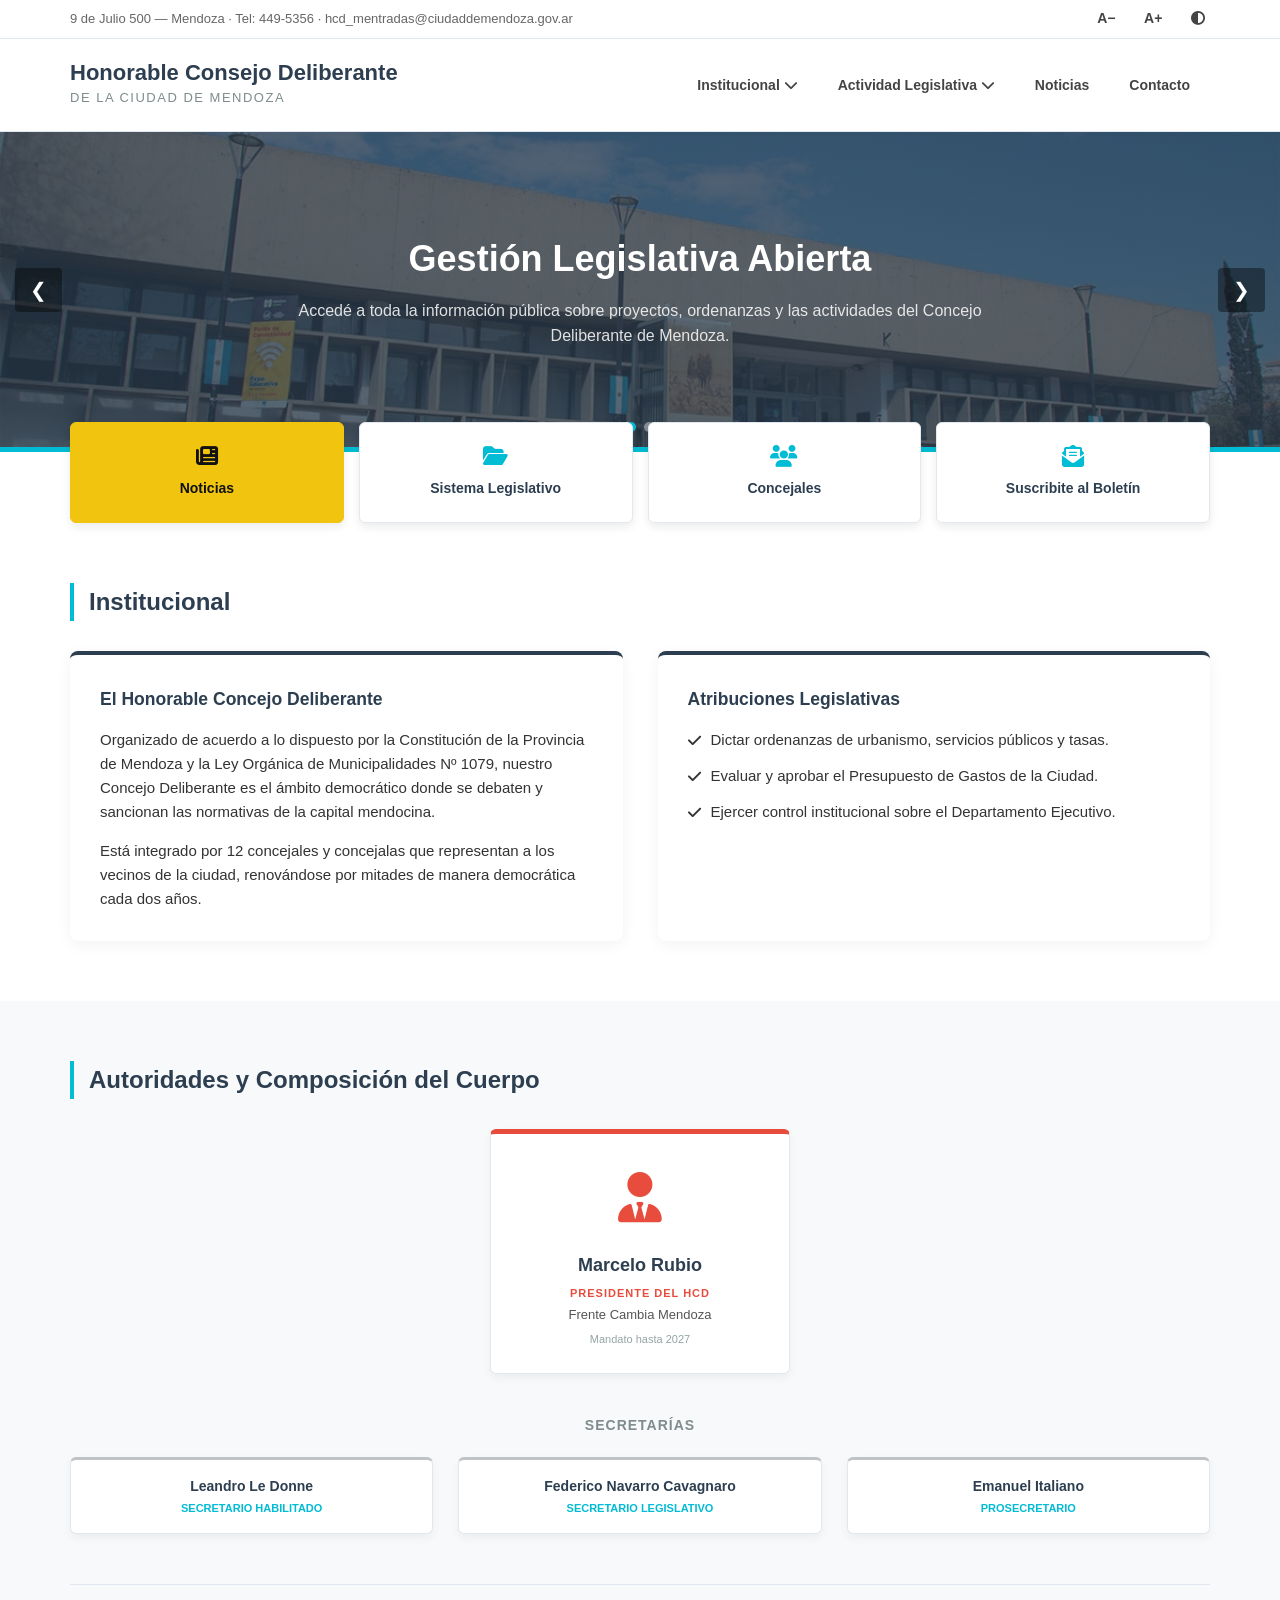
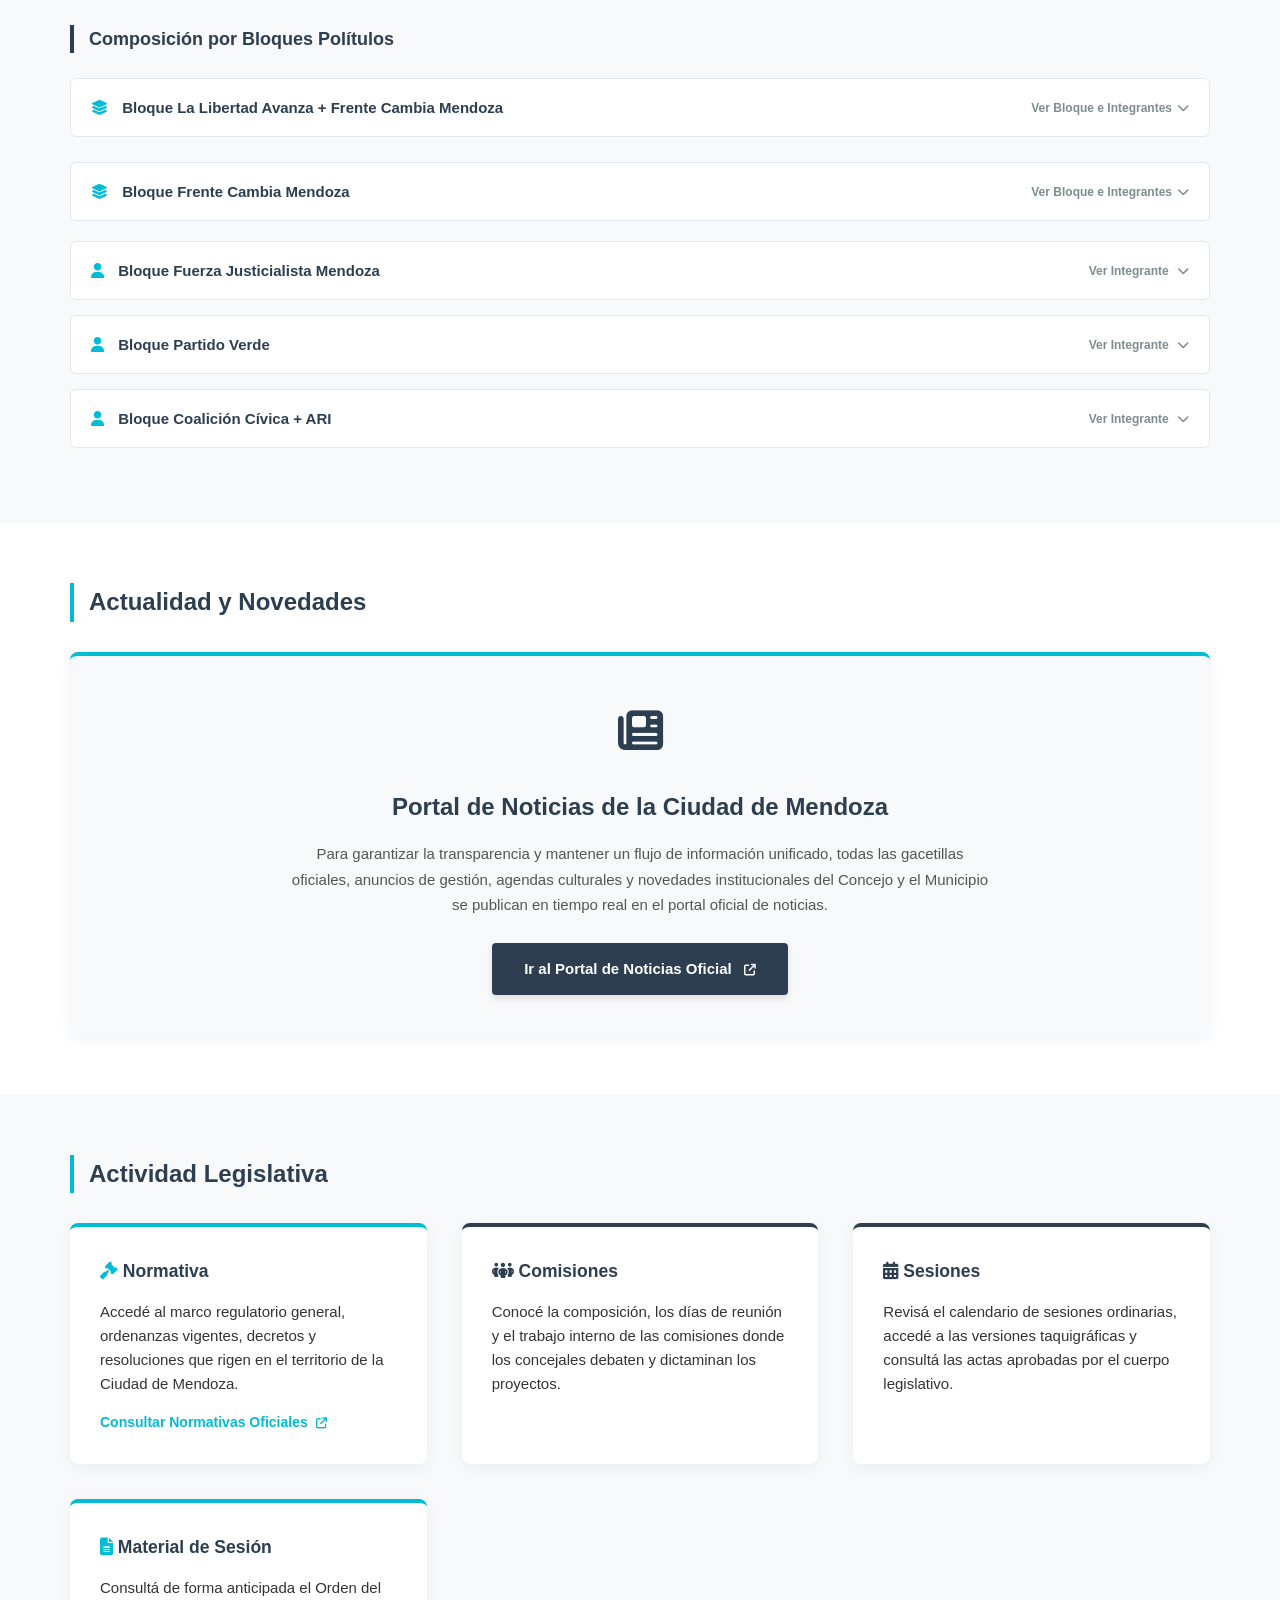
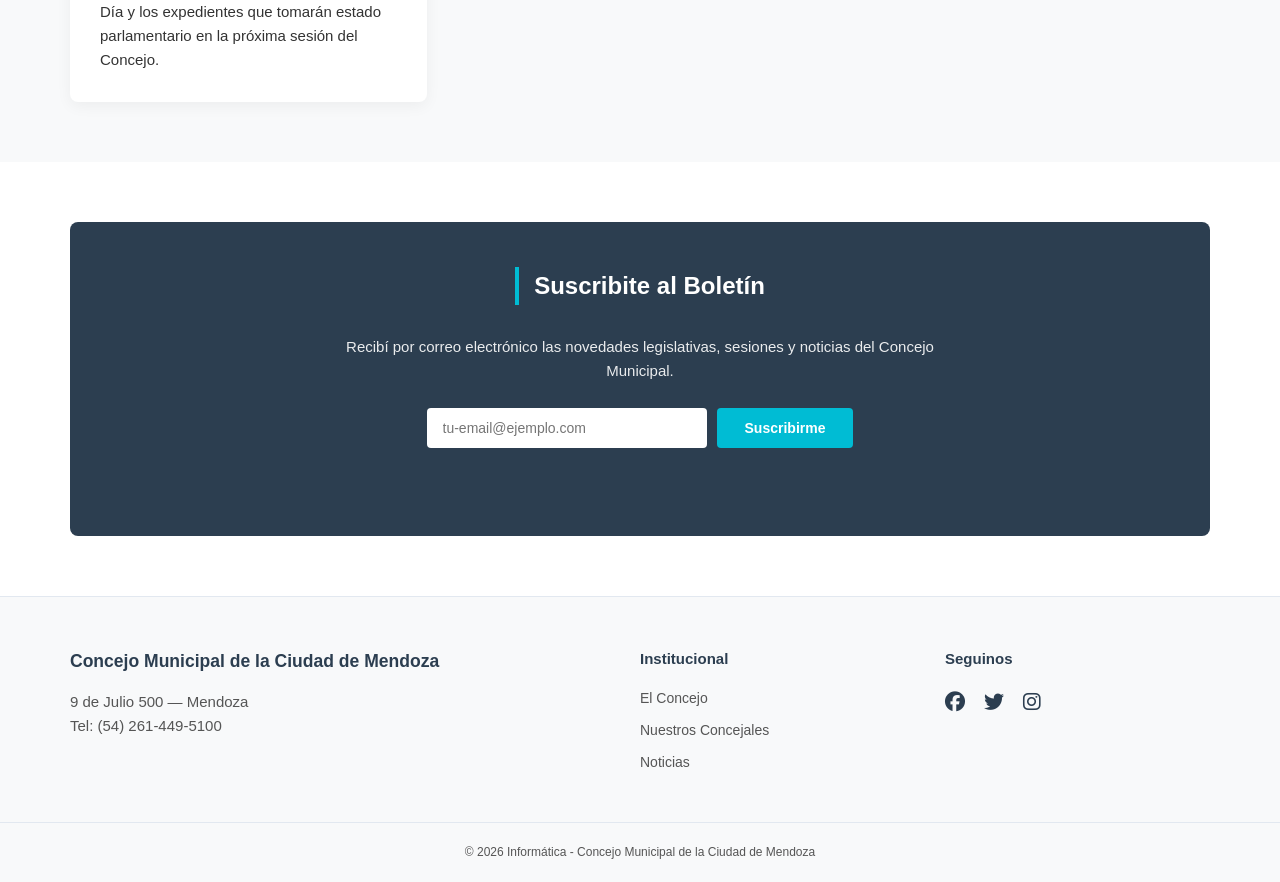
==== index.html @ b5a7957f "Mas ajustes a los concejales" ====
<!DOCTYPE html>
<html lang="es">
<head>
    <meta charset="UTF-8">
    <meta name="viewport" content="width=device-width, initial-scale=1.0">
    <title>Honorable Concejo Deliberante de la Ciudad de Mendoza</title>
    
    <!-- Iconos de FontAwesome -->
    <link rel="stylesheet" href="https://cdnjs.cloudflare.com/ajax/libs/font-awesome/6.5.1/css/all.min.css">
    
    <!-- 🔌 VINCULACIÓN CON TU ARCHIVO DE ESTILOS CSS -->
    <link rel="stylesheet" href="estilos.css">
</head>
<body>

    <!-- ==========================================================================
       🔴 SECCIÓN EDITABLE: ACCESIBILIDAD Y CONTACTO (BARRA SUPERIOR)
       ========================================================================== -->
    <div class="top-bar">
        <div class="container top-bar-content">
            <span class="top-contact-info">
                9 de Julio 500 — Mendoza · Tel: 449-5356 · 
                <a href="mailto:hcd_mentradas@ciudaddemendoza.gov.ar" class="top-contact-mail">hcd_mentradas@ciudaddemendoza.gov.ar</a>
            </span>
            <div class="accessibility">
                <button onclick="cambiarTexto(-1)" title="Disminuir letra">A−</button>
                <button onclick="cambiarTexto(1)" title="Aumentar letra">A+</button>
                <button onclick="cambiarContraste()" title="Cambiar contraste">
                    <i class="fa-solid fa-circle-half-stroke"></i>
                </button>
            </div>
        </div>
    </div>

    <!-- ==========================================================================
       🔴 SECCIÓN EDITABLE: ENCABEZADO Y MENÚ DE NAVEGACIÓN
       ========================================================================== -->
    <header class="main-header">
        <div class="container header-container">
            <div class="logo-area">
                <a href="#" class="logo-link">
                    <span class="logo-main-text">Honorable Consejo Deliberante</span>
                    <span class="logo-sub-text">de la Ciudad de Mendoza</span>
                </a>
            </div>
            
            <button class="menu-toggle" id="menu-btn" aria-label="Menú Móvil">
                <i class="fa-solid fa-bars"></i> Menú
            </button>

            <nav class="main-nav" id="main-menu">
                <ul>
                    <li class="dropdown">
                        <a href="#institucional" class="dropbtn">Institucional <i class="fa-solid fa-chevron-down"></i></a>
                        <div class="dropdown-content">
                            <a href="#institucional">El Concejo</a>
                            <a href="#concejales">Nuestros Concejales</a>
                            <a href="#institucional">Historia del Concejo</a>
                            <a href="#institucional">Reglamento Interno</a>
                        </div>
                    </li>
                    <li class="dropdown">
                        <a href="#actividad" class="dropbtn">Actividad Legislativa <i class="fa-solid fa-chevron-down"></i></a>
                        <div class="dropdown-content">
                            <a href="#actividad">Material de Sesión</a>
                            <a href="#actividad">Sistema de Expedientes</a>
                            <a href="#actividad">Comisiones</a>
                            <a href="#actividad">Sesiones</a>
                        </div>
                    </li>
                    <li><a href="#noticias">Noticias</a></li>
                    <li><a href="#contacto">Contacto</a></li>
                </ul>
            </nav>
        </div>
    </header>

    <!-- ==========================================================================
       🔴 SECCIÓN EDITABLE: DIAPOSITIVAS DEL SLIDER (BANNERS PRINCIPALES)
       (Para cambiar la foto, reemplaza 'imagenes/banner1.jpg' por la ruta de tu foto)
       ========================================================================== -->
    <section class="hero-slider-container" id="heroSlider">
        <div class="slides-wrapper">
            
            <!-- Diapositiva 1 -->
            <div class="slide is-active" style="background: linear-gradient(rgba(44, 62, 80, 0.75), rgba(44, 62, 80, 0.75)), url('imagenes/banner-1.jpg') no-repeat center center/cover;">
                <div class="hero-content">
                    <h2>Gestión Legislativa Abierta</h2>
                    <p>Accedé a toda la información pública sobre proyectos, ordenanzas y las actividades del Concejo Deliberante de Mendoza.</p>
                </div>
            </div>
            
            <!-- Diapositiva 2 -->
            <div class="slide" style="background: linear-gradient(rgba(44, 62, 80, 0.75), rgba(44, 62, 80, 0.75)), url('imagenes/banner-2.jpg') no-repeat center center/cover;">
                <div class="hero-content">
                    <h2>Sesiones Ordinarias en Vivo</h2>
                    <p>Seguí de cerca las transmisiones en vivo de los debates y las decisiones que impactan en la Ciudad de Mendoza.</p>
                </div>
            </div>

        </div>

        <!-- Flechas de navegación -->
        <button class="slider-arrow prev" onclick="concejoSlide(-1)" aria-label="Anterior">&#10094;</button>
        <button class="slider-arrow next" onclick="concejoSlide(1)" aria-label="Siguiente">&#10095;</button>

        <!-- Puntos del slider inferior -->
        <div class="slider-dots">
            <span class="dot is-active" onclick="concejoGo(0)"></span>
            <span class="dot" onclick="concejoGo(1)"></span>
        </div>
    </section>

    <!-- ==========================================================================
       🔴 SECCIÓN EDITABLE: ACCESOS DIRECTOS FLOTANTES (BOTONERA)
       ========================================================================== -->
    <section class="destacados-accesos container">
        <div class="destacados-grid">
            <a href="#noticias" class="destacado-item btn-amarillo">
                <i class="fa-solid fa-newspaper"></i> Noticias
            </a>
            <a href="#actividad" class="destacado-item">
                <i class="fa-solid fa-folder-open"></i> Sistema Legislativo
            </a>
            <a href="#concejales" class="destacado-item">
                <i class="fa-solid fa-users"></i> Concejales
            </a>
            <a href="#boletin" class="destacado-item">
                <i class="fa-solid fa-envelope-open-text"></i> Suscribite al Boletín
            </a>
        </div>
    </section>

    <!-- ==========================================================================
       🔴 SECCIÓN EDITABLE: INFORMACIÓN INSTITUCIONAL
       ========================================================================== -->
    <section id="institucional" class="section container">
        <h2 class="home-section-title">Institucional</h2>
        <div class="grid-2">
            <div class="card-info">
                <h3>El Honorable Concejo Deliberante</h3>
                <p>Organizado de acuerdo a lo dispuesto por la Constitución de la Provincia de Mendoza y la Ley Orgánica de Municipalidades Nº 1079, nuestro Concejo Deliberante es el ámbito democrático donde se debaten y sancionan las normativas de la capital mendocina.</p>
                <p style="margin-top: 15px;">Está integrado por 12 concejales y concejalas que representan a los vecinos de la ciudad, renovándose por mitades de manera democrática cada dos años.</p>
            </div>
            <div class="card-info">
                <h3>Atribuciones Legislativas</h3>
                <ul>
                    <li><i class="fa-solid fa-check" style="color: var(--color-acento);"></i> Dictar ordenanzas de urbanismo, servicios públicos y tasas.</li>
                    <li><i class="fa-solid fa-check" style="color: var(--color-acento);"></i> Evaluar y aprobar el Presupuesto de Gastos de la Ciudad.</li>
                    <li><i class="fa-solid fa-check" style="color: var(--color-acento);"></i> Ejercer control institucional sobre el Departamento Ejecutivo.</li>
                </ul>
            </div>
        </div>
    </section>

 <!-- ==========================================================================
       🏛️ SECCIÓN: ORGANIGRAMA CON CARRUSELES TRIDIMENSIONALES (3D) POR BLOQUES
       ========================================================================== -->
    <section id="concejales" class="section bg-light">
        <div class="container">
            <h2 class="home-section-title">Autoridades y Composición del Cuerpo</h2>
            
            <!-- NIVEL 1: CÚSPIDE DEL ORGANIGRAMA (PRESIDENTE FIJO) -->
            <div style="display: flex; justify-content: center; margin-bottom: 40px;">
                <div class="concejal-card" style="border-top: 5px solid #e74c3c; width: 300px; background-color: var(--white);">
                    <div style="color: #e74c3c; font-size: 50px; margin-bottom: 12px;">
                        <i class="fa-solid fa-user-tie"></i>
                    </div>
                    <h3 style="font-weight: 700; color: var(--primary-color); font-size: 18px;">Marcelo Rubio</h3>
                    <p style="font-weight: 600; color: #e74c3c; text-transform: uppercase; font-size: 11px; letter-spacing: 1px; margin-top: 5px;">Presidente del HCD</p>
                    <p style="font-size: 13px; color: #555; margin-top: 2px;">Frente Cambia Mendoza</p>
                    <span style="font-size: 11px; color: #95a5a6; display: block; margin-top: 5px;">Mandato hasta 2027</span>
                </div>
            </div>

            <!-- NIVEL 2: SECRETARÍAS ADMINISTRATIVAS FIJAS -->
            <div style="margin-bottom: 50px;">
                <h3 style="font-size: 14px; color: #7f8c8d; font-weight: 700; text-align: center; margin-bottom: 20px; text-transform: uppercase; letter-spacing: 1px;">Secretarías</h3>
                <div class="grid-3">
                    <div class="concejal-card" style="background-color: var(--white); padding: 15px; border-top: 3px solid #bdc3c7;">
                        <h4 style="font-size: 14px; font-weight: 700; color: var(--primary-color);">Leandro Le Donne</h4>
                        <p style="font-size: 11px; color: var(--accent-color); font-weight: 600; text-transform: uppercase; margin-top: 3px;">Secretario Habilitado</p>
                    </div>
                    <div class="concejal-card" style="background-color: var(--white); padding: 15px; border-top: 3px solid #bdc3c7;">
                        <h4 style="font-size: 14px; font-weight: 700; color: var(--primary-color);">Federico Navarro Cavagnaro</h4>
                        <p style="font-size: 11px; color: var(--accent-color); font-weight: 600; text-transform: uppercase; margin-top: 3px;">Secretario Legislativo</p>
                    </div>
                    <div class="concejal-card" style="background-color: var(--white); padding: 15px; border-top: 3px solid #bdc3c7;">
                        <h4 style="font-size: 14px; font-weight: 700; color: var(--primary-color);">Emanuel Italiano</h4>
                        <p style="font-size: 11px; color: var(--accent-color); font-weight: 600; text-transform: uppercase; margin-top: 3px;">Prosecretario</p>
                    </div>
                </div>
            </div>

            <!-- NIVEL 3: BLOQUES POLÍTICOS CON CARRUSELES 3D -->
            <div style="border-top: 1px solid var(--border-color); padding-top: 40px;">
                <h3 style="font-size: 18px; color: var(--primary-color); font-weight: 700; margin-bottom: 25px; border-left: 4px solid var(--primary-color); padding-left: 15px;">Composición por Bloques Polítulos</h3>
                
                <!-- BLOQUE 1: LLA + FCM -->
                <div style="margin-bottom: 25px; border: 1px solid var(--border-color); border-radius: 6px; background-color: var(--white); overflow: hidden;">
                    <button class="bloque-toggle-btn" onclick="toggleBloque('bloque1')" style="width: 100%; padding: 20px; background: none; border: none; display: flex; justify-content: space-between; align-items: center; cursor: pointer; text-align: left;">
                        <span style="font-size: 15px; font-weight: 700; color: var(--primary-color);"><i class="fa-solid fa-layer-group" style="margin-right: 10px; color: var(--accent-color);"></i> Bloque La Libertad Avanza + Frente Cambia Mendoza</span>
                        <span style="font-size: 12px; font-weight: bold; color: #7f8c8d;">Ver Bloque e Integrantes<i class="fa-solid fa-chevron-down" style="margin-left: 5px;"></i></span>
                    </button>
                    
                    <div id="bloque1" style="display: none; padding: 20px; border-top: 1px solid #f1f1f1; background-color: #fafafa;">
                        <div style="display: flex; gap: 20px; flex-wrap: wrap; align-items: center; width: 100%;">
                            
                            <!-- Referente Izquierda (Fijo) -->
                            <div class="concejal-card" style="flex: 0 0 240px; background: #fff; border-left: 4px solid var(--accent-color); text-align: center; padding: 15px; z-index: 10;">
                                <div style="font-size: 24px; color: var(--accent-color); margin-bottom: 5px;"><i class="fa-solid fa-star"></i></div>
                                <h4 style="font-size: 14px; font-weight: 700;">Cecilia Rodríguez</h4>
                                <p style="font-size: 11px; color: var(--accent-color); font-weight: bold; text-transform: uppercase; margin-top: 3px;">Presidente de Bloque</p>
                                <span style="font-size: 11px; color: #95a5a6; display: block; margin-top: 2px;">Mandato hasta 2030</span>
                            </div>

                            <!-- Escenario del Carrusel 3D -->
                            <div class="cc-wrapper" style="flex: 1; min-width: 300px; height: 200px; position: relative;">
                                
                                <button class="cc-arrow prev" onclick="mover3DBloque('bloque1Container', -1)" style="left: 5px; padding: 5px 10px; font-size: 16px;">&#10094;</button>
                                
                                <div id="bloque1Container" style="width:100%; height:100%; position:relative; display:flex; justify-content:center; align-items:center;">
                                    <div class="concejal-card cc-slide is-center" style="position:absolute; width:200px; background:#fff; padding:15px; text-align:center;">
                                        <h4 style="font-size: 14px; font-weight:700;">Maximiliano Garrido</h4>
                                        <span style="font-size: 11px; color: #95a5a6; display: block; margin-top: 5px;">Mandato hasta 2030</span>
                                    </div>
                                    <div class="concejal-card cc-slide is-next" style="position:absolute; width:200px; background:#fff; padding:15px; text-align:center;">
                                        <h4 style="font-size: 14px; font-weight:700;">L. Villarreal Occhionero</h4>
                                        <span style="font-size: 11px; color: #95a5a6; display: block; margin-top: 5px;">Mandato hasta 2030</span>
                                    </div>
                                    <div class="concejal-card cc-slide" style="position:absolute; width:200px; background:#fff; padding:15px; text-align:center;">
                                        <h4 style="font-size: 14px; font-weight:700;">Carla Ernani</h4>
                                        <span style="font-size: 11px; color: #95a5a6; display: block; margin-top: 5px;">Mandato hasta 2030</span>
                                    </div>
                                    <div class="concejal-card cc-slide is-prev" style="position:absolute; width:200px; background:#fff; padding:15px; text-align:center;">
                                        <h4 style="font-size: 14px; font-weight:700;">Tomás Dris</h4>
                                        <span style="font-size: 11px; color: #95a5a6; display: block; margin-top: 5px;">Mandato hasta 2030</span>
                                    </div>
                                </div>

                                <button class="cc-arrow next" onclick="mover3DBloque('bloque1Container', 1)" style="right: 5px; padding: 5px 10px; font-size: 16px;">&#10095;</button>
                            </div>

                        </div>
                    </div>
                </div>

                <!-- BLOQUE 2: FCM -->
                <div style="margin-bottom: 20px; border: 1px solid var(--border-color); border-radius: 6px; background-color: var(--white); overflow: hidden;">
                    <button class="bloque-toggle-btn" onclick="toggleBloque('bloque2')" style="width: 100%; padding: 20px; background: none; border: none; display: flex; justify-content: space-between; align-items: center; cursor: pointer; text-align: left;">
                        <span style="font-size: 15px; font-weight: 700; color: var(--primary-color);"><i class="fa-solid fa-layer-group" style="margin-right: 10px; color: var(--accent-color);"></i> Bloque Frente Cambia Mendoza</span>
                        <span style="font-size: 12px; font-weight: bold; color: #7f8c8d;">Ver Bloque e Integrantes<i class="fa-solid fa-chevron-down" style="margin-left: 5px;"></i></span>
                    </button>
                    
                    <div id="bloque2" style="display: none; padding: 20px; border-top: 1px solid #f1f1f1; background-color: #fafafa;">
                        <div style="display: flex; gap: 20px; flex-wrap: wrap; align-items: center; width: 100%;">
                            
                            <!-- Referente Izquierda (Fijo) -->
                            <div class="concejal-card" style="flex: 0 0 240px; background: #fff; border-left: 4px solid #e74c3c; text-align: center; padding: 15px; z-index: 10;">
                                <div style="font-size: 24px; color: #e74c3c; margin-bottom: 5px;"><i class="fa-solid fa-star"></i></div>
                                <h4 style="font-size: 14px; font-weight: 700;">Marcelo Rubio</h4>
                                <p style="font-size: 11px; color: #e74c3c; font-weight: bold; text-transform: uppercase; margin-top: 3px;">Presidente del Bloque</p>
                                <span style="font-size: 11px; color: #95a5a6; display: block; margin-top: 2px;">Mandato hasta 2027</span>
                            </div>

                            <!-- Escenario del Carrusel 3D -->
                            <div class="cc-wrapper" style="flex: 1; min-width: 300px; height: 200px; position: relative;">
                                
                                <button class="cc-arrow prev" onclick="mover3DBloque('bloque2Container', -1)" style="left: 5px; padding: 5px 10px; font-size: 16px;">&#10094;</button>
                                
                                <div id="bloque2Container" style="width:100%; height:100%; position:relative; display:flex; justify-content:center; align-items:center;">
                                    <div class="concejal-card cc-slide is-center" style="position:absolute; width:200px; background:#fff; padding:15px; text-align:center;">
                                        <h4 style="font-size: 14px; font-weight:700;">Cielo Daou</h4>
                                        <span style="font-size: 11px; color: #95a5a6; display: block; margin-top: 5px;">Mandato hasta 2027</span>
                                    </div>
                                    <div class="concejal-card cc-slide is-next" style="position:absolute; width:200px; background:#fff; padding:15px; text-align:center;">
                                        <h4 style="font-size: 14px; font-weight:700;">Rafael Bazán</h4>
                                        <span style="font-size: 11px; color: #95a5a6; display: block; margin-top: 5px;">Mandato hasta 2027</span>
                                    </div>
                                    <div class="concejal-card cc-slide is-prev" style="position:absolute; width:200px; background:#fff; padding:15px; text-align:center;">
                                        <h4 style="font-size: 14px; font-weight:700;">Ernesto Giménez</h4>
                                        <span style="font-size: 11px; color: #95a5a6; display: block; margin-top: 5px;">Mandato hasta 2027</span>
                                    </div>
                                </div>

                                <button class="cc-arrow next" onclick="mover3DBloque('bloque2Container', 1)" style="right: 5px; padding: 5px 10px; font-size: 16px;">&#10095;</button>
                            </div>

                        </div>
                    </div>
                </div>

                <!-- BLOQUES MONO-CONCEJALES FIJOS -->
                <!-- BLOQUE 3 -->
                <div style="margin-bottom: 15px; border: 1px solid var(--border-color); border-radius: 6px; background-color: var(--white); overflow: hidden;">
                    <button class="bloque-toggle-btn" onclick="toggleBloque('bloque3')" style="width: 100%; padding: 20px; background: none; border: none; display: flex; justify-content: space-between; align-items: center; cursor: pointer; text-align: left;">
                        <span style="font-size: 15px; font-weight: 700; color: var(--primary-color);"><i class="fa-solid fa-user" style="margin-right: 10px; color: var(--accent-color);"></i> Bloque Fuerza Justicialista Mendoza</span>
                        <span style="font-size: 12px; font-weight: bold; color: #7f8c8d;">Ver Integrante <i class="fa-solid fa-chevron-down" style="margin-left: 5px;"></i></span>
                    </button>
                    <div id="bloque3" style="display: none; padding: 20px; border-top: 1px solid #f1f1f1; background-color: #fafafa;">
                        <div class="concejal-card" style="width: 240px; background: #fff; padding: 15px; text-align: center;">
                            <h4 style="font-size: 14px; font-weight: 700;">Gustavo Caleau</h4>
                            <span style="font-size: 11px; color: #95a5a6; display: block; margin-top: 4px;">Mandato hasta 2030</span>
                        </div>
                    </div>
                </div>

                <!-- BLOQUE 4 -->
                <div style="margin-bottom: 15px; border: 1px solid var(--border-color); border-radius: 6px; background-color: var(--white); overflow: hidden;">
                    <button class="bloque-toggle-btn" onclick="toggleBloque('bloque4')" style="width: 100%; padding: 20px; background: none; border: none; display: flex; justify-content: space-between; align-items: center; cursor: pointer; text-align: left;">
                        <span style="font-size: 15px; font-weight: 700; color: var(--primary-color);"><i class="fa-solid fa-user" style="margin-right: 10px; color: var(--accent-color);"></i> Bloque Partido Verde</span>
                        <span style="font-size: 12px; font-weight: bold; color: #7f8c8d;">Ver Integrante <i class="fa-solid fa-chevron-down" style="margin-left: 5px;"></i></span>
                    </button>
                    <div id="bloque4" style="display: none; padding: 20px; border-top: 1px solid #f1f1f1; background-color: #fafafa;">
                        <div class="concejal-card" style="width: 240px; background: #fff; padding: 15px; text-align: center; border-left: 3px solid var(--accent-color);">
                            <h4 style="font-size: 14px; font-weight: 700;">Ricardo García</h4>
                            <span style="font-size: 11px; color: #95a5a6; display: block; margin-top: 4px;">Mandato hasta 2027</span>
                        </div>
                    </div>
                </div>

                <!-- BLOQUE 5 -->
                <div style="margin-bottom: 15px; border: 1px solid var(--border-color); border-radius: 6px; background-color: var(--white); overflow: hidden;">
                    <button class="bloque-toggle-btn" onclick="toggleBloque('bloque5')" style="width: 100%; padding: 20px; background: none; border: none; display: flex; justify-content: space-between; align-items: center; cursor: pointer; text-align: left;">
                        <span style="font-size: 15px; font-weight: 700; color: var(--primary-color);"><i class="fa-solid fa-user" style="margin-right: 10px; color: var(--accent-color);"></i> Bloque Coalición Cívica + ARI</span>
                        <span style="font-size: 12px; font-weight: bold; color: #7f8c8d;">Ver Integrante <i class="fa-solid fa-chevron-down" style="margin-left: 5px;"></i></span>
                    </button>
                    <div id="bloque5" style="display: none; padding: 20px; border-top: 1px solid #f1f1f1; background-color: #fafafa;">
                        <div class="concejal-card" style="width: 240px; background: #fff; padding: 15px; text-align: center;">
                            <h4 style="font-size: 14px; font-weight: 700;">Gustavo Gutiérrez</h4>
                            <span style="font-size: 11px; color: #95a5a6; display: block; margin-top: 4px;">Mandato hasta 2027</span>
                        </div>
                    </div>
                </div>

            </div>
        </div>
    </section>

   <!-- ==========================================================================
       🔴 SECCIÓN: PUENTE AL PORTAL DE NOTICIAS MUNICIPALES
       ========================================================================== -->
    <section id="noticias" class="section container">
        <h2 class="home-section-title">Actualidad y Novedades</h2>
        
        <div class="card-info" style="border-top: 4px solid var(--accent-color); padding: 40px; text-align: center; background-color: var(--light-bg);">
            <div style="font-size: 45px; color: var(--primary-color); margin-bottom: 20px;">
                <i class="fa-solid fa-newspaper"></i>
            </div>
            
            <h3 style="font-size: 24px; margin-bottom: 15px; color: var(--primary-color);">Portal de Noticias de la Ciudad de Mendoza</h3>
            
            <p style="max-width: 700px; margin: 0 auto 25px; color: #555; font-size: 15px; line-height: 1.7;">
                Para garantizar la transparencia y mantener un flujo de información unificado, todas las gacetillas oficiales, anuncios de gestión, agendas culturales y novedades institucionales del Concejo y el Municipio se publican en tiempo real en el portal oficial de noticias.
            </p>
            
            <a href="https://prensa.ciudaddemendoza.gob.ar/?_gl=1%2A1rsl6z%2A_ga%2AMTA2NjM2NjkxNC4xNzg0MjAzMzQy%2A_ga_RZ464H4Y4F%2AczE3ODQyOTUwODAkbzQkZzAkdDE3ODQyOTUwODAkajYwJGwwJGgw" target="_blank" style="display: inline-block; background-color: var(--primary-color); color: var(--white); text-decoration: none; padding: 14px 32px; border-radius: 4px; font-weight: bold; font-size: 15px; box-shadow: 0 4px 6px rgba(0,0,0,0.1); transition: background-color 0.3s, transform 0.2s;">
                Ir al Portal de Noticias Oficial <i class="fa-solid fa-arrow-up-right-from-square" style="font-size: 12px; margin-left: 8px;"></i>
            </a>
        </div>
    </section>

  <!-- ==========================================================================
       🔴 GRILLA: ACTIVIDAD LEGISLATIVA 
       ========================================================================== -->
    <section id="actividad" class="section bg-light">
        <div class="container">
            <h2 class="home-section-title">Actividad Legislativa</h2>
            <div class="grid-2"> <!-- Mantiene las 4 tarjetas ordenadas en bloques de dos en dos -->
                
<!-- Tarjeta 1: Normativa -->
                <div class="card-info" style="border-top: 4px solid var(--accent-color); display: flex; flex-direction: column; justify-content: space-between;">
                    <div>
                        <h3><i class="fa-solid fa-gavel" style="color: var(--accent-color);"></i> Normativa</h3>
                        <p>Accedé al marco regulatorio general, ordenanzas vigentes, decretos y resoluciones que rigen en el territorio de la Ciudad de Mendoza.</p>
                    </div>
                    <a href="https://apex.ciudaddemendoza.gov.ar/apex/produccion/f?p=204:3005" target="_blank" style="display: inline-block; margin-top: 15px; color: var(--accent-color); text-decoration: none; font-weight: bold; font-size: 14px; transition: color 0.3s;">
                        Consultar Normativas Oficiales <i class="fa-solid fa-arrow-up-right-from-square" style="font-size: 11px; margin-left: 4px;"></i>
                    </a>
                </div>
                <!-- Tarjeta 2: Comisiones -->
                <div class="card-info" style="border-top: 4px solid var(--primary-color);">
                    <h3><i class="fa-solid fa-people-group" style="color: var(--primary-color);"></i> Comisiones</h3>
                    <p>Conocé la composición, los días de reunión y el trabajo interno de las comisiones donde los concejales debaten y dictaminan los proyectos.</p>
                </div>

                <!-- Tarjeta 3: Sesiones -->
                <div class="card-info" style="border-top: 4px solid var(--primary-color);">
                    <h3><i class="fa-solid fa-calendar-days" style="color: var(--primary-color);"></i> Sesiones</h3>
                    <p>Revisá el calendario de sesiones ordinarias, accedé a las versiones taquigráficas y consultá las actas aprobadas por el cuerpo legislativo.</p>
                </div>

                <!-- Tarjeta 4: La propuesta (Material de Sesión) -->
                <div class="card-info" style="border-top: 4px solid var(--accent-color);">
                    <h3><i class="fa-solid fa-file-lines" style="color: var(--accent-color);"></i> Material de Sesión</h3>
                    <p>Consultá de forma anticipada el Orden del Día y los expedientes que tomarán estado parlamentario en la próxima sesión del Concejo.</p>
                </div>

            </div>
        </div>
    </section>
    <!-- ==========================================================================
       🔴 SECCIÓN EDITABLE: CAJA DE SUSCRIPCIÓN AL BOLETÍN
       ========================================================================== -->
    <section id="boletin" class="section container">
        <div class="boletin-box">
            <h2 class="home-section-title">Suscribite al Boletín</h2>
            <p>Recibí por correo electrónico las novedades legislativas, sesiones y noticias del Concejo Municipal.</p>
            <form class="boletin-form" id="boletinForm" novalidate>
                <label for="boletinEmail" class="sr-only">Correo electrónico</label>
                <input type="email" id="boletinEmail" name="email" placeholder="tu-email@ejemplo.com" required>
                <button type="submit">Suscribirme</button>
            </form>
            <p class="boletin-msg" id="boletinMsg" role="status" aria-live="polite"></p>
        </div>
    </section>

    <!-- ==========================================================================
       🔴 SECCIÓN EDITABLE: PIE DE PÁGINA (DATOS DE CONTACTO Y REDES)
       ========================================================================== -->
    <footer id="contacto" class="main-footer">
        <div class="container footer-grid">
            <div class="footer-col-main">
                <h3>Concejo Municipal de la Ciudad de Mendoza</h3>
                <p class="footer-address">9 de Julio 500 — Mendoza</p>
                <p class="footer-phone">Tel: (54) 261-449-5100</p>
            </div>
            <div class="footer-col-nav">
                <h4>Institucional</h4>
                <ul class="footer-links">
                    <li><a href="#institucional">El Concejo</a></li>
                    <li><a href="#concejales">Nuestros Concejales</a></li>
                    <li><a href="#noticias">Noticias</a></li>
                </ul>
            </div>
            <div class="footer-col-social">
                <h4>Seguinos</h4>
                <div class="social-icons">
                    <a href="#" aria-label="Facebook"><i class="fa-brands fa-facebook"></i></a>
                    <a href="#" aria-label="Twitter"><i class="fa-brands fa-twitter"></i></a>
                    <a href="#" aria-label="Instagram"><i class="fa-brands fa-instagram"></i></a>
                </div>
            </div>
        </div>
        <div class="footer-bottom">
            <p>&copy; 2026 Informática - Concejo Municipal de la Ciudad de Mendoza</p>
        </div>
    </footer>

    <!-- 🔌 VINCULACIÓN CON TU ARCHIVO DE JAVASCRIPT -->
    <script src="script.js"></script>
</body>
</html>
---- estilos.css ----
/* PALETA DE COLORES E IDENTIDAD - ESTILO SANTA FE */
:root {
    --primary-color: #2c3e50;
    --accent-color: #00bcd4;
    --yellow-color: #f1c40f;
    --light-bg: #f8f9fa;
    --dark-text: #333333;
    --border-color: #e2e8f0;
    --white: #ffffff;
    --font-family: -apple-system, BlinkMacSystemFont, "Segoe UI", Roboto, Helvetica, Arial, sans-serif;
    --font-size-base: 15px;
}

* {
    margin: 0;
    padding: 0;
    box-sizing: border-box;
}

body {
    font-family: var(--font-family);
    font-size: var(--font-size-base);
    color: var(--dark-text);
    line-height: 1.6;
    background-color: var(--white);
    transition: background-color 0.3s, color 0.3s;
}

.container {
    width: 90%;
    max-width: 1140px;
    margin: 0 auto;
}

/* BARRA SUPERIOR */
.top-bar {
    background-color: #ffffff;
    border-bottom: 1px solid var(--border-color);
    padding: 8px 0;
    font-size: 13px;
    color: #666;
}

.top-bar-content {
    display: flex;
    justify-content: space-between;
    align-items: center;
}

.top-contact-mail {
    color: inherit;
    text-decoration: none;
}

.top-contact-mail:hover {
    color: var(--accent-color);
    text-decoration: underline;
}

.accessibility button {
    background: none;
    border: none;
    color: #444;
    font-size: 14px;
    font-weight: bold;
    cursor: pointer;
    margin-left: 15px;
    padding: 2px 5px;
}

.accessibility button:hover {
    color: var(--accent-color);
}

/* ENCABEZADO Y LOGO */
.main-header {
    background-color: #ffffff;
    border-bottom: 1px solid var(--border-color);
    box-shadow: 0 2px 4px rgba(0,0,0,0.02);
    position: sticky;
    top: 0;
    z-index: 1000;
}

.header-container {
    display: flex;
    justify-content: space-between;
    align-items: center;
    padding: 20px 0;
}

.logo-link {
    text-decoration: none;
    display: flex;
    flex-direction: column;
}

.logo-main-text {
    font-size: 22px;
    font-weight: 700;
    color: var(--primary-color);
    line-height: 1.1;
}

.logo-sub-text {
    font-size: 13px;
    color: #7f8c8d;
    text-transform: uppercase;
    letter-spacing: 1.5px;
    margin-top: 3px;
}

/* NAVEGACIÓN Y DROPDOWNS */
.main-nav ul {
    display: flex;
    list-style: none;
    align-items: center;
}

.main-nav ul li {
    position: relative;
}

.main-nav ul li a {
    text-decoration: none;
    color: #444;
    padding: 15px 20px;
    font-weight: 600;
    font-size: 14px;
    display: block;
}

.main-nav ul li a:hover {
    color: var(--accent-color);
}

/* DROPDOWN */
.dropdown-content {
    display: none;
    position: absolute;
    background-color: #ffffff;
    min-width: 200px;
    box-shadow: 0px 8px 16px rgba(0,0,0,0.1);
    border-top: 3px solid var(--accent-color);
    z-index: 99;
}

.dropdown-content a {
    color: #333 !important;
    padding: 10px 15px !important;
    font-size: 13px !important;
    border-bottom: 1px solid #f1f1f1;
}

.dropdown-content a:hover {
    background-color: #f8f9fa;
    color: var(--accent-color) !important;
}

.dropdown:hover .dropdown-content {
    display: block;
}

.menu-toggle {
    display: none;
    background-color: var(--primary-color);
    color: var(--white);
    padding: 8px 12px;
    border: none;
    border-radius: 4px;
    cursor: pointer;
}

/* SLIDER PRINCIPAL (HERO) */
.hero-slider-container {
    position: relative;
    width: 100%;
    height: 320px;
    overflow: hidden;
    background-color: #2c3e50;
    border-bottom: 5px solid var(--accent-color);
}

.slides-wrapper {
    position: relative;
    width: 100%;
    height: 100%;
}

.slide {
    position: absolute;
    top: 0;
    left: 0;
    width: 100%;
    height: 100%;
    opacity: 0;
    visibility: hidden;
    transition: opacity 0.6s ease-in-out, visibility 0.6s;
    display: flex;
    justify-content: center;
    align-items: center;
    text-align: center;
    color: #fff;
}

.slide.is-active {
    opacity: 1;
    visibility: visible;
}

.hero-content h2 {
    font-size: 36px;
    margin-bottom: 10px;
    font-weight: 700;
}

.hero-content p {
    font-size: 16px;
    max-width: 700px;
    opacity: 0.85;
    margin: 0 auto;
}

/* ACCESOS DIRECTOS */
.destacados-accesos {
    margin-top: -30px;
    position: relative;
    z-index: 10;
}

.destacados-grid {
    display: grid;
    grid-template-columns: repeat(auto-fit, minmax(200px, 1fr));
    gap: 15px;
}

.destacado-item {
    background-color: #ffffff;
    border-radius: 6px;
    box-shadow: 0 4px 10px rgba(0,0,0,0.08);
    color: var(--primary-color);
    text-align: center;
    padding: 22px;
    font-weight: bold;
    text-decoration: none;
    display: flex;
    flex-direction: column;
    align-items: center;
    justify-content: center;
    gap: 10px;
    font-size: 14px;
    transition: transform 0.2s, box-shadow 0.2s;
    border: 1px solid var(--border-color);
}

.destacado-item:hover {
    transform: translateY(-3px);
    box-shadow: 0 6px 15px rgba(0,0,0,0.12);
}

.destacado-item i {
    font-size: 22px;
    color: var(--accent-color);
}

.btn-amarillo {
    background-color: var(--yellow-color) !important;
    border-color: var(--yellow-color) !important;
    color: #111 !important;
}

.btn-amarillo i {
    color: #111 !important;
}

/* SECCIONES Y NOTICIAS */
.section {
    padding: 60px 0;
}

.home-section-title {
    font-size: 24px;
    font-weight: 700;
    color: var(--primary-color);
    margin-bottom: 30px;
    border-left: 4px solid var(--accent-color);
    padding-left: 15px;
}

.bg-light {
    background-color: var(--light-bg);
}

.grid-2 {
    display: grid;
    grid-template-columns: repeat(auto-fit, minmax(320px, 1fr));
    gap: 35px;
}

.grid-3 {
    display: grid;
    grid-template-columns: repeat(auto-fit, minmax(300px, 1fr));
    gap: 25px;
}

.card-info {
    background: var(--white);
    padding: 30px;
    border-radius: 8px;
    box-shadow: 0 4px 15px rgba(0,0,0,0.05);
    border-top: 4px solid var(--primary-color);
}

.card-info h3 {
    color: var(--primary-color);
    margin-bottom: 15px;
}

.card-info ul {
    list-style: none;
}

.card-info ul li {
    margin-bottom: 12px;
    display: flex;
    align-items: center;
    gap: 10px;
}

.noticia-card {
    background: #fff;
    border-radius: 6px;
    box-shadow: 0 2px 6px rgba(0,0,0,0.03);
    border: 1px solid var(--border-color);
    padding: 25px;
}

.noticia-card .fecha {
    font-size: 12px;
    color: #7f8c8d;
    display: block;
    margin-bottom: 12px;
}

.noticia-card h3 {
    font-size: 17px;
    color: var(--primary-color);
    margin-bottom: 12px;
    font-weight: 700;
}

.noticia-card p {
    font-size: 13.5px;
    color: #666;
    margin-bottom: 15px;
}

.leer-mas {
    color: var(--accent-color);
    text-decoration: none;
    font-weight: bold;
    font-size: 13px;
}

/* CARRUSEL COVERFLOW DE CONCEJALES */
.cc-slider-container {
    position: relative;
    max-width: 800px;
    margin: 0 auto;
    overflow: hidden;
    padding: 20px 0;
}

.cc-wrapper {
    display: flex;
    justify-content: center;
    align-items: center;
    height: 250px;
    position: relative;
}

.cc-slide {
    position: absolute;
    width: 250px;
    transition: all 0.4s ease-in-out;
    opacity: 0;
    visibility: hidden;
    transform: scale(0.6);
    z-index: 1;
}

.cc-slide.is-center {
    opacity: 1;
    visibility: visible;
    transform: scale(1);
    z-index: 3;
    position: relative;
}

.cc-slide.is-prev {
    opacity: 0.65;
    visibility: visible;
    transform: scale(0.8) translateX(-180px);
    z-index: 2;
}

.cc-slide.is-next {
    opacity: 0.65;
    visibility: visible;
    transform: scale(0.8) translateX(180px);
    z-index: 2;
}

.concejal-card {
    background-color: #ffffff;
    border: 1px solid var(--border-color);
    padding: 25px;
    text-align: center;
    border-radius: 6px;
    box-shadow: 0 4px 10px rgba(0,0,0,0.05);
}

.concejal-card .avatar {
    font-size: 40px;
    color: #bdc3c7;
    margin-bottom: 10px;
}

.concejal-card h3 {
    font-size: 15px;
    color: var(--primary-color);
}

.concejal-card .bloque {
    font-size: 12px;
    color: #7f8c8d;
    margin-top: 4px;
}

/* CONTROLES DE FLECHAS Y BOTONES */
.slider-arrow, .cc-arrow {
    position: absolute;
    top: 50%;
    transform: translateY(-50%);
    background: rgba(0, 0, 0, 0.4);
    color: #fff;
    border: none;
    font-size: 20px;
    padding: 10px 15px;
    cursor: pointer;
    border-radius: 4px;
    z-index: 10;
    transition: background 0.3s;
}

.slider-arrow:hover, .cc-arrow:hover {
    background: var(--accent-color);
}

.slider-arrow.prev, .cc-arrow.prev { left: 15px; }
.slider-arrow.next, .cc-arrow.next { right: 15px; }

/* PUNTOS INDICADORES */
.slider-dots {
    position: absolute;
    bottom: 15px;
    left: 50%;
    transform: translateX(-50%);
    display: flex;
    gap: 8px;
    z-index: 10;
}

#ccDots {
    position: relative;
    bottom: 0;
    margin-top: 25px;
    justify-content: center;
}

.slider-dots .dot {
    width: 10px;
    height: 10px;
    background-color: rgba(255, 255, 255, 0.4);
    border-radius: 50%;
    cursor: pointer;
    transition: background 0.3s;
}

#ccDots .dot {
    background-color: rgba(0, 0, 0, 0.2);
}

.slider-dots .dot.is-active {
    background-color: var(--accent-color);
}

/* SECCIÓN BOLETÍN */
.boletin-box {
    background-color: var(--primary-color);
    color: #fff;
    border-radius: 8px;
    padding: 45px 30px;
    text-align: center;
}

.boletin-box .home-section-title {
    color: #fff;
    border-left-color: var(--accent-color);
    display: inline-block;
}

.boletin-box p {
    max-width: 600px;
    margin: 0 auto 25px;
    opacity: 0.9;
}

.boletin-form {
    display: flex;
    justify-content: center;
    gap: 10px;
    flex-wrap: wrap;
}

.boletin-form input[type="email"] {
    padding: 12px 16px;
    border-radius: 4px;
    border: none;
    min-width: 280px;
    font-size: 14px;
    font-family: var(--font-family);
}

.boletin-form button {
    background-color: var(--accent-color);
    color: #fff;
    border: none;
    padding: 12px 28px;
    border-radius: 4px;
    font-weight: bold;
    font-size: 14px;
    cursor: pointer;
    transition: background 0.3s;
}

.boletin-form button:hover {
    background-color: #0097a7;
}

.boletin-msg {
    margin-top: 15px;
    font-size: 14px;
    min-height: 18px;
    font-weight: 600;
}

.boletin-msg.success {
    color: #2ecc71;
}

.boletin-msg.error {
    color: #ff8a80;
}

.sr-only {
    position: absolute;
    width: 1px;
    height: 1px;
    padding: 0;
    margin: -1px;
    overflow: hidden;
    clip: rect(0, 0, 0, 0);
    white-space: nowrap;
    border: 0;
}

/* PIE DE PÁGINA (FOOTER) */
.main-footer {
    background-color: var(--light-bg);
    color: #555;
    border-top: 1px solid var(--border-color);
    padding: 50px 0 20px;
}

.footer-grid {
    display: grid;
    grid-template-columns: 2fr 1fr 1fr;
    gap: 40px;
}

.main-footer h3, .main-footer h4 {
    color: var(--primary-color);
    margin-bottom: 15px;
}

.footer-links {
    list-style: none;
}

.footer-links li {
    margin-bottom: 8px;
}

.footer-links li a {
    color: #555;
    text-decoration: none;
    font-size: 14px;
}

.social-icons a {
    font-size: 20px;
    color: var(--primary-color);
    margin-right: 15px;
}

.footer-bottom {
    text-align: center;
    margin-top: 40px;
    padding-top: 20px;
    border-top: 1px solid var(--border-color);
    font-size: 12px;
}

/* ACCESIBILIDAD ALTO CONTRASTE */
body.high-contrast {
    background-color: #000000 !important;
    color: #ffffff !important;
}

body.high-contrast .main-header,
body.high-contrast .top-bar,
body.high-contrast .concejal-card,
body.high-contrast .noticia-card,
body.high-contrast .card-info,
body.high-contrast .dropdown-content,
body.high-contrast .destacado-item {
    background-color: #000000 !important;
    color: #ffffff !important;
    border-color: #ffffff !important;
}

body.high-contrast a,
body.high-contrast h1,
body.high-contrast h2,
body.high-contrast h3,
body.high-contrast h4,
body.high-contrast i {
    color: #ffff00 !important;
}

body.high-contrast .dropdown-content a:hover {
    background-color: #333333 !important;
}

/* RESPONSIVO */
@media (max-width: 768px) {
    .main-nav {
        display: none;
        width: 100%;
    }
    .main-nav.active {
        display: block;
    }
    .header-container {
        flex-direction: column;
        align-items: flex-start;
    }
    .main-nav ul {
        flex-direction: column;
        width: 100%;
        margin-top: 20px;
    }
    .main-nav ul li {
        width: 100%;
    }
    .dropdown-content {
        position: relative;
        box-shadow: none;
        display: block;
        padding-left: 20px;
    }
    .menu-toggle {
        display: block;
        align-self: flex-end;
        margin-top: -35px;
    }
    .footer-grid {
        grid-template-columns: 1fr;
    }
}
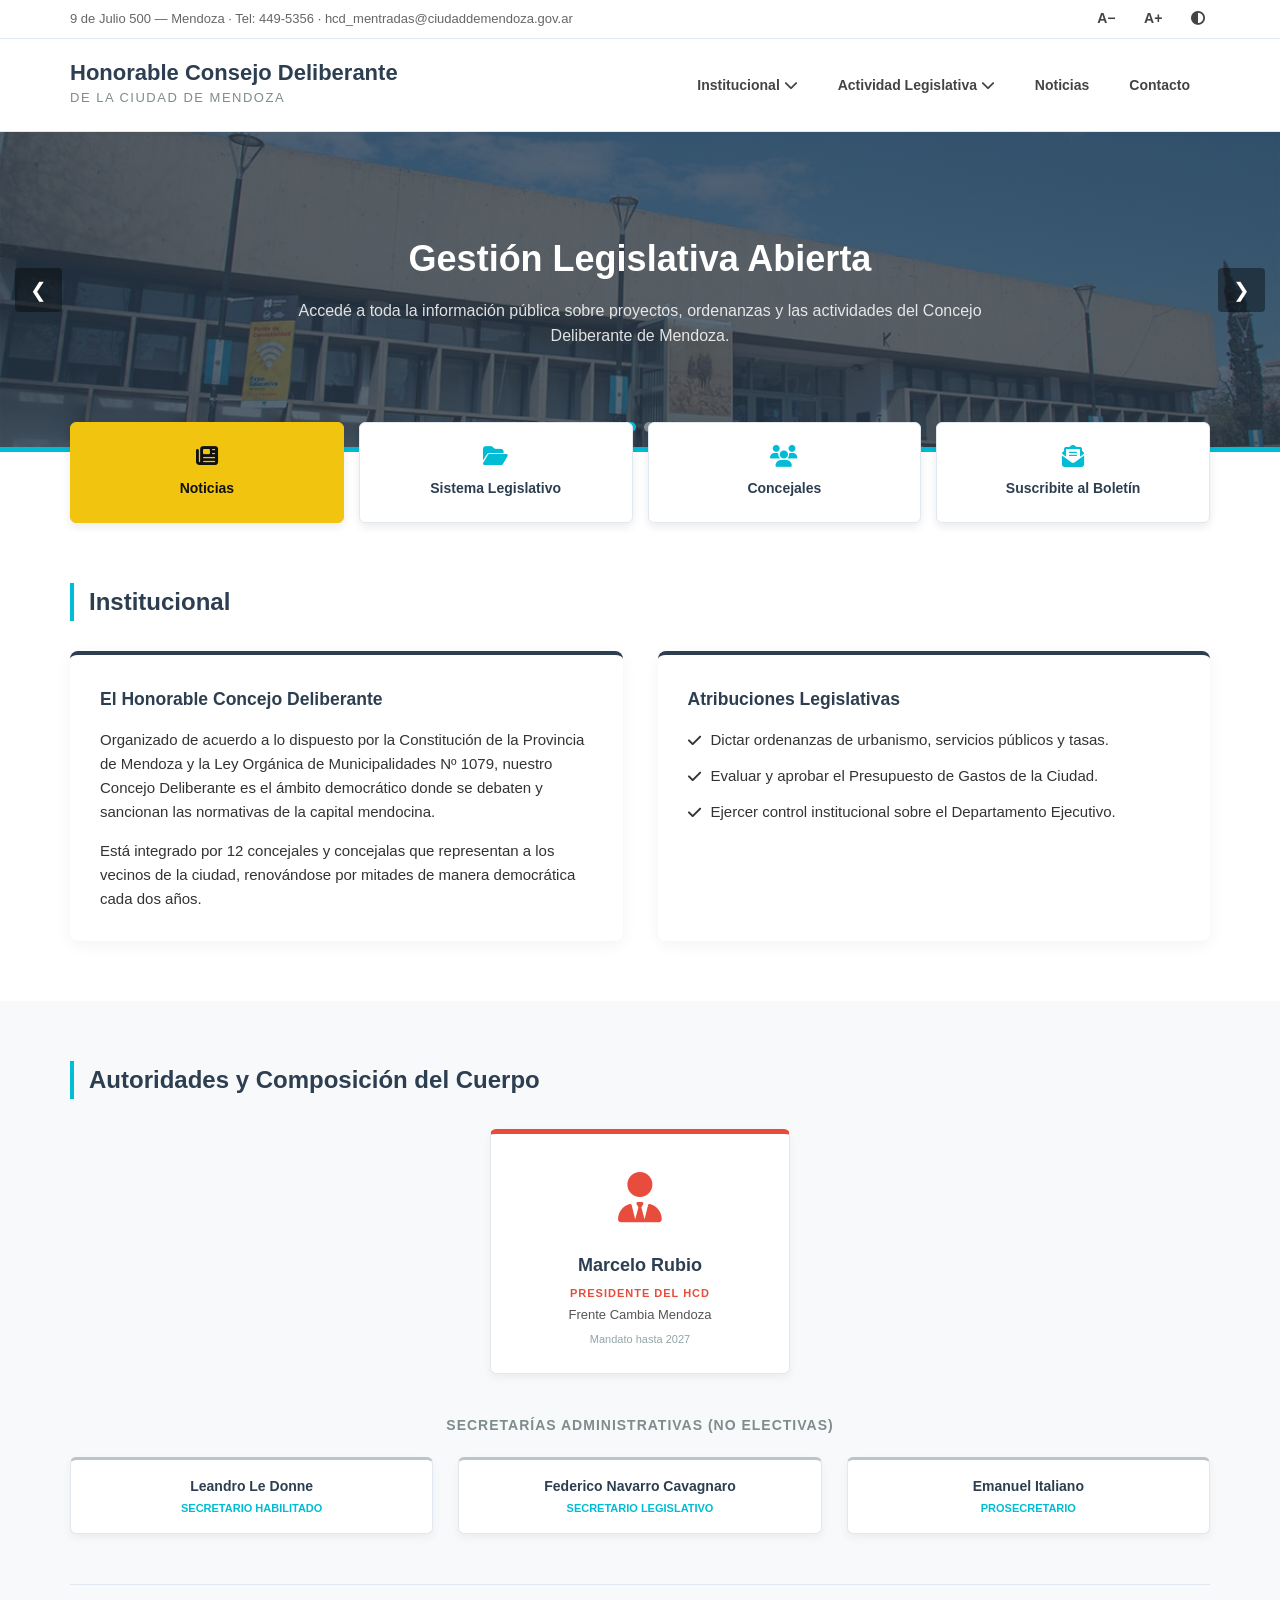
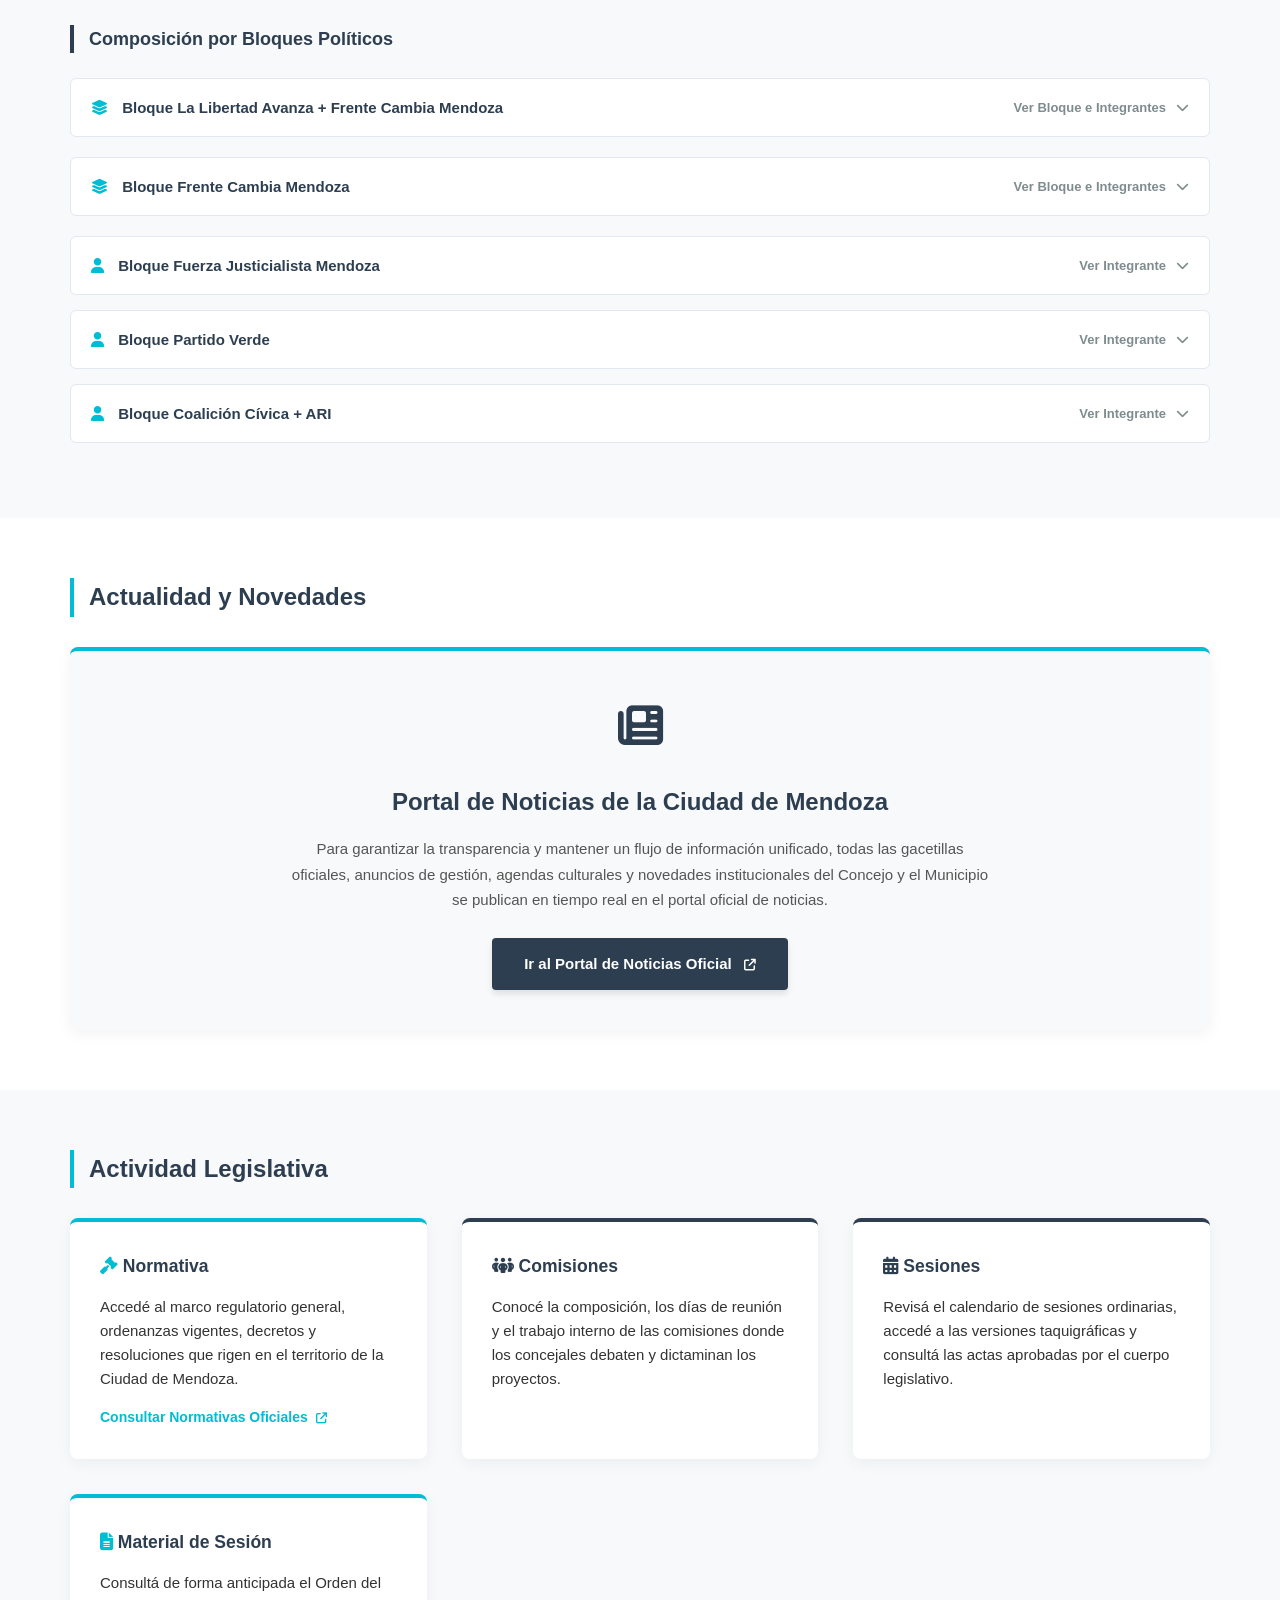
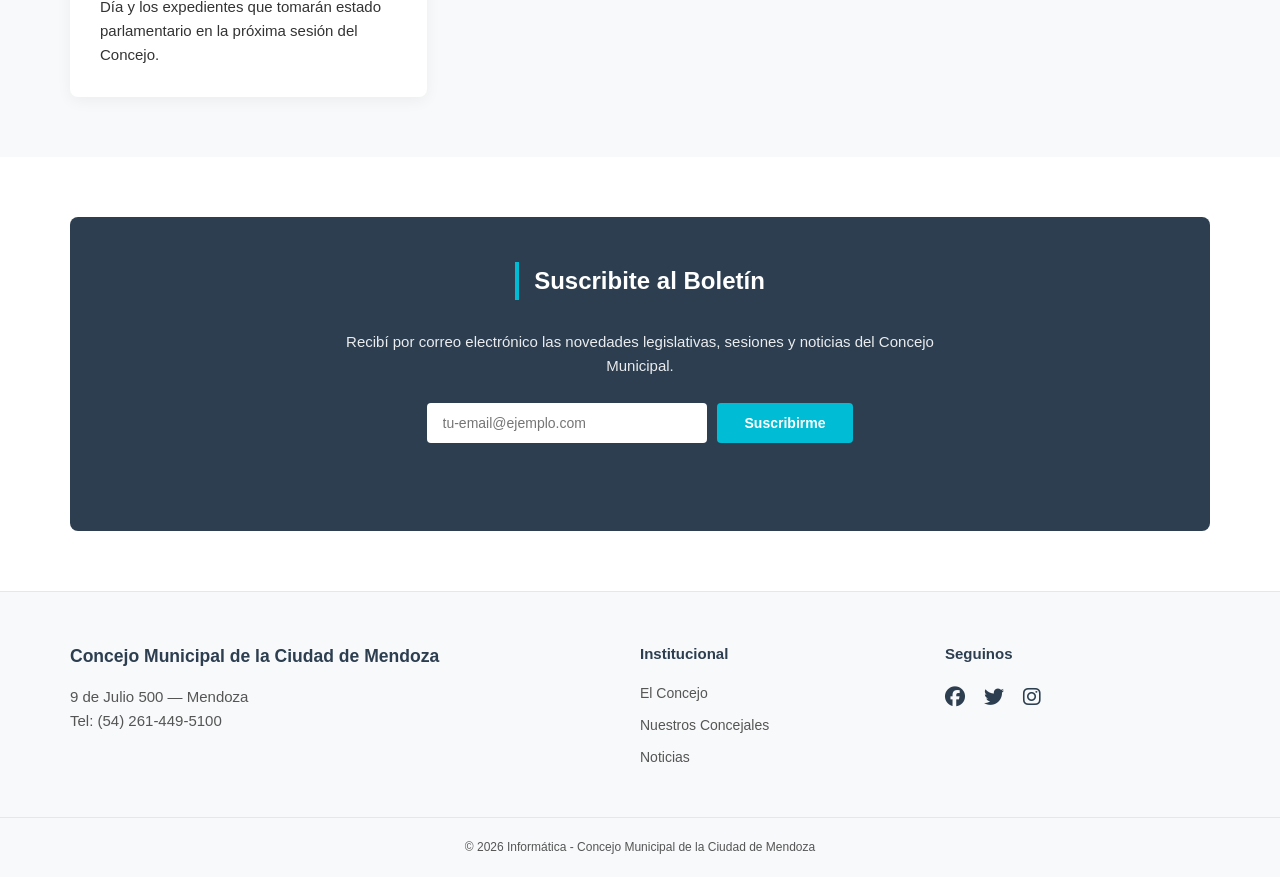
==== commit e381bfca: "Carrusel de concejales corregido para celulares" ====
--- a/index.html
+++ b/index.html
@@ -154,7 +154,7 @@
     </section>
 
  <!-- ==========================================================================
-       🏛️ SECCIÓN: ORGANIGRAMA CON CARRUSELES TRIDIMENSIONALES (3D) POR BLOQUES
+       🏛️ SECCIÓN COMPLETA: ORGANIGRAMA INSTITUCIONAL Y BLOQUES (2026)
        ========================================================================== -->
     <section id="concejales" class="section bg-light">
         <div class="container">
@@ -175,7 +175,7 @@
 
             <!-- NIVEL 2: SECRETARÍAS ADMINISTRATIVAS FIJAS -->
             <div style="margin-bottom: 50px;">
-                <h3 style="font-size: 14px; color: #7f8c8d; font-weight: 700; text-align: center; margin-bottom: 20px; text-transform: uppercase; letter-spacing: 1px;">Secretarías</h3>
+                <h3 style="font-size: 14px; color: #7f8c8d; font-weight: 700; text-align: center; margin-bottom: 20px; text-transform: uppercase; letter-spacing: 1px;">Secretarías Administrativas (No Electivas)</h3>
                 <div class="grid-3">
                     <div class="concejal-card" style="background-color: var(--white); padding: 15px; border-top: 3px solid #bdc3c7;">
                         <h4 style="font-size: 14px; font-weight: 700; color: var(--primary-color);">Leandro Le Donne</h4>
@@ -192,21 +192,21 @@
                 </div>
             </div>
 
-            <!-- NIVEL 3: BLOQUES POLÍTICOS CON CARRUSELES 3D -->
+            <!-- NIVEL 3: ACORDEONES POR BLOQUES POLÍTICOS -->
             <div style="border-top: 1px solid var(--border-color); padding-top: 40px;">
-                <h3 style="font-size: 18px; color: var(--primary-color); font-weight: 700; margin-bottom: 25px; border-left: 4px solid var(--primary-color); padding-left: 15px;">Composición por Bloques Polítulos</h3>
+                <h3 style="font-size: 18px; color: var(--primary-color); font-weight: 700; margin-bottom: 25px; border-left: 4px solid var(--primary-color); padding-left: 15px;">Composición por Bloques Políticos</h3>
                 
-                <!-- BLOQUE 1: LLA + FCM -->
-                <div style="margin-bottom: 25px; border: 1px solid var(--border-color); border-radius: 6px; background-color: var(--white); overflow: hidden;">
+                <!-- BLOQUE 1: LLA + FCM (CARRUSEL 3D) -->
+                <div style="margin-bottom: 20px; border: 1px solid var(--border-color); border-radius: 6px; background-color: var(--white); overflow: hidden;">
                     <button class="bloque-toggle-btn" onclick="toggleBloque('bloque1')" style="width: 100%; padding: 20px; background: none; border: none; display: flex; justify-content: space-between; align-items: center; cursor: pointer; text-align: left;">
-                        <span style="font-size: 15px; font-weight: 700; color: var(--primary-color);"><i class="fa-solid fa-layer-group" style="margin-right: 10px; color: var(--accent-color);"></i> Bloque La Libertad Avanza + Frente Cambia Mendoza</span>
-                        <span style="font-size: 12px; font-weight: bold; color: #7f8c8d;">Ver Bloque e Integrantes<i class="fa-solid fa-chevron-down" style="margin-left: 5px;"></i></span>
+                        <span><i class="fa-solid fa-layer-group" style="margin-right: 10px; color: var(--accent-color);"></i> Bloque La Libertad Avanza + Frente Cambia Mendoza</span>
+                        <span>Ver Bloque e Integrantes <i class="fa-solid fa-chevron-down" style="margin-left: 5px;"></i></span>
                     </button>
                     
                     <div id="bloque1" style="display: none; padding: 20px; border-top: 1px solid #f1f1f1; background-color: #fafafa;">
                         <div style="display: flex; gap: 20px; flex-wrap: wrap; align-items: center; width: 100%;">
                             
-                            <!-- Referente Izquierda (Fijo) -->
+                            <!-- Presidente de Bloque Fijo -->
                             <div class="concejal-card" style="flex: 0 0 240px; background: #fff; border-left: 4px solid var(--accent-color); text-align: center; padding: 15px; z-index: 10;">
                                 <div style="font-size: 24px; color: var(--accent-color); margin-bottom: 5px;"><i class="fa-solid fa-star"></i></div>
                                 <h4 style="font-size: 14px; font-weight: 700;">Cecilia Rodríguez</h4>
@@ -214,9 +214,8 @@
                                 <span style="font-size: 11px; color: #95a5a6; display: block; margin-top: 2px;">Mandato hasta 2030</span>
                             </div>
 
-                            <!-- Escenario del Carrusel 3D -->
+                            <!-- Escenario 3D Oculto Derecho -->
                             <div class="cc-wrapper" style="flex: 1; min-width: 300px; height: 200px; position: relative;">
-                                
                                 <button class="cc-arrow prev" onclick="mover3DBloque('bloque1Container', -1)" style="left: 5px; padding: 5px 10px; font-size: 16px;">&#10094;</button>
                                 
                                 <div id="bloque1Container" style="width:100%; height:100%; position:relative; display:flex; justify-content:center; align-items:center;">
@@ -245,17 +244,17 @@
                     </div>
                 </div>
 
-                <!-- BLOQUE 2: FCM -->
+                <!-- BLOQUE 2: FRENTE CAMBIA MENDOZA (CARRUSEL 3D) -->
                 <div style="margin-bottom: 20px; border: 1px solid var(--border-color); border-radius: 6px; background-color: var(--white); overflow: hidden;">
                     <button class="bloque-toggle-btn" onclick="toggleBloque('bloque2')" style="width: 100%; padding: 20px; background: none; border: none; display: flex; justify-content: space-between; align-items: center; cursor: pointer; text-align: left;">
-                        <span style="font-size: 15px; font-weight: 700; color: var(--primary-color);"><i class="fa-solid fa-layer-group" style="margin-right: 10px; color: var(--accent-color);"></i> Bloque Frente Cambia Mendoza</span>
-                        <span style="font-size: 12px; font-weight: bold; color: #7f8c8d;">Ver Bloque e Integrantes<i class="fa-solid fa-chevron-down" style="margin-left: 5px;"></i></span>
+                        <span><i class="fa-solid fa-layer-group" style="margin-right: 10px; color: var(--accent-color);"></i> Bloque Frente Cambia Mendoza</span>
+                        <span>Ver Bloque e Integrantes <i class="fa-solid fa-chevron-down" style="margin-left: 5px;"></i></span>
                     </button>
                     
                     <div id="bloque2" style="display: none; padding: 20px; border-top: 1px solid #f1f1f1; background-color: #fafafa;">
                         <div style="display: flex; gap: 20px; flex-wrap: wrap; align-items: center; width: 100%;">
                             
-                            <!-- Referente Izquierda (Fijo) -->
+                            <!-- Presidente de Bloque Fijo -->
                             <div class="concejal-card" style="flex: 0 0 240px; background: #fff; border-left: 4px solid #e74c3c; text-align: center; padding: 15px; z-index: 10;">
                                 <div style="font-size: 24px; color: #e74c3c; margin-bottom: 5px;"><i class="fa-solid fa-star"></i></div>
                                 <h4 style="font-size: 14px; font-weight: 700;">Marcelo Rubio</h4>
@@ -263,9 +262,8 @@
                                 <span style="font-size: 11px; color: #95a5a6; display: block; margin-top: 2px;">Mandato hasta 2027</span>
                             </div>
 
-                            <!-- Escenario del Carrusel 3D -->
+                            <!-- Escenario 3D Oculto Derecho -->
                             <div class="cc-wrapper" style="flex: 1; min-width: 300px; height: 200px; position: relative;">
-                                
                                 <button class="cc-arrow prev" onclick="mover3DBloque('bloque2Container', -1)" style="left: 5px; padding: 5px 10px; font-size: 16px;">&#10094;</button>
                                 
                                 <div id="bloque2Container" style="width:100%; height:100%; position:relative; display:flex; justify-content:center; align-items:center;">
@@ -290,44 +288,47 @@
                     </div>
                 </div>
 
-                <!-- BLOQUES MONO-CONCEJALES FIJOS -->
-                <!-- BLOQUE 3 -->
+                <!-- MONOBLOQUES FIJOS ESTÉTICOS -->
+                <!-- BLOQUE 3: FUERZA JUSTICIALISTA -->
                 <div style="margin-bottom: 15px; border: 1px solid var(--border-color); border-radius: 6px; background-color: var(--white); overflow: hidden;">
                     <button class="bloque-toggle-btn" onclick="toggleBloque('bloque3')" style="width: 100%; padding: 20px; background: none; border: none; display: flex; justify-content: space-between; align-items: center; cursor: pointer; text-align: left;">
-                        <span style="font-size: 15px; font-weight: 700; color: var(--primary-color);"><i class="fa-solid fa-user" style="margin-right: 10px; color: var(--accent-color);"></i> Bloque Fuerza Justicialista Mendoza</span>
-                        <span style="font-size: 12px; font-weight: bold; color: #7f8c8d;">Ver Integrante <i class="fa-solid fa-chevron-down" style="margin-left: 5px;"></i></span>
+                        <span><i class="fa-solid fa-user" style="margin-right: 10px; color: var(--accent-color);"></i> Bloque Fuerza Justicialista Mendoza</span>
+                        <span>Ver Integrante <i class="fa-solid fa-chevron-down" style="margin-left: 5px;"></i></span>
                     </button>
-                    <div id="bloque3" style="display: none; padding: 20px; border-top: 1px solid #f1f1f1; background-color: #fafafa;">
+                    <div id="bloque3" style="display: none; padding: 20px; border-top: 1px solid #f1f1f1; background-color: #fafafa; justify-content: center;">
                         <div class="concejal-card" style="width: 240px; background: #fff; padding: 15px; text-align: center;">
                             <h4 style="font-size: 14px; font-weight: 700;">Gustavo Caleau</h4>
+                            <p style="font-size: 11px; color: #7f8c8d; margin-top: 3px;">Monobloque</p>
                             <span style="font-size: 11px; color: #95a5a6; display: block; margin-top: 4px;">Mandato hasta 2030</span>
                         </div>
                     </div>
                 </div>
 
-                <!-- BLOQUE 4 -->
+                <!-- BLOQUE 4: PARTIDO VERDE -->
                 <div style="margin-bottom: 15px; border: 1px solid var(--border-color); border-radius: 6px; background-color: var(--white); overflow: hidden;">
                     <button class="bloque-toggle-btn" onclick="toggleBloque('bloque4')" style="width: 100%; padding: 20px; background: none; border: none; display: flex; justify-content: space-between; align-items: center; cursor: pointer; text-align: left;">
-                        <span style="font-size: 15px; font-weight: 700; color: var(--primary-color);"><i class="fa-solid fa-user" style="margin-right: 10px; color: var(--accent-color);"></i> Bloque Partido Verde</span>
-                        <span style="font-size: 12px; font-weight: bold; color: #7f8c8d;">Ver Integrante <i class="fa-solid fa-chevron-down" style="margin-left: 5px;"></i></span>
+                        <span><i class="fa-solid fa-user" style="margin-right: 10px; color: var(--accent-color);"></i> Bloque Partido Verde</span>
+                        <span>Ver Integrante <i class="fa-solid fa-chevron-down" style="margin-left: 5px;"></i></span>
                     </button>
-                    <div id="bloque4" style="display: none; padding: 20px; border-top: 1px solid #f1f1f1; background-color: #fafafa;">
+                    <div id="bloque4" style="display: none; padding: 20px; border-top: 1px solid #f1f1f1; background-color: #fafafa; justify-content: center;">
                         <div class="concejal-card" style="width: 240px; background: #fff; padding: 15px; text-align: center; border-left: 3px solid var(--accent-color);">
                             <h4 style="font-size: 14px; font-weight: 700;">Ricardo García</h4>
+                            <p style="font-size: 11px; color: var(--accent-color); font-weight: bold; margin-top: 3px;">Historial de Vicepresidencia</p>
                             <span style="font-size: 11px; color: #95a5a6; display: block; margin-top: 4px;">Mandato hasta 2027</span>
                         </div>
                     </div>
                 </div>
 
-                <!-- BLOQUE 5 -->
+                <!-- BLOQUE 5: COALICIÓN CÍVICA + ARI -->
                 <div style="margin-bottom: 15px; border: 1px solid var(--border-color); border-radius: 6px; background-color: var(--white); overflow: hidden;">
                     <button class="bloque-toggle-btn" onclick="toggleBloque('bloque5')" style="width: 100%; padding: 20px; background: none; border: none; display: flex; justify-content: space-between; align-items: center; cursor: pointer; text-align: left;">
-                        <span style="font-size: 15px; font-weight: 700; color: var(--primary-color);"><i class="fa-solid fa-user" style="margin-right: 10px; color: var(--accent-color);"></i> Bloque Coalición Cívica + ARI</span>
-                        <span style="font-size: 12px; font-weight: bold; color: #7f8c8d;">Ver Integrante <i class="fa-solid fa-chevron-down" style="margin-left: 5px;"></i></span>
+                        <span><i class="fa-solid fa-user" style="margin-right: 10px; color: var(--accent-color);"></i> Bloque Coalición Cívica + ARI</span>
+                        <span>Ver Integrante <i class="fa-solid fa-chevron-down" style="margin-left: 5px;"></i></span>
                     </button>
-                    <div id="bloque5" style="display: none; padding: 20px; border-top: 1px solid #f1f1f1; background-color: #fafafa;">
+                    <div id="bloque5" style="display: none; padding: 20px; border-top: 1px solid #f1f1f1; background-color: #fafafa; justify-content: center;">
                         <div class="concejal-card" style="width: 240px; background: #fff; padding: 15px; text-align: center;">
                             <h4 style="font-size: 14px; font-weight: 700;">Gustavo Gutiérrez</h4>
+                            <p style="font-size: 11px; color: #7f8c8d; margin-top: 3px;">Monobloque</p>
                             <span style="font-size: 11px; color: #95a5a6; display: block; margin-top: 4px;">Mandato hasta 2027</span>
                         </div>
                     </div>
--- a/estilos.css
+++ b/estilos.css
@@ -689,3 +689,132 @@
         grid-template-columns: 1fr;
     }
 }
+/* ==========================================================================
+   🏛️ COMPONENTE: ORGANIGRAMA INSTITUCIONAL Y ACORDEÓN DE BLOQUES
+   ========================================================================== */
+
+/* Estilos de los botones principales del acordeón */
+.bloque-toggle-btn {
+    width: 100%;
+    padding: 20px;
+    background: none;
+    border: none;
+    display: flex;
+    justify-content: space-between;
+    align-items: center;
+    cursor: pointer;
+    text-align: left;
+    transition: background-color 0.2s ease, color 0.2s ease;
+}
+
+.bloque-toggle-btn:hover {
+    background-color: rgba(0, 0, 0, 0.02);
+}
+
+/* Título del Bloque Político (Primer texto interno) */
+.bloque-toggle-btn span:first-child {
+    font-size: 15px;
+    font-weight: 700;
+    color: var(--primary-color);
+}
+
+/* Indicador de Acción / Flecha (Segundo texto interno) */
+.bloque-toggle-btn span:last-child {
+    font-size: 13px;
+    font-weight: 600;
+    color: #7f8c8d;
+    display: flex;
+    align-items: center;
+    gap: 5px;
+}
+
+/* Escenario general del Carrusel 3D interno */
+#concejales .cc-wrapper {
+    position: relative;
+    width: 100%;
+    height: 200px;
+    display: flex;
+    align-items: center;
+    justify-content: center;
+    overflow: hidden;
+}
+
+/* Flechas de control del carrusel */
+#concejales .cc-arrow {
+    position: absolute;
+    top: 50%;
+    transform: translateY(-50%);
+    z-index: 20;
+    background: var(--primary-color);
+    color: #fff;
+    border: none;
+    width: 32px;
+    height: 32px;
+    border-radius: 50%;
+    cursor: pointer;
+    display: flex;
+    align-items: center;
+    justify-content: center;
+    font-weight: bold;
+    box-shadow: 0 2px 5px rgba(0,0,0,0.2);
+    transition: background-color 0.2s, transform 0.2s;
+}
+
+#concejales .cc-arrow:hover {
+    background: var(--accent-color);
+}
+
+#concejales .cc-arrow.prev { left: 10px; }
+#concejales .cc-arrow.next { right: 10px; }
+
+
+/* ==========================================================================
+   📱 ADAPTACIÓN RESPONSIVA: AJUSTES EXCLUSIVOS PARA CELULARES (max-width: 768px)
+   ========================================================================== */
+@media (max-width: 768px) {
+    
+    /* CORRECCIÓN DE LA CAPTURA: Reacomoda los textos del botón en fila vertical */
+    .bloque-toggle-btn {
+        flex-direction: column !important;
+        align-items: flex-start !important;
+        gap: 10px !important;
+        padding: 15px 12px !important;
+    }
+
+    /* Nombre del bloque político se lee de corrido usando el 100% del ancho */
+    .bloque-toggle-btn span:first-child {
+        width: 100%;
+        font-size: 14px !important;
+        line-height: 1.4;
+    }
+
+    /* El texto de acción "Ver Bloque..." se desliza abajo a la derecha de forma prolija */
+    .bloque-toggle-btn span:last-child {
+        align-self: flex-end;
+        font-size: 11.5px !important;
+        color: var(--accent-color) !important;
+    }
+
+    /* Escalado uniforme del carrusel 3D para evitar desbordes físicos */
+    #concejales .cc-wrapper {
+        transform: scale(0.85);
+        transform-origin: center center;
+        margin-top: -10px;
+        margin-bottom: -10px;
+    }
+
+    /* Ajuste milimétrico de fuentes internas de las tarjetas para que no rompan renglón */
+    #concejales .concejal-card h3, 
+    #concejales .concejal-card h4 {
+        font-size: 13px !important;
+        white-space: nowrap;
+        overflow: hidden;
+        text-overflow: ellipsis;
+    }
+
+    #concejales .concejal-card p, 
+    #concejales .concejal-card span {
+        font-size: 10.5px !important;
+        line-height: 1.2;
+    }
+}
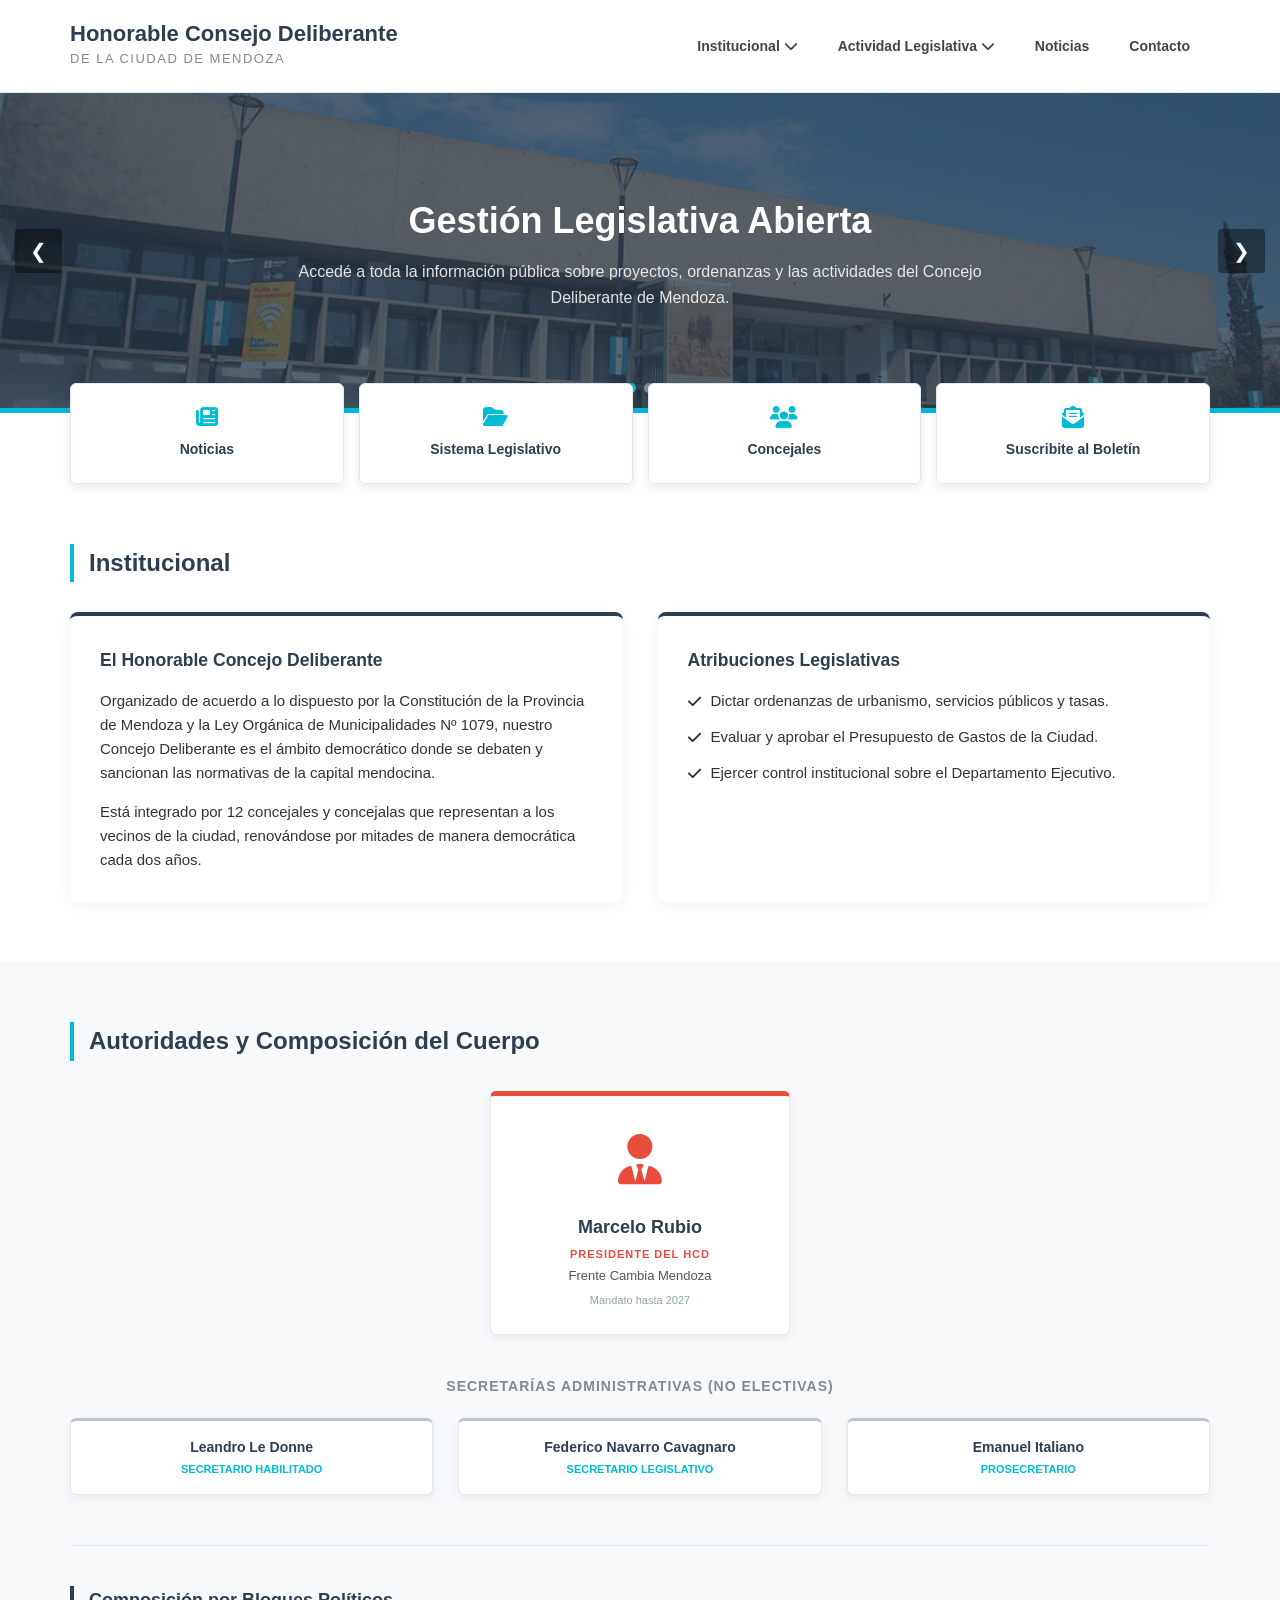
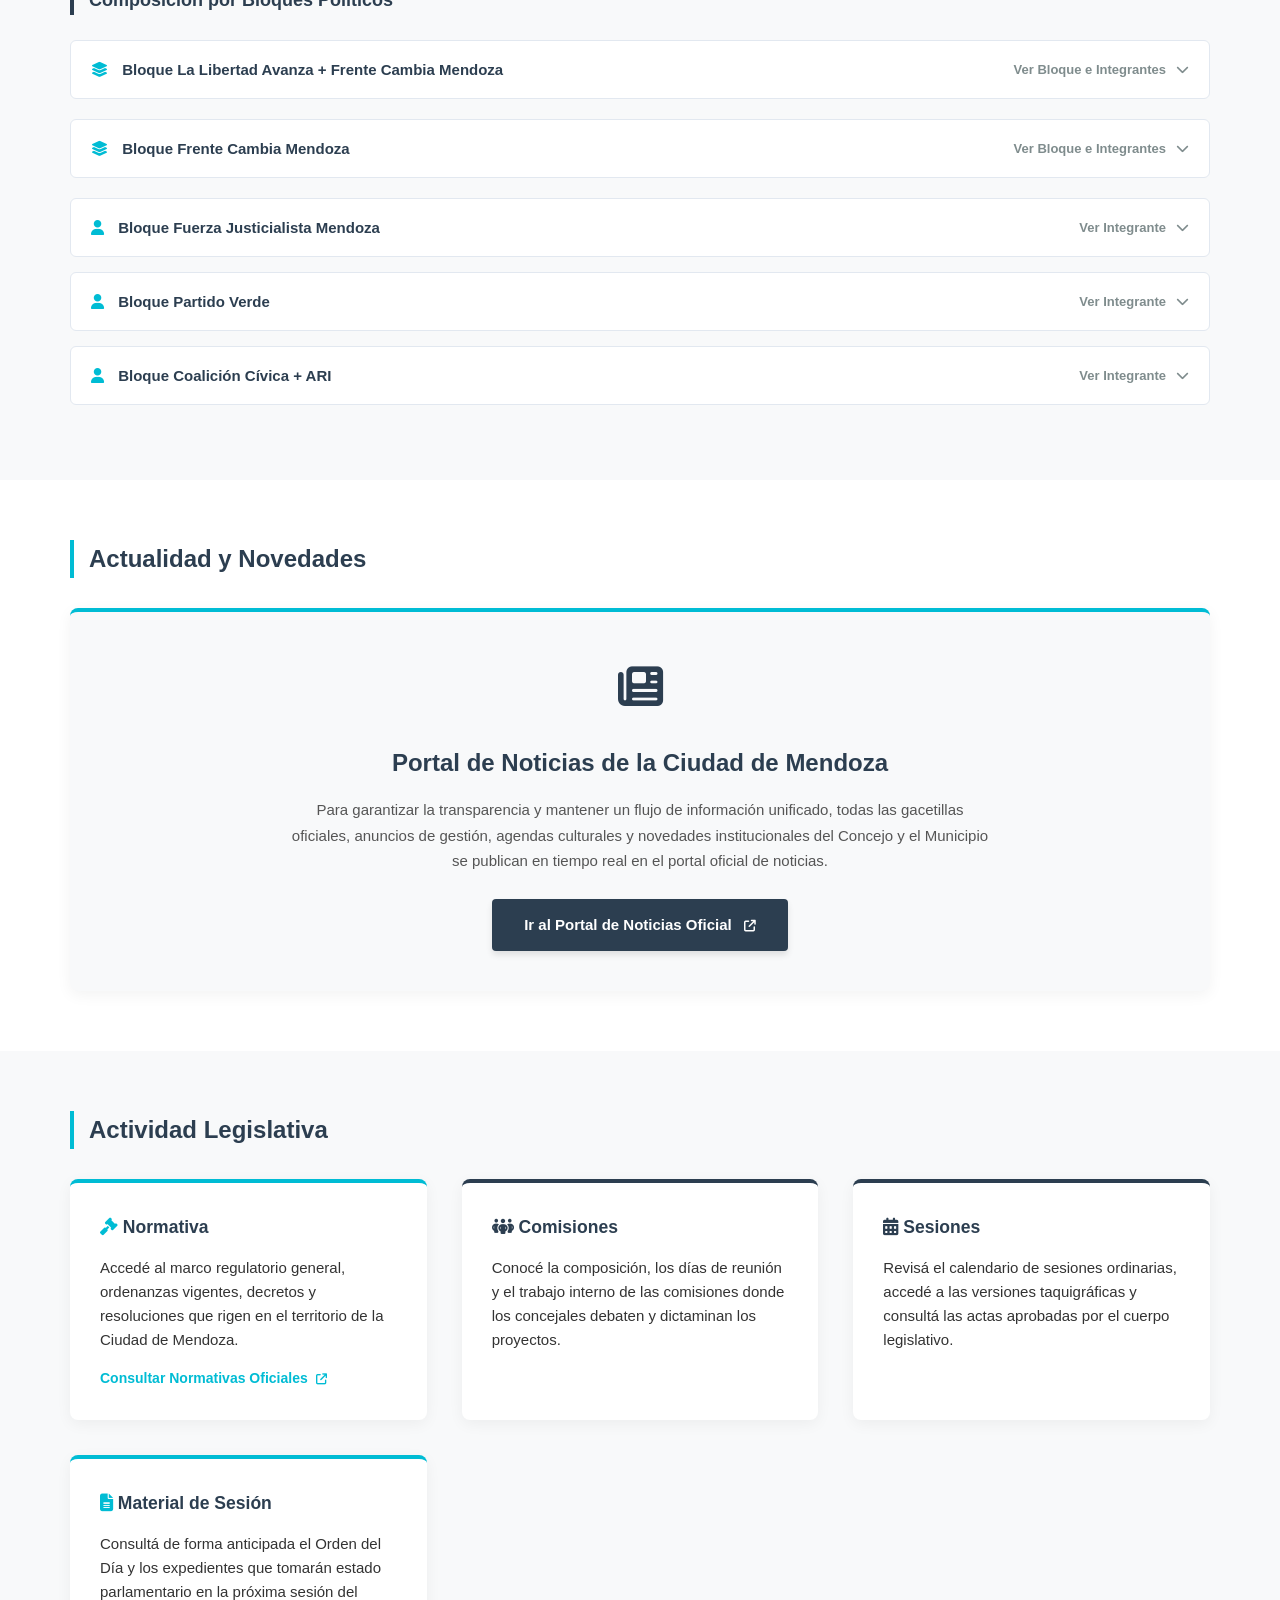
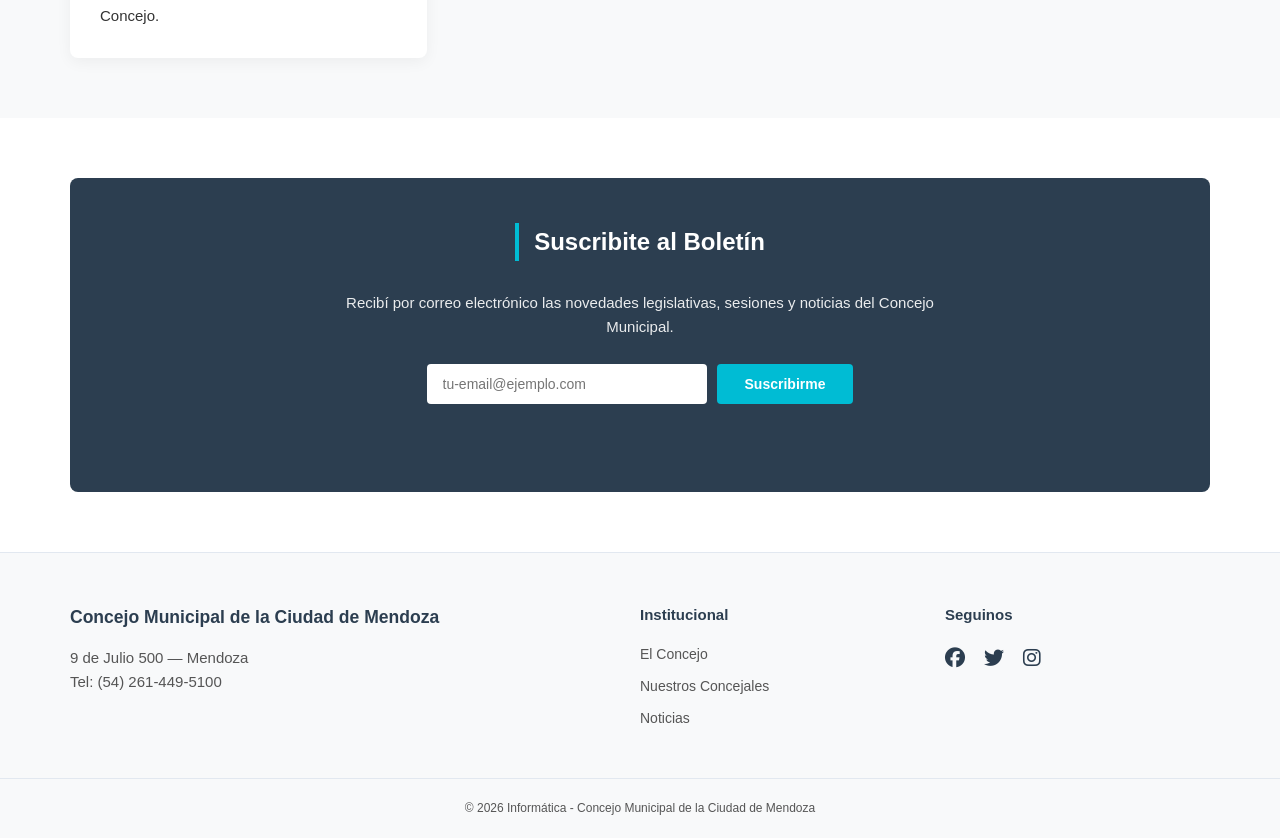
==== commit d7e8a392: "Estructura y responsibe arreglado" ====
--- a/index.html
+++ b/index.html
@@ -14,25 +14,6 @@
 <body>
 
     <!-- ==========================================================================
-       🔴 SECCIÓN EDITABLE: ACCESIBILIDAD Y CONTACTO (BARRA SUPERIOR)
-       ========================================================================== -->
-    <div class="top-bar">
-        <div class="container top-bar-content">
-            <span class="top-contact-info">
-                9 de Julio 500 — Mendoza · Tel: 449-5356 · 
-                <a href="mailto:hcd_mentradas@ciudaddemendoza.gov.ar" class="top-contact-mail">hcd_mentradas@ciudaddemendoza.gov.ar</a>
-            </span>
-            <div class="accessibility">
-                <button onclick="cambiarTexto(-1)" title="Disminuir letra">A−</button>
-                <button onclick="cambiarTexto(1)" title="Aumentar letra">A+</button>
-                <button onclick="cambiarContraste()" title="Cambiar contraste">
-                    <i class="fa-solid fa-circle-half-stroke"></i>
-                </button>
-            </div>
-        </div>
-    </div>
-
-    <!-- ==========================================================================
        🔴 SECCIÓN EDITABLE: ENCABEZADO Y MENÚ DE NAVEGACIÓN
        ========================================================================== -->
     <header class="main-header">
@@ -116,7 +97,7 @@
        ========================================================================== -->
     <section class="destacados-accesos container">
         <div class="destacados-grid">
-            <a href="#noticias" class="destacado-item btn-amarillo">
+            <a href="#noticias" class="destacado-item">
                 <i class="fa-solid fa-newspaper"></i> Noticias
             </a>
             <a href="#actividad" class="destacado-item">
--- a/estilos.css
+++ b/estilos.css
@@ -1,4 +1,4 @@
-/* PALETA DE COLORES E IDENTIDAD - ESTILO SANTA FE */
+/* PALETA DE COLORES E IDENTIDAD*/
 :root {
     --primary-color: #2c3e50;
     --accent-color: #00bcd4;
@@ -74,14 +74,12 @@
 
 /* ENCABEZADO Y LOGO */
 .main-header {
-    background-color: #ffffff;
+    background-color: var(--white);
     border-bottom: 1px solid var(--border-color);
-    box-shadow: 0 2px 4px rgba(0,0,0,0.02);
     position: sticky;
     top: 0;
-    z-index: 1000;
-}
-
+    z-index: 9999; 
+}
 .header-container {
     display: flex;
     justify-content: space-between;
@@ -817,4 +815,28 @@
         font-size: 10.5px !important;
         line-height: 1.2;
     }
+}
+/* 📱 CORRECCIÓN DE DISTRIBUCIÓN EN CELULARES */
+@media (max-width: 768px) {
+    
+    .header-container {
+        flex-direction: column !important; /* Pone el título arriba y el botón abajo */
+        align-items: flex-start !important; /* Alinea todo prolijo a la izquierda */
+        gap: 12px !important; /* Le da una separación elegante para que no se peguen */
+        padding: 10px 0 !important;
+    }
+
+    .logo-area {
+        width: 100%; /* El título toma todo el ancho para no romperse */
+    }
+
+    .logo-area h1 {
+        font-size: 20px !important; /* Un toque más chico para que entre perfecto en pantallas angostas */
+        line-height: 1.2;
+    }
+
+    .menu-toggle {
+        align-self: flex-end; /* Si prefieres que el botón quede a la derecha pero abajo, esta línea lo acomoda ahí */
+        margin-top: 5px;
+    }
 }
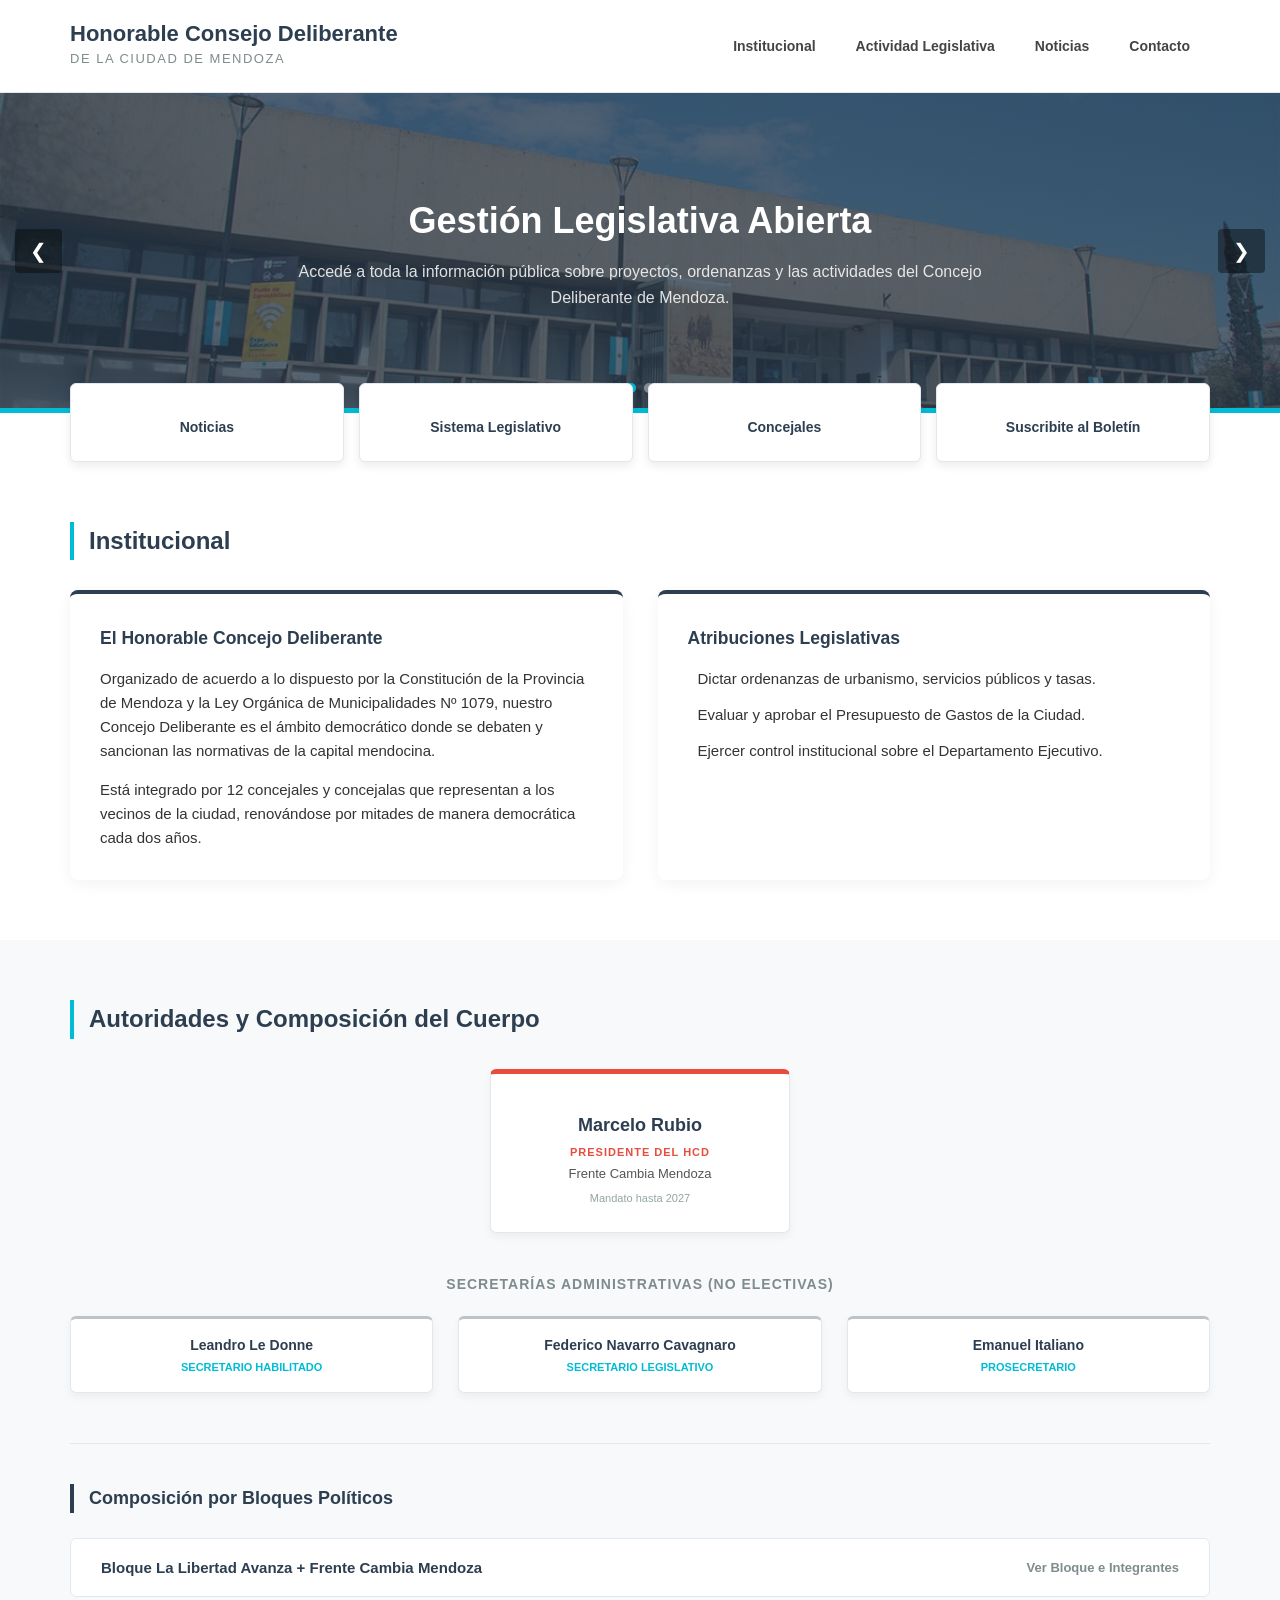
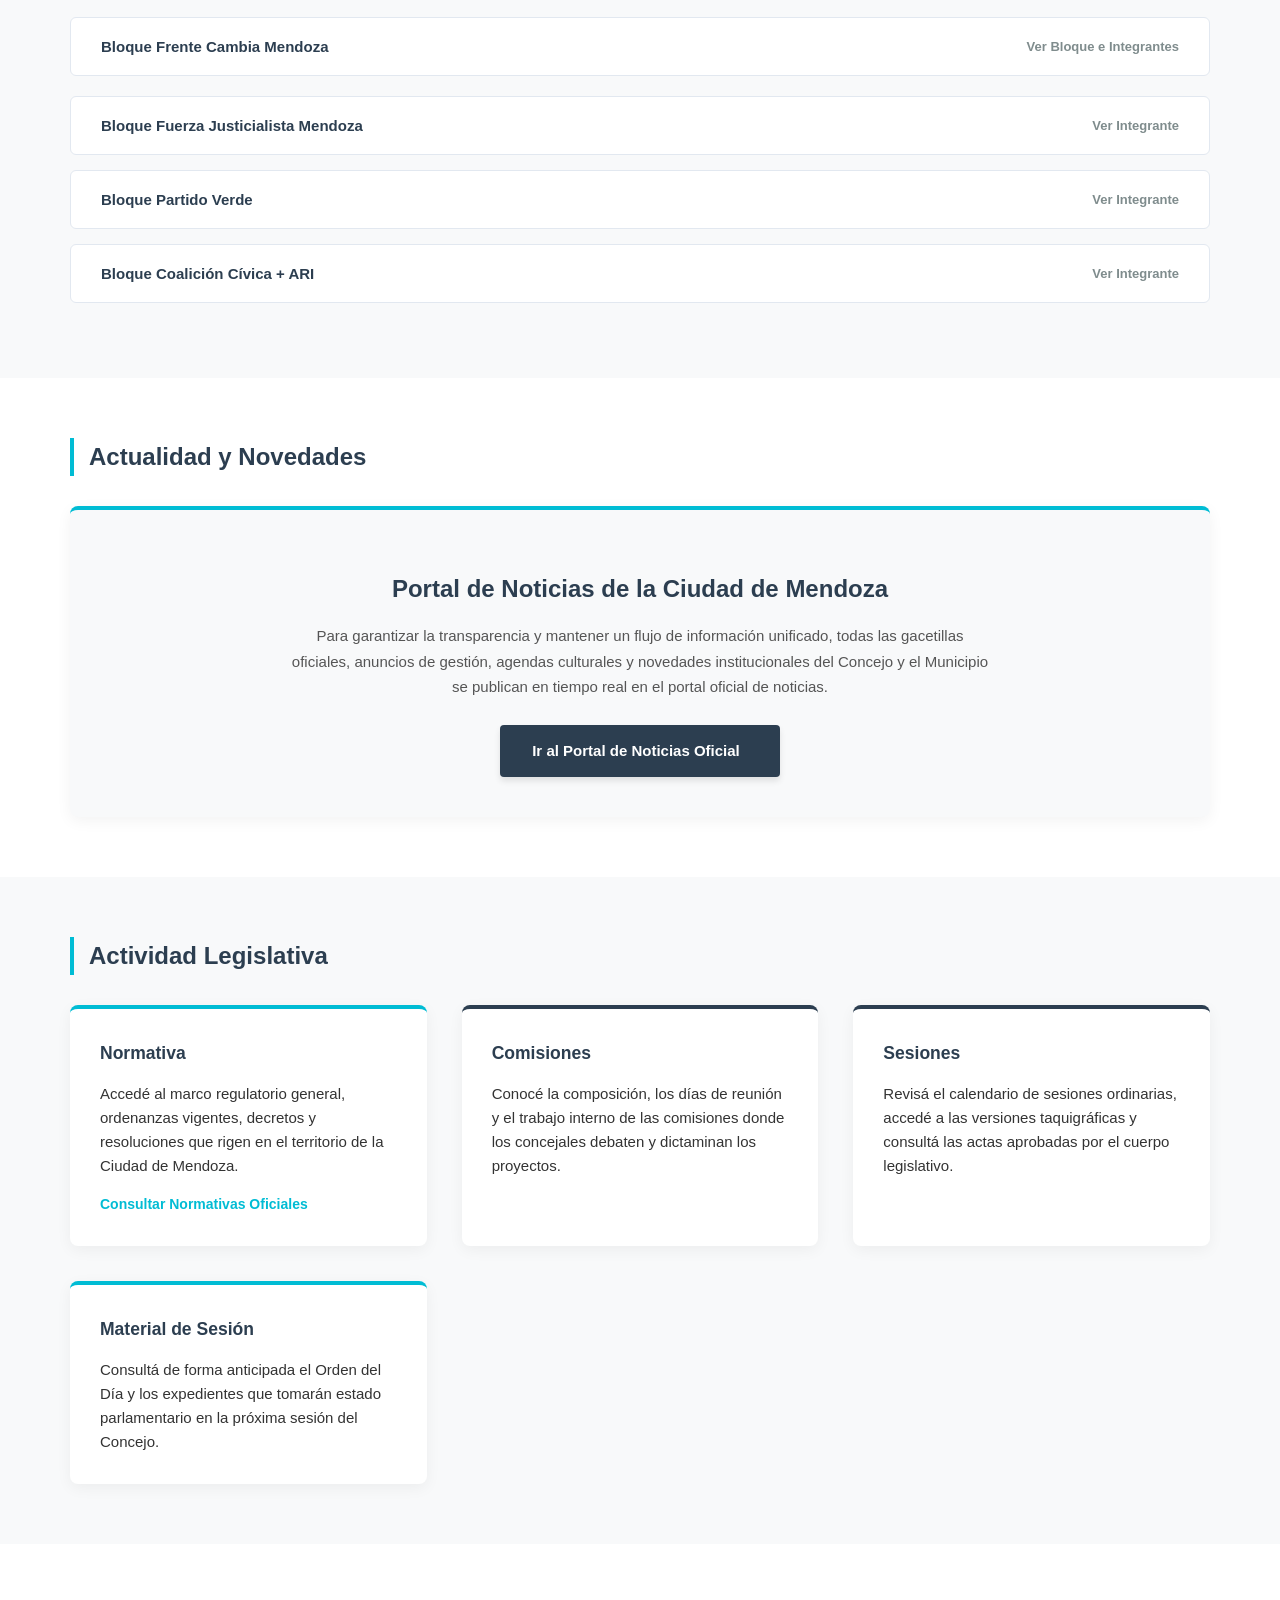
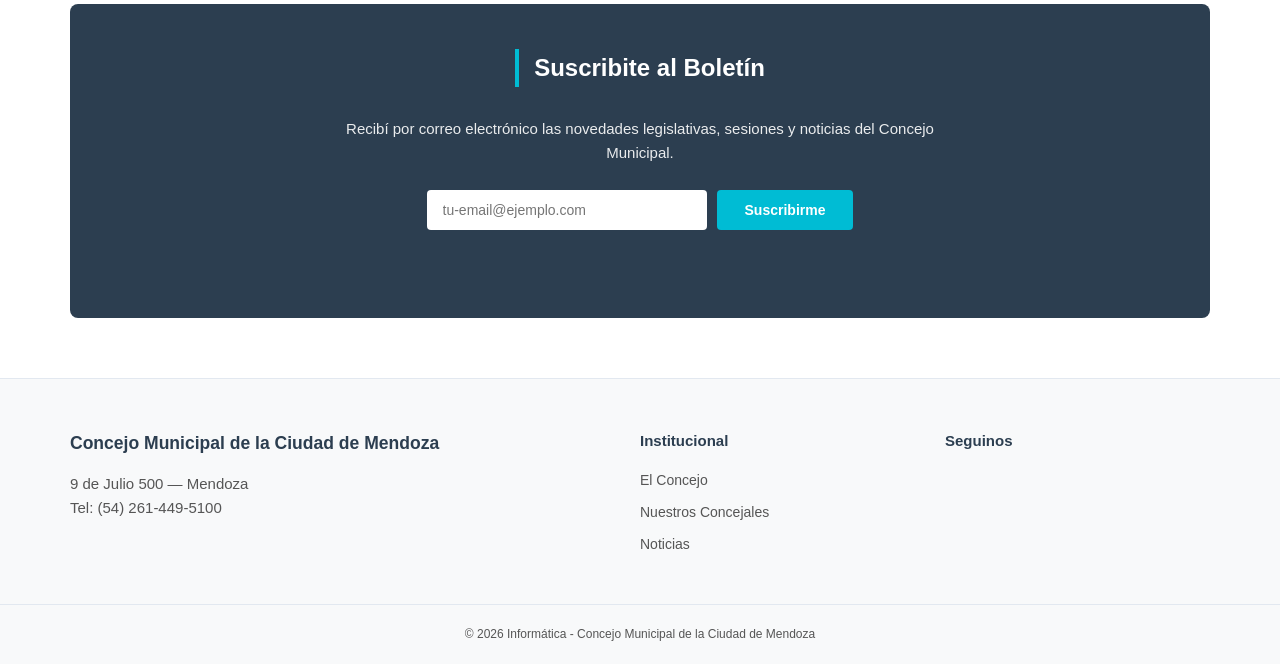
==== commit 44dc71a4: "Arquitectura CSS modularizada en 4 archivos limpios" ====
--- a/index.html
+++ b/index.html
@@ -5,11 +5,11 @@
     <meta name="viewport" content="width=device-width, initial-scale=1.0">
     <title>Honorable Concejo Deliberante de la Ciudad de Mendoza</title>
     
-    <!-- Iconos de FontAwesome -->
-    <link rel="stylesheet" href="https://cdnjs.cloudflare.com/ajax/libs/font-awesome/6.5.1/css/all.min.css">
-    
-    <!-- 🔌 VINCULACIÓN CON TU ARCHIVO DE ESTILOS CSS -->
-    <link rel="stylesheet" href="estilos.css">
+<!-- 🔌 VINCULACIÓN MODULAR DE ESTILOS ORDENADOS -->
+    <link rel="stylesheet" href="global.css">
+    <link rel="stylesheet" href="componentes.css">
+    <link rel="stylesheet" href="concejales-3d.css">
+    <link rel="stylesheet" href="responsive.css">
 </head>
 <body>
 
--- a/global.css
+++ b/global.css
@@ -0,0 +1,202 @@
+/* PALETA DE COLORES E IDENTIDAD*/
+:root {
+    --primary-color: #2c3e50;
+    --accent-color: #00bcd4;
+    --yellow-color: #f1c40f;
+    --light-bg: #f8f9fa;
+    --dark-text: #333333;
+    --border-color: #e2e8f0;
+    --white: #ffffff;
+    --font-family: -apple-system, BlinkMacSystemFont, "Segoe UI", Roboto, Helvetica, Arial, sans-serif;
+    --font-size-base: 15px;
+}
+
+* {
+    margin: 0;
+    padding: 0;
+    box-sizing: border-box;
+}
+
+body {
+    font-family: var(--font-family);
+    font-size: var(--font-size-base);
+    color: var(--dark-text);
+    line-height: 1.6;
+    background-color: var(--white);
+    transition: background-color 0.3s, color 0.3s;
+}
+
+.container {
+    width: 90%;
+    max-width: 1140px;
+    margin: 0 auto;
+}
+
+/* BARRA SUPERIOR */
+.top-bar {
+    background-color: #ffffff;
+    border-bottom: 1px solid var(--border-color);
+    padding: 8px 0;
+    font-size: 13px;
+    color: #666;
+}
+
+.top-bar-content {
+    display: flex;
+    justify-content: space-between;
+    align-items: center;
+}
+
+.top-contact-mail {
+    color: inherit;
+    text-decoration: none;
+}
+
+.top-contact-mail:hover {
+    color: var(--accent-color);
+    text-decoration: underline;
+}
+
+/* ENCABEZADO Y LOGO */
+.main-header {
+    background-color: var(--white);
+    border-bottom: 1px solid var(--border-color);
+    position: sticky;
+    top: 0;
+    z-index: 9999; 
+}
+.header-container {
+    display: flex;
+    justify-content: space-between;
+    align-items: center;
+    padding: 20px 0;
+}
+
+.logo-link {
+    text-decoration: none;
+    display: flex;
+    flex-direction: column;
+}
+
+.logo-main-text {
+    font-size: 22px;
+    font-weight: 700;
+    color: var(--primary-color);
+    line-height: 1.1;
+}
+
+.logo-sub-text {
+    font-size: 13px;
+    color: #7f8c8d;
+    text-transform: uppercase;
+    letter-spacing: 1.5px;
+    margin-top: 3px;
+}
+
+
+/* NAVEGACIÓN Y DROPDOWNS */
+.main-nav ul {
+    display: flex;
+    list-style: none;
+    align-items: center;
+}
+
+.main-nav ul li {
+    position: relative;
+}
+
+.main-nav ul li a {
+    text-decoration: none;
+    color: #444;
+    padding: 15px 20px;
+    font-weight: 600;
+    font-size: 14px;
+    display: block;
+}
+
+.main-nav ul li a:hover {
+    color: var(--accent-color);
+}
+
+/* DROPDOWN */
+.dropdown-content {
+    display: none;
+    position: absolute;
+    background-color: #ffffff;
+    min-width: 200px;
+    box-shadow: 0px 8px 16px rgba(0,0,0,0.1);
+    border-top: 3px solid var(--accent-color);
+    z-index: 99;
+}
+
+.dropdown-content a {
+    color: #333 !important;
+    padding: 10px 15px !important;
+    font-size: 13px !important;
+    border-bottom: 1px solid #f1f1f1;
+}
+
+.dropdown-content a:hover {
+    background-color: #f8f9fa;
+    color: var(--accent-color) !important;
+}
+
+.dropdown:hover .dropdown-content {
+    display: block;
+}
+
+.menu-toggle {
+    display: none;
+    background-color: var(--primary-color);
+    color: var(--white);
+    padding: 8px 12px;
+    border: none;
+    border-radius: 4px;
+    cursor: pointer;
+}
+/* PIE DE PÁGINA (FOOTER) */
+.main-footer {
+    background-color: var(--light-bg);
+    color: #555;
+    border-top: 1px solid var(--border-color);
+    padding: 50px 0 20px;
+}
+
+.footer-grid {
+    display: grid;
+    grid-template-columns: 2fr 1fr 1fr;
+    gap: 40px;
+}
+
+.main-footer h3, .main-footer h4 {
+    color: var(--primary-color);
+    margin-bottom: 15px;
+}
+
+.footer-links {
+    list-style: none;
+}
+
+.footer-links li {
+    margin-bottom: 8px;
+}
+
+.footer-links li a {
+    color: #555;
+    text-decoration: none;
+    font-size: 14px;
+}
+
+.social-icons a {
+    font-size: 20px;
+    color: var(--primary-color);
+    margin-right: 15px;
+}
+
+.footer-bottom {
+    text-align: center;
+    margin-top: 40px;
+    padding-top: 20px;
+    border-top: 1px solid var(--border-color);
+    font-size: 12px;
+}
--- a/componentes.css
+++ b/componentes.css
@@ -0,0 +1,271 @@
+
+/* SLIDER PRINCIPAL (HERO) */
+.hero-slider-container {
+    position: relative;
+    width: 100%;
+    height: 320px;
+    overflow: hidden;
+    background-color: #2c3e50;
+    border-bottom: 5px solid var(--accent-color);
+}
+
+.slides-wrapper {
+    position: relative;
+    width: 100%;
+    height: 100%;
+}
+
+.slide {
+    position: absolute;
+    top: 0;
+    left: 0;
+    width: 100%;
+    height: 100%;
+    opacity: 0;
+    visibility: hidden;
+    transition: opacity 0.6s ease-in-out, visibility 0.6s;
+    display: flex;
+    justify-content: center;
+    align-items: center;
+    text-align: center;
+    color: #fff;
+}
+
+.slide.is-active {
+    opacity: 1;
+    visibility: visible;
+}
+
+.hero-content h2 {
+    font-size: 36px;
+    margin-bottom: 10px;
+    font-weight: 700;
+}
+
+.hero-content p {
+    font-size: 16px;
+    max-width: 700px;
+    opacity: 0.85;
+    margin: 0 auto;
+}
+
+
+/* ACCESOS DIRECTOS */
+.destacados-accesos {
+    margin-top: -30px;
+    position: relative;
+    z-index: 10;
+}
+
+.destacados-grid {
+    display: grid;
+    grid-template-columns: repeat(auto-fit, minmax(200px, 1fr));
+    gap: 15px;
+}
+
+.destacado-item {
+    background-color: #ffffff;
+    border-radius: 6px;
+    box-shadow: 0 4px 10px rgba(0,0,0,0.08);
+    color: var(--primary-color);
+    text-align: center;
+    padding: 22px;
+    font-weight: bold;
+    text-decoration: none;
+    display: flex;
+    flex-direction: column;
+    align-items: center;
+    justify-content: center;
+    gap: 10px;
+    font-size: 14px;
+    transition: transform 0.2s, box-shadow 0.2s;
+    border: 1px solid var(--border-color);
+}
+
+.destacado-item:hover {
+    transform: translateY(-3px);
+    box-shadow: 0 6px 15px rgba(0,0,0,0.12);
+}
+
+.destacado-item i {
+    font-size: 22px;
+    color: var(--accent-color);
+}
+
+.btn-amarillo {
+    background-color: var(--yellow-color) !important;
+    border-color: var(--yellow-color) !important;
+    color: #111 !important;
+}
+
+.btn-amarillo i {
+    color: #111 !important;
+}
+
+/* SECCIONES Y NOTICIAS */
+.section {
+    padding: 60px 0;
+}
+
+.home-section-title {
+    font-size: 24px;
+    font-weight: 700;
+    color: var(--primary-color);
+    margin-bottom: 30px;
+    border-left: 4px solid var(--accent-color);
+    padding-left: 15px;
+}
+
+.bg-light {
+    background-color: var(--light-bg);
+}
+
+.grid-2 {
+    display: grid;
+    grid-template-columns: repeat(auto-fit, minmax(320px, 1fr));
+    gap: 35px;
+}
+
+.grid-3 {
+    display: grid;
+    grid-template-columns: repeat(auto-fit, minmax(300px, 1fr));
+    gap: 25px;
+}
+
+.card-info {
+    background: var(--white);
+    padding: 30px;
+    border-radius: 8px;
+    box-shadow: 0 4px 15px rgba(0,0,0,0.05);
+    border-top: 4px solid var(--primary-color);
+}
+
+.card-info h3 {
+    color: var(--primary-color);
+    margin-bottom: 15px;
+}
+
+.card-info ul {
+    list-style: none;
+}
+
+.card-info ul li {
+    margin-bottom: 12px;
+    display: flex;
+    align-items: center;
+    gap: 10px;
+}
+
+.noticia-card {
+    background: #fff;
+    border-radius: 6px;
+    box-shadow: 0 2px 6px rgba(0,0,0,0.03);
+    border: 1px solid var(--border-color);
+    padding: 25px;
+}
+
+.noticia-card .fecha {
+    font-size: 12px;
+    color: #7f8c8d;
+    display: block;
+    margin-bottom: 12px;
+}
+
+.noticia-card h3 {
+    font-size: 17px;
+    color: var(--primary-color);
+    margin-bottom: 12px;
+    font-weight: 700;
+}
+
+.noticia-card p {
+    font-size: 13.5px;
+    color: #666;
+    margin-bottom: 15px;
+}
+
+.leer-mas {
+    color: var(--accent-color);
+    text-decoration: none;
+    font-weight: bold;
+    font-size: 13px;
+}
+/* SECCIÓN BOLETÍN */
+.boletin-box {
+    background-color: var(--primary-color);
+    color: #fff;
+    border-radius: 8px;
+    padding: 45px 30px;
+    text-align: center;
+}
+
+.boletin-box .home-section-title {
+    color: #fff;
+    border-left-color: var(--accent-color);
+    display: inline-block;
+}
+
+.boletin-box p {
+    max-width: 600px;
+    margin: 0 auto 25px;
+    opacity: 0.9;
+}
+
+.boletin-form {
+    display: flex;
+    justify-content: center;
+    gap: 10px;
+    flex-wrap: wrap;
+}
+
+.boletin-form input[type="email"] {
+    padding: 12px 16px;
+    border-radius: 4px;
+    border: none;
+    min-width: 280px;
+    font-size: 14px;
+    font-family: var(--font-family);
+}
+
+.boletin-form button {
+    background-color: var(--accent-color);
+    color: #fff;
+    border: none;
+    padding: 12px 28px;
+    border-radius: 4px;
+    font-weight: bold;
+    font-size: 14px;
+    cursor: pointer;
+    transition: background 0.3s;
+}
+
+.boletin-form button:hover {
+    background-color: #0097a7;
+}
+
+.boletin-msg {
+    margin-top: 15px;
+    font-size: 14px;
+    min-height: 18px;
+    font-weight: 600;
+}
+
+.boletin-msg.success {
+    color: #2ecc71;
+}
+
+.boletin-msg.error {
+    color: #ff8a80;
+}
+
+.sr-only {
+    position: absolute;
+    width: 1px;
+    height: 1px;
+    padding: 0;
+    margin: -1px;
+    overflow: hidden;
+    clip: rect(0, 0, 0, 0);
+    white-space: nowrap;
+    border: 0;
+}
--- a/concejales-3d.css
+++ b/concejales-3d.css
@@ -0,0 +1,212 @@
+
+/* CARRUSEL COVERFLOW DE CONCEJALES */
+.cc-slider-container {
+    position: relative;
+    max-width: 800px;
+    margin: 0 auto;
+    overflow: hidden;
+    padding: 20px 0;
+}
+
+.cc-wrapper {
+    display: flex;
+    justify-content: center;
+    align-items: center;
+    height: 250px;
+    position: relative;
+}
+
+.cc-slide {
+    position: absolute;
+    width: 250px;
+    transition: all 0.4s ease-in-out;
+    opacity: 0;
+    visibility: hidden;
+    transform: scale(0.6);
+    z-index: 1;
+}
+
+.cc-slide.is-center {
+    opacity: 1;
+    visibility: visible;
+    transform: scale(1);
+    z-index: 3;
+    position: relative;
+}
+
+.cc-slide.is-prev {
+    opacity: 0.65;
+    visibility: visible;
+    transform: scale(0.8) translateX(-180px);
+    z-index: 2;
+}
+
+.cc-slide.is-next {
+    opacity: 0.65;
+    visibility: visible;
+    transform: scale(0.8) translateX(180px);
+    z-index: 2;
+}
+
+.concejal-card {
+    background-color: #ffffff;
+    border: 1px solid var(--border-color);
+    padding: 25px;
+    text-align: center;
+    border-radius: 6px;
+    box-shadow: 0 4px 10px rgba(0,0,0,0.05);
+}
+
+.concejal-card .avatar {
+    font-size: 40px;
+    color: #bdc3c7;
+    margin-bottom: 10px;
+}
+
+.concejal-card h3 {
+    font-size: 15px;
+    color: var(--primary-color);
+}
+
+.concejal-card .bloque {
+    font-size: 12px;
+    color: #7f8c8d;
+    margin-top: 4px;
+}
+
+/* CONTROLES DE FLECHAS Y BOTONES */
+.slider-arrow, .cc-arrow {
+    position: absolute;
+    top: 50%;
+    transform: translateY(-50%);
+    background: rgba(0, 0, 0, 0.4);
+    color: #fff;
+    border: none;
+    font-size: 20px;
+    padding: 10px 15px;
+    cursor: pointer;
+    border-radius: 4px;
+    z-index: 10;
+    transition: background 0.3s;
+}
+
+.slider-arrow:hover, .cc-arrow:hover {
+    background: var(--accent-color);
+}
+
+.slider-arrow.prev, .cc-arrow.prev { left: 15px; }
+.slider-arrow.next, .cc-arrow.next { right: 15px; }
+
+/* PUNTOS INDICADORES */
+.slider-dots {
+    position: absolute;
+    bottom: 15px;
+    left: 50%;
+    transform: translateX(-50%);
+    display: flex;
+    gap: 8px;
+    z-index: 10;
+}
+
+#ccDots {
+    position: relative;
+    bottom: 0;
+    margin-top: 25px;
+    justify-content: center;
+}
+
+.slider-dots .dot {
+    width: 10px;
+    height: 10px;
+    background-color: rgba(255, 255, 255, 0.4);
+    border-radius: 50%;
+    cursor: pointer;
+    transition: background 0.3s;
+}
+
+#ccDots .dot {
+    background-color: rgba(0, 0, 0, 0.2);
+}
+
+.slider-dots .dot.is-active {
+    background-color: var(--accent-color);
+}
+
+/* ==========================================================================
+   🏛️ COMPONENTE: ORGANIGRAMA INSTITUCIONAL Y ACORDEÓN DE BLOQUES
+   ========================================================================== */
+
+/* Estilos de los botones principales del acordeón */
+.bloque-toggle-btn {
+    width: 100%;
+    padding: 20px;
+    background: none;
+    border: none;
+    display: flex;
+    justify-content: space-between;
+    align-items: center;
+    cursor: pointer;
+    text-align: left;
+    transition: background-color 0.2s ease, color 0.2s ease;
+}
+
+.bloque-toggle-btn:hover {
+    background-color: rgba(0, 0, 0, 0.02);
+}
+
+/* Título del Bloque Político (Primer texto interno) */
+.bloque-toggle-btn span:first-child {
+    font-size: 15px;
+    font-weight: 700;
+    color: var(--primary-color);
+}
+
+/* Indicador de Acción / Flecha (Segundo texto interno) */
+.bloque-toggle-btn span:last-child {
+    font-size: 13px;
+    font-weight: 600;
+    color: #7f8c8d;
+    display: flex;
+    align-items: center;
+    gap: 5px;
+}
+
+/* Escenario general del Carrusel 3D interno */
+#concejales .cc-wrapper {
+    position: relative;
+    width: 100%;
+    height: 200px;
+    display: flex;
+    align-items: center;
+    justify-content: center;
+    overflow: hidden;
+}
+
+/* Flechas de control del carrusel */
+#concejales .cc-arrow {
+    position: absolute;
+    top: 50%;
+    transform: translateY(-50%);
+    z-index: 20;
+    background: var(--primary-color);
+    color: #fff;
+    border: none;
+    width: 32px;
+    height: 32px;
+    border-radius: 50%;
+    cursor: pointer;
+    display: flex;
+    align-items: center;
+    justify-content: center;
+    font-weight: bold;
+    box-shadow: 0 2px 5px rgba(0,0,0,0.2);
+    transition: background-color 0.2s, transform 0.2s;
+}
+
+#concejales .cc-arrow:hover {
+    background: var(--accent-color);
+}
+
+#concejales .cc-arrow.prev { left: 10px; }
+#concejales .cc-arrow.next { right: 10px; }
+
--- a/responsive.css
+++ b/responsive.css
@@ -0,0 +1,112 @@
+
+/* RESPONSIVO */
+@media (max-width: 768px) {
+    .main-nav {
+        display: none;
+        width: 100%;
+    }
+    .main-nav.active {
+        display: block;
+    }
+    .header-container {
+        flex-direction: column;
+        align-items: flex-start;
+    }
+    .main-nav ul {
+        flex-direction: column;
+        width: 100%;
+        margin-top: 20px;
+    }
+    .main-nav ul li {
+        width: 100%;
+    }
+    .dropdown-content {
+        position: relative;
+        box-shadow: none;
+        display: block;
+        padding-left: 20px;
+    }
+    .menu-toggle {
+        display: block;
+        align-self: flex-end;
+        margin-top: -35px;
+    }
+    .footer-grid {
+        grid-template-columns: 1fr;
+    }
+}
+
+/* ==========================================================================
+   📱 ADAPTACIÓN RESPONSIVA: AJUSTES EXCLUSIVOS PARA CELULARES (max-width: 768px)
+   ========================================================================== */
+@media (max-width: 768px) {
+    
+    /* CORRECCIÓN DE LA CAPTURA: Reacomoda los textos del botón en fila vertical */
+    .bloque-toggle-btn {
+        flex-direction: column !important;
+        align-items: flex-start !important;
+        gap: 10px !important;
+        padding: 15px 12px !important;
+    }
+
+    /* Nombre del bloque político se lee de corrido usando el 100% del ancho */
+    .bloque-toggle-btn span:first-child {
+        width: 100%;
+        font-size: 14px !important;
+        line-height: 1.4;
+    }
+
+    /* El texto de acción "Ver Bloque..." se desliza abajo a la derecha de forma prolija */
+    .bloque-toggle-btn span:last-child {
+        align-self: flex-end;
+        font-size: 11.5px !important;
+        color: var(--accent-color) !important;
+    }
+
+    /* Escalado uniforme del carrusel 3D para evitar desbordes físicos */
+    #concejales .cc-wrapper {
+        transform: scale(0.85);
+        transform-origin: center center;
+        margin-top: -10px;
+        margin-bottom: -10px;
+    }
+
+    /* Ajuste milimétrico de fuentes internas de las tarjetas para que no rompan renglón */
+    #concejales .concejal-card h3, 
+    #concejales .concejal-card h4 {
+        font-size: 13px !important;
+        white-space: nowrap;
+        overflow: hidden;
+        text-overflow: ellipsis;
+    }
+
+    #concejales .concejal-card p, 
+    #concejales .concejal-card span {
+        font-size: 10.5px !important;
+        line-height: 1.2;
+    }
+}
+/* 📱 CORRECCIÓN DE DISTRIBUCIÓN EN CELULARES */
+@media (max-width: 768px) {
+    
+    .header-container {
+        flex-direction: column !important; /* Pone el título arriba y el botón abajo */
+        align-items: flex-start !important; /* Alinea todo prolijo a la izquierda */
+        gap: 12px !important; /* Le da una separación elegante para que no se peguen */
+        padding: 10px 0 !important;
+    }
+
+    .logo-area {
+        width: 100%; /* El título toma todo el ancho para no romperse */
+    }
+
+    .logo-area h1 {
+        font-size: 20px !important; /* Un toque más chico para que entre perfecto en pantallas angostas */
+        line-height: 1.2;
+    }
+
+    .menu-toggle {
+        align-self: flex-end; /* Si prefieres que el botón quede a la derecha pero abajo, esta línea lo acomoda ahí */
+        margin-top: 5px;
+    }
+}
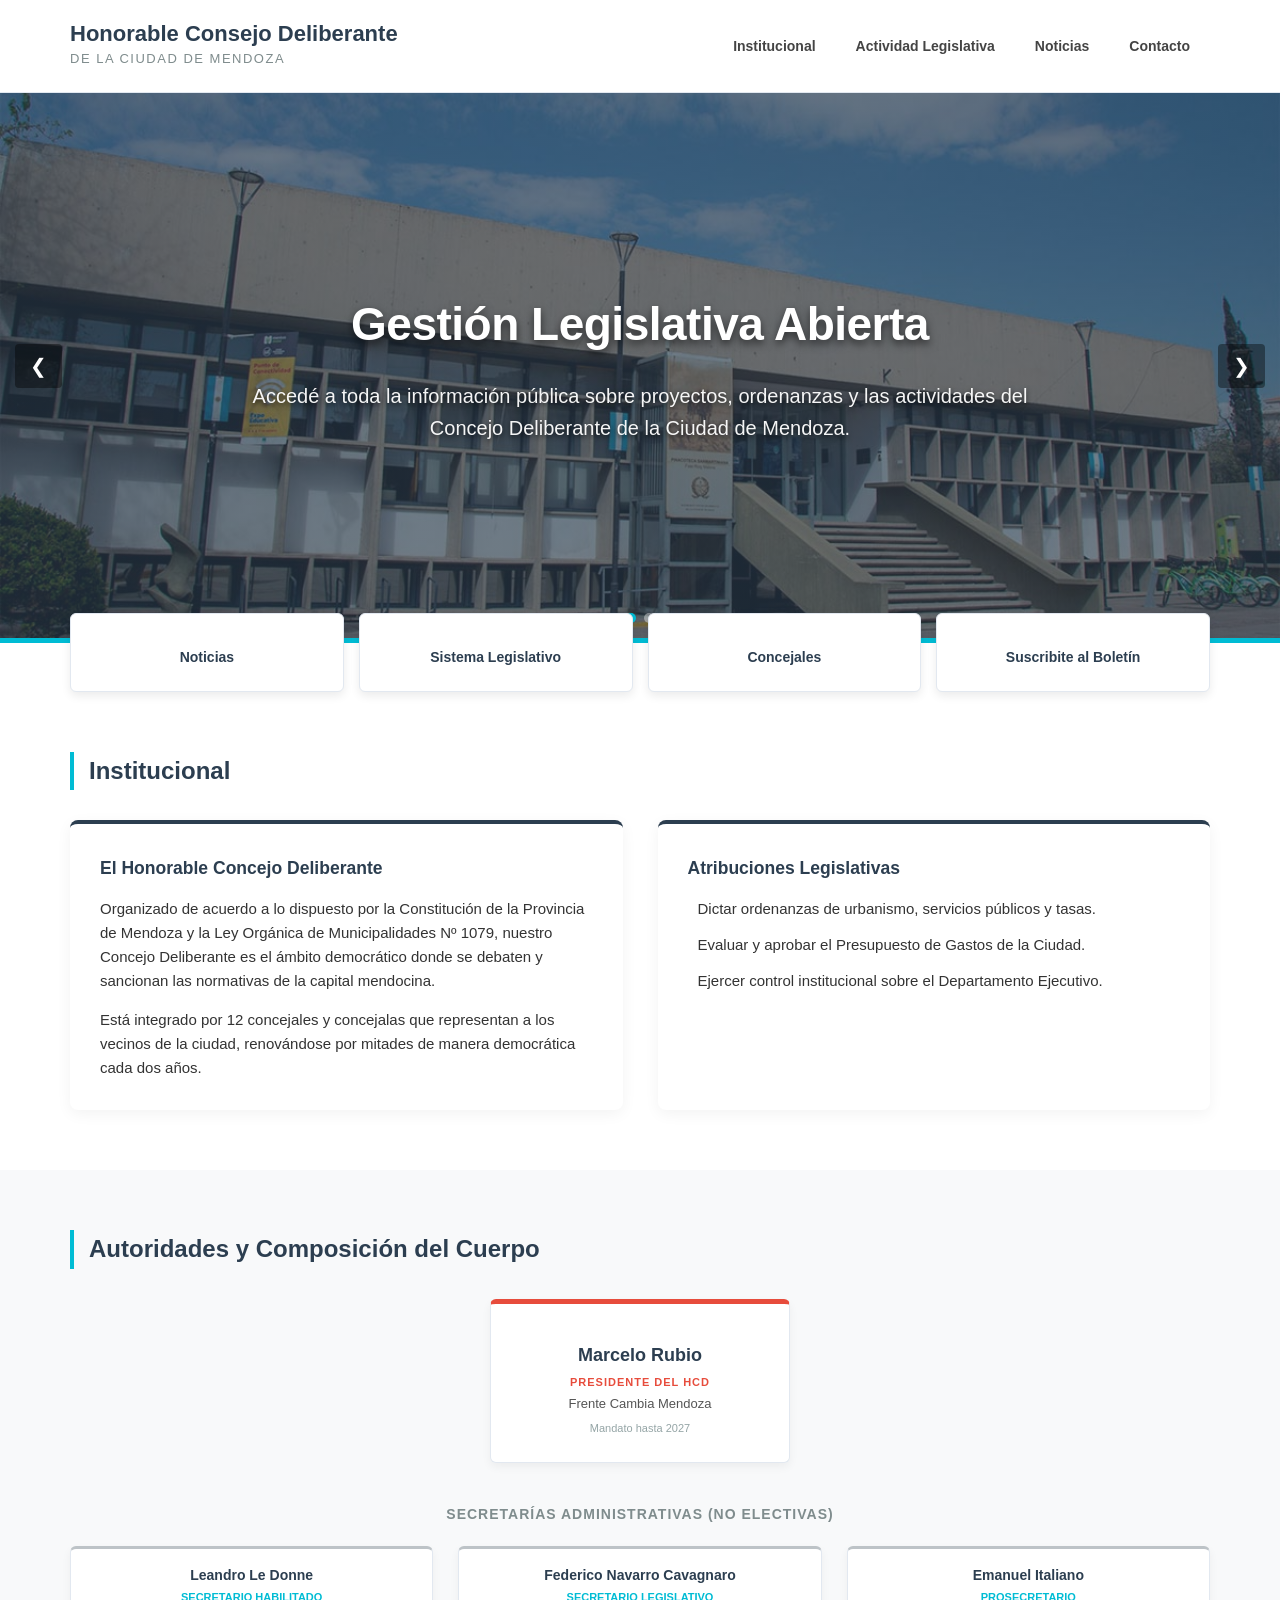
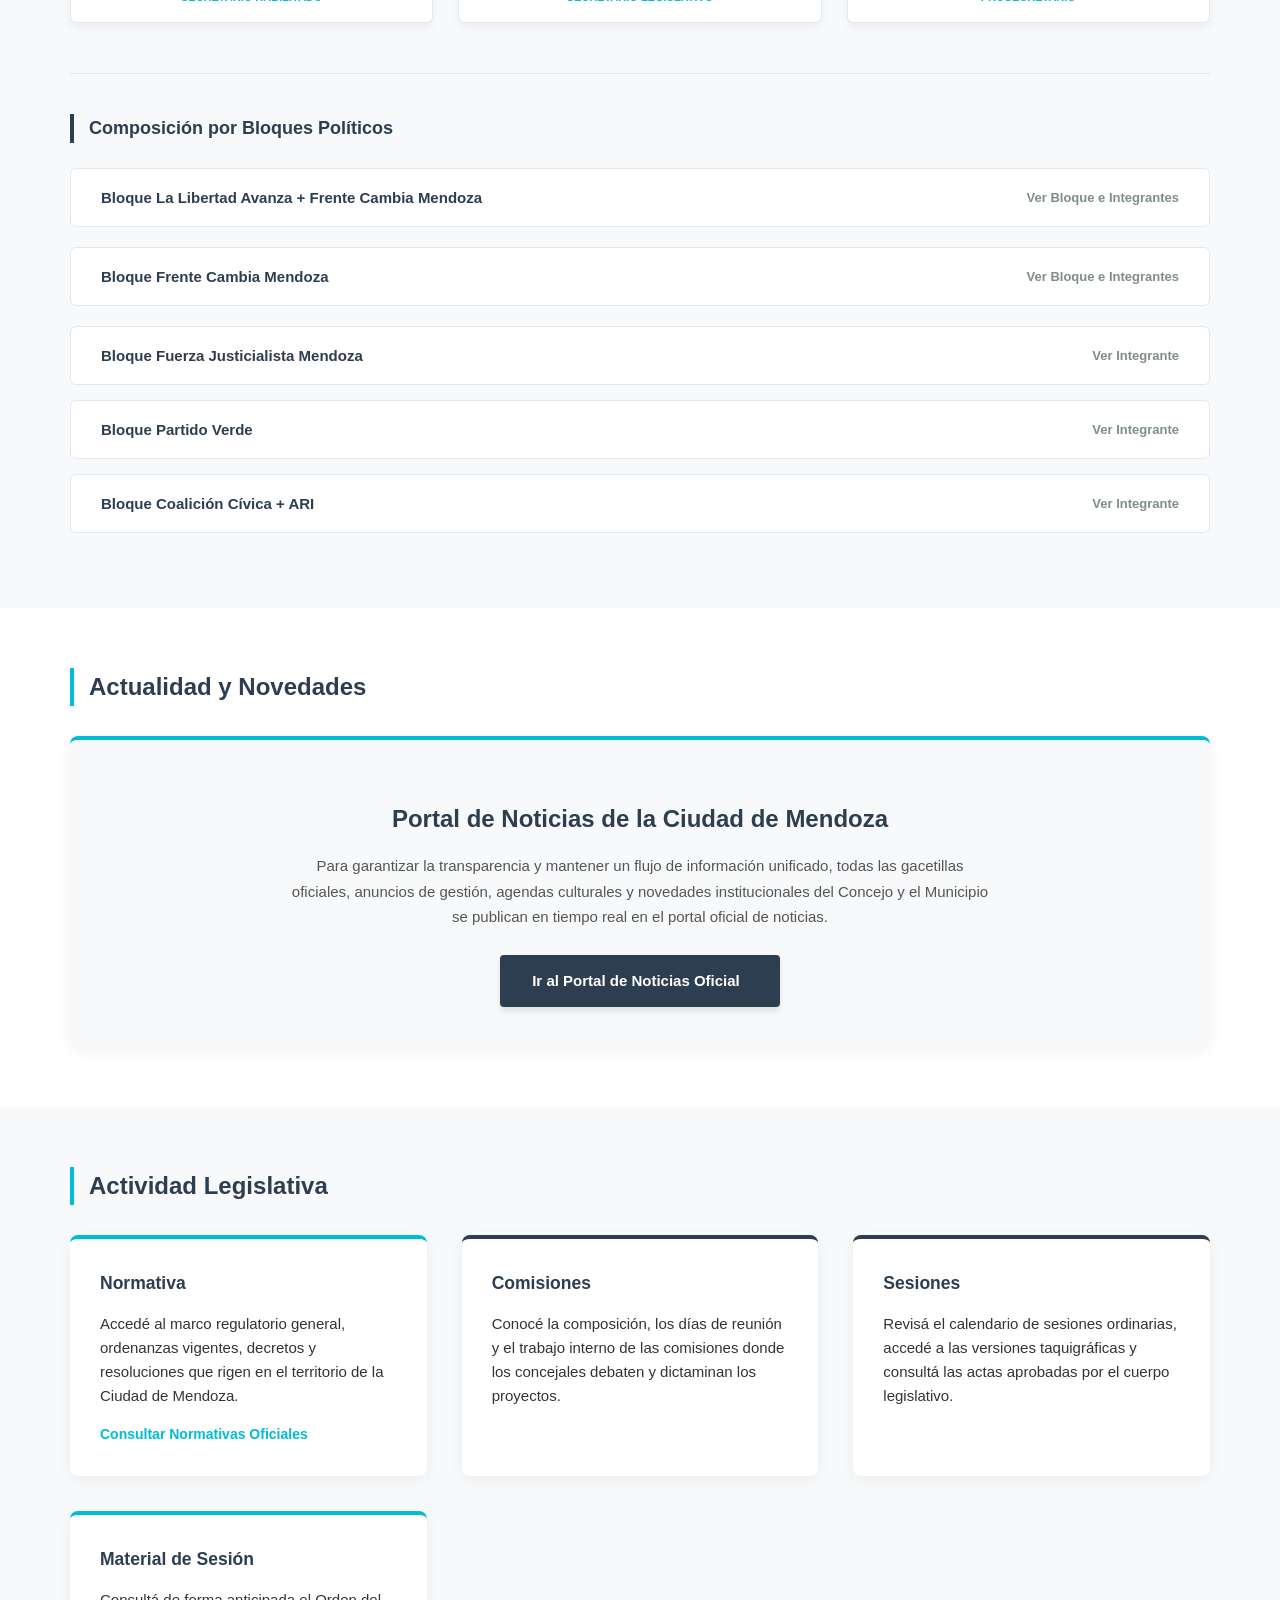
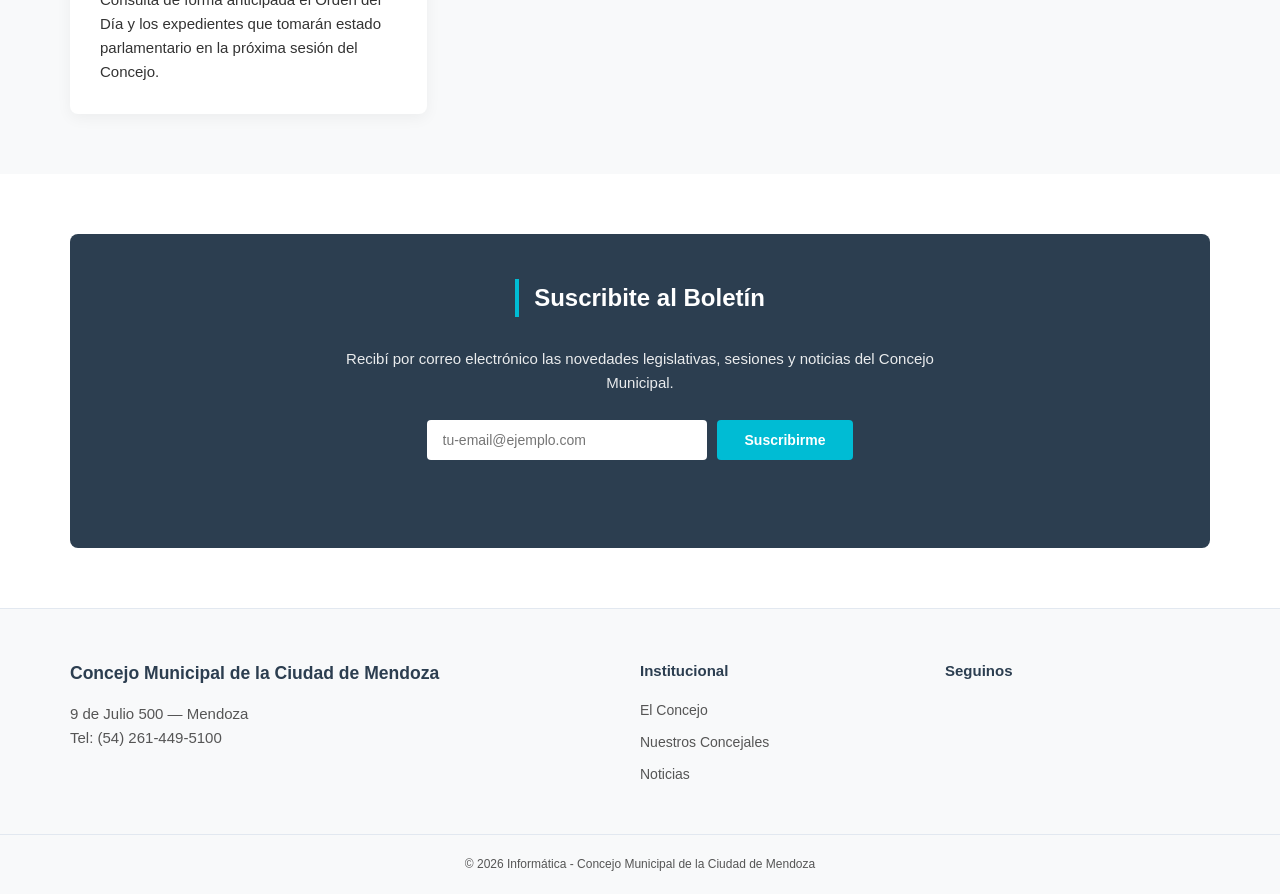
==== commit 9475a269: "Arregle banner de diapositivas" ====
--- a/index.html
+++ b/index.html
@@ -62,24 +62,22 @@
        ========================================================================== -->
     <section class="hero-slider-container" id="heroSlider">
         <div class="slides-wrapper">
-            
-            <!-- Diapositiva 1 -->
-            <div class="slide is-active" style="background: linear-gradient(rgba(44, 62, 80, 0.75), rgba(44, 62, 80, 0.75)), url('imagenes/banner-1.jpg') no-repeat center center/cover;">
-                <div class="hero-content">
-                    <h2>Gestión Legislativa Abierta</h2>
-                    <p>Accedé a toda la información pública sobre proyectos, ordenanzas y las actividades del Concejo Deliberante de Mendoza.</p>
-                </div>
-            </div>
-            
-            <!-- Diapositiva 2 -->
-            <div class="slide" style="background: linear-gradient(rgba(44, 62, 80, 0.75), rgba(44, 62, 80, 0.75)), url('imagenes/banner-2.jpg') no-repeat center center/cover;">
-                <div class="hero-content">
-                    <h2>Sesiones Ordinarias en Vivo</h2>
-                    <p>Seguí de cerca las transmisiones en vivo de los debates y las decisiones que impactan en la Ciudad de Mendoza.</p>
-                </div>
-            </div>
-
-        </div>
+
+<!-- Diapositiva 1 -->
+<div class="slide is-active" style="background: linear-gradient(rgba(44, 62, 80, 0.65), rgba(44, 62, 80, 0.65)), url('imagenes/banner-1.jpg') no-repeat center 60%/cover;">
+    <div class="hero-content">
+        <h2>Gestión Legislativa Abierta</h2>
+        <p>Accedé a toda la información pública sobre proyectos, ordenanzas y las actividades del Concejo Deliberante de la Ciudad de Mendoza.</p>
+    </div>
+</div>
+
+<!-- Diapositiva 2 -->
+<div class="slide" style="background: linear-gradient(rgba(44, 62, 80, 0.65), rgba(44, 62, 80, 0.65)), url('imagenes/banner-2.jpg') no-repeat center 60%/cover;">
+    <div class="hero-content">
+        <h2>Nuestros Concejales</h2>
+        <p>Conoce los concejales que llevan a cabo la labor legislativa del Concejo Deliberante de la Ciudad de Mendoza.</p>
+    </div>
+</div>
 
         <!-- Flechas de navegación -->
         <button class="slider-arrow prev" onclick="concejoSlide(-1)" aria-label="Anterior">&#10094;</button>
--- a/componentes.css
+++ b/componentes.css
@@ -3,12 +3,11 @@
 .hero-slider-container {
     position: relative;
     width: 100%;
-    height: 320px;
+    height: 550px; /* ⬅️ Subimos a 550px para adaptarlo a la proporción real de tus imágenes */
     overflow: hidden;
     background-color: #2c3e50;
     border-bottom: 5px solid var(--accent-color);
 }
-
 .slides-wrapper {
     position: relative;
     width: 100%;
@@ -37,19 +36,21 @@
 }
 
 .hero-content h2 {
-    font-size: 36px;
-    margin-bottom: 10px;
-    font-weight: 700;
+    font-size: 46px; /* ⬅️ Subimos de 36px a 46px para un título imponente */
+    margin-bottom: 18px;
+    font-weight: 800; /* Letra más gruesa y corporativa */
+    text-shadow: 0 4px 8px rgba(0, 0, 0, 0.6); /* Sombra más marcada para despegarlo del fondo */
+    letter-spacing: -0.5px; /* Junta un poquito las letras para un look más moderno */
 }
 
 .hero-content p {
-    font-size: 16px;
-    max-width: 700px;
-    opacity: 0.85;
+    font-size: 20px; /* ⬅️ Subimos de 16px a 20px para que el subtítulo se lea ideal */
+    max-width: 800px; /* Le damos un poco más de ancho de lectura */
+    opacity: 0.95; 
     margin: 0 auto;
-}
-
-
+    line-height: 1.6;
+    text-shadow: 0 2px 5px rgba(0, 0, 0, 0.7); /* Refuerza el contraste de las letras blancas */
+}
 /* ACCESOS DIRECTOS */
 .destacados-accesos {
     margin-top: -30px;
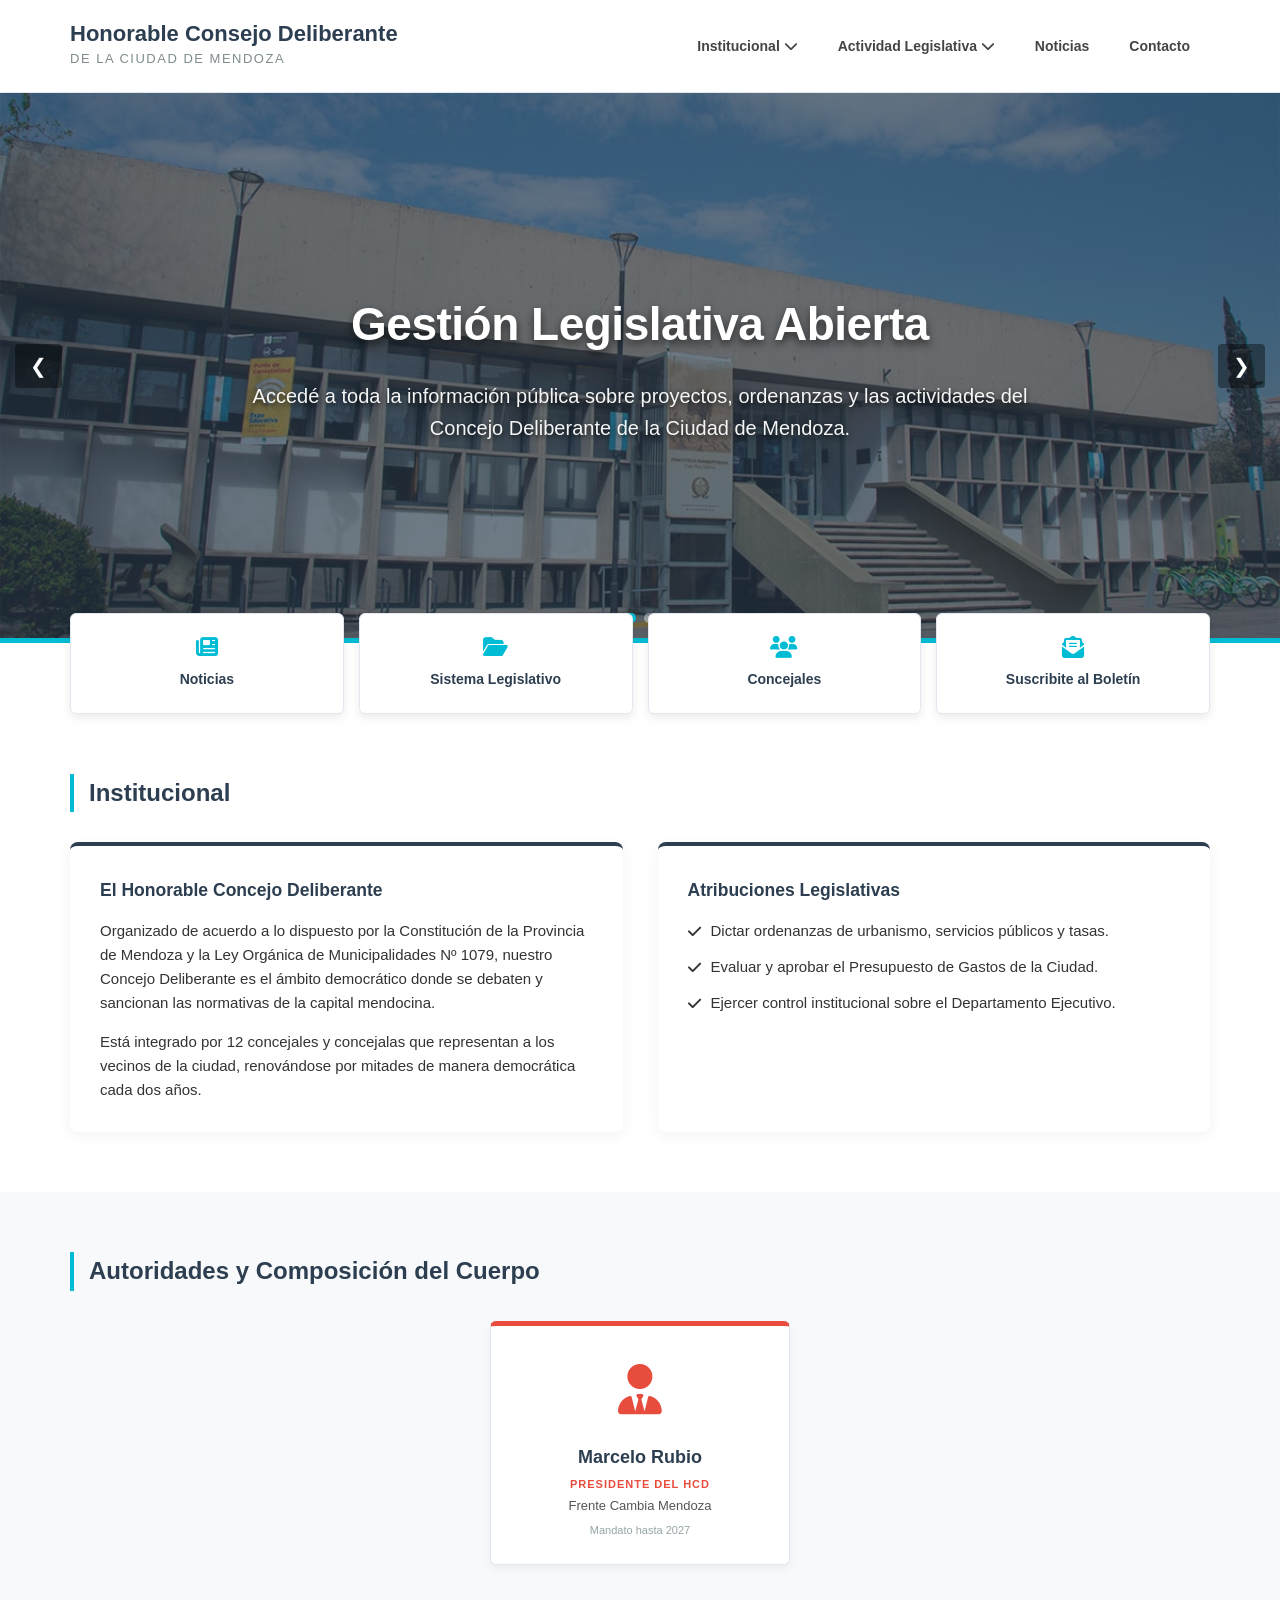
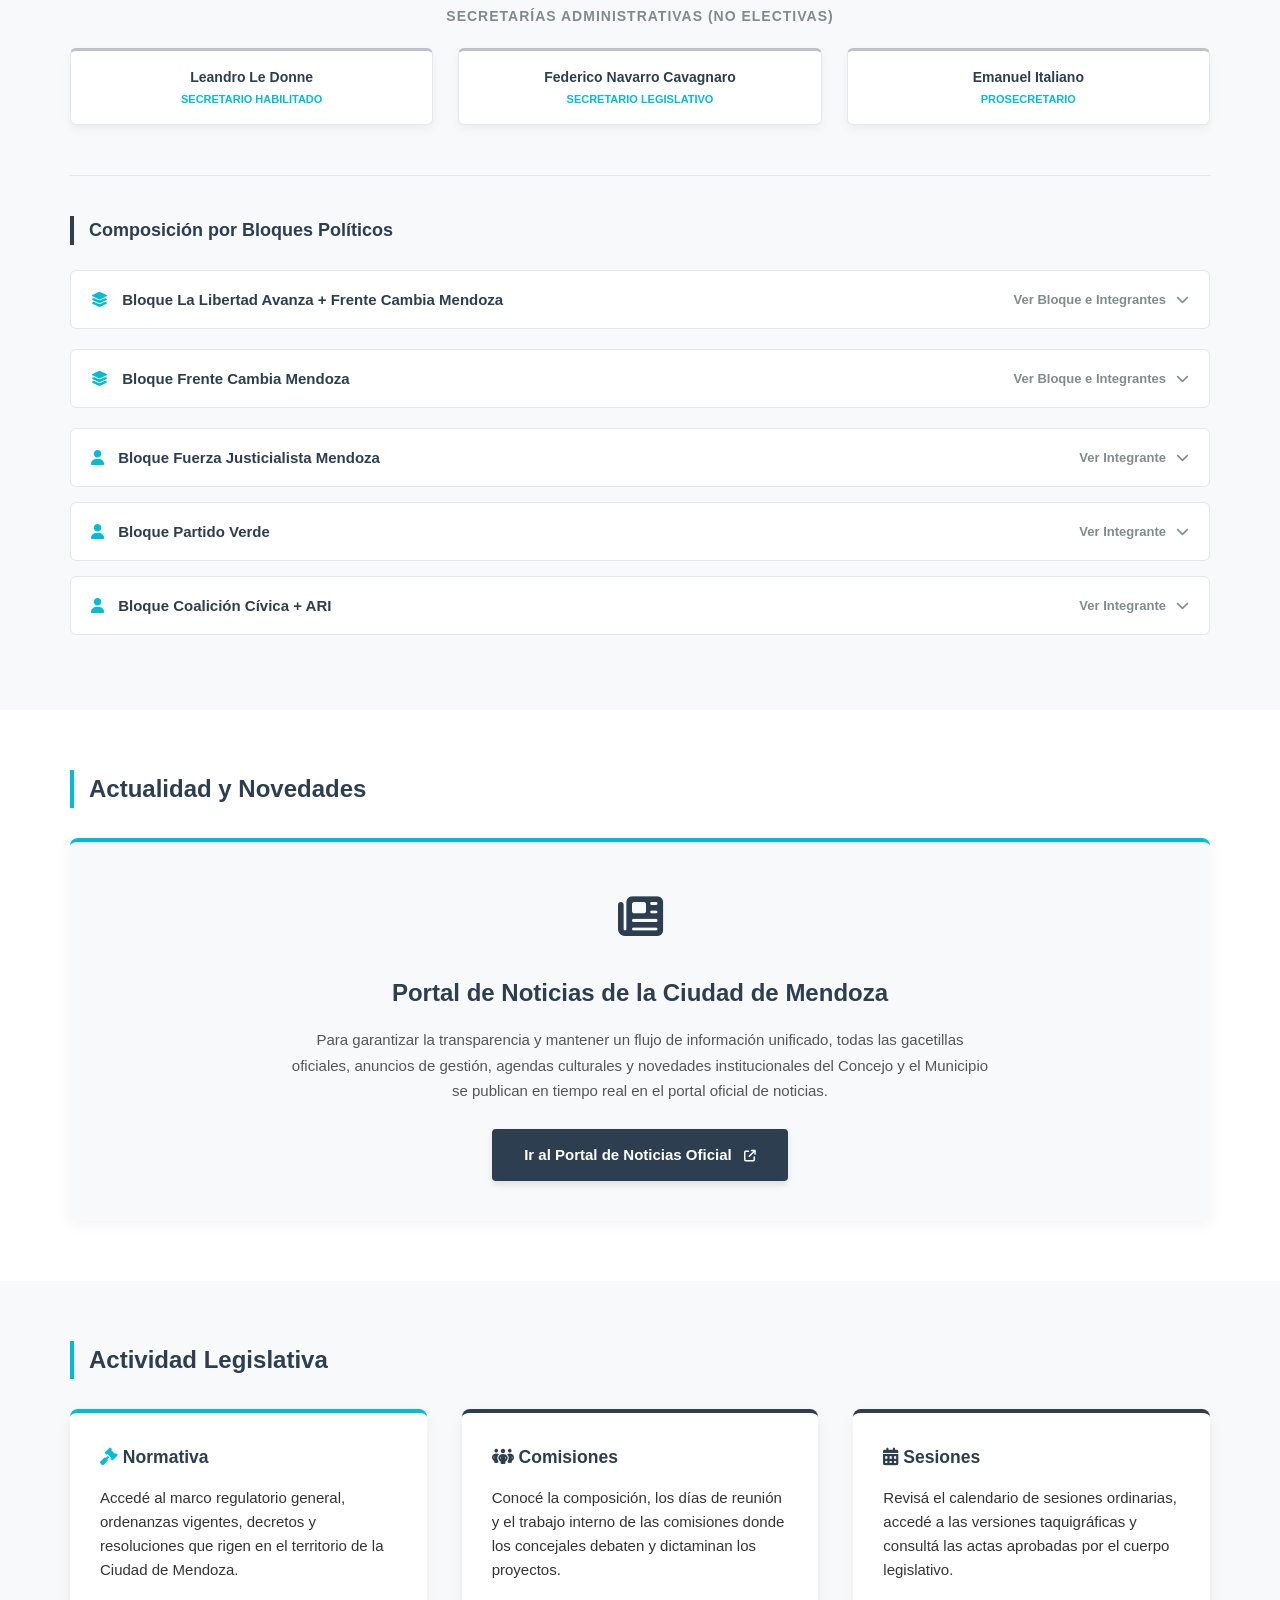
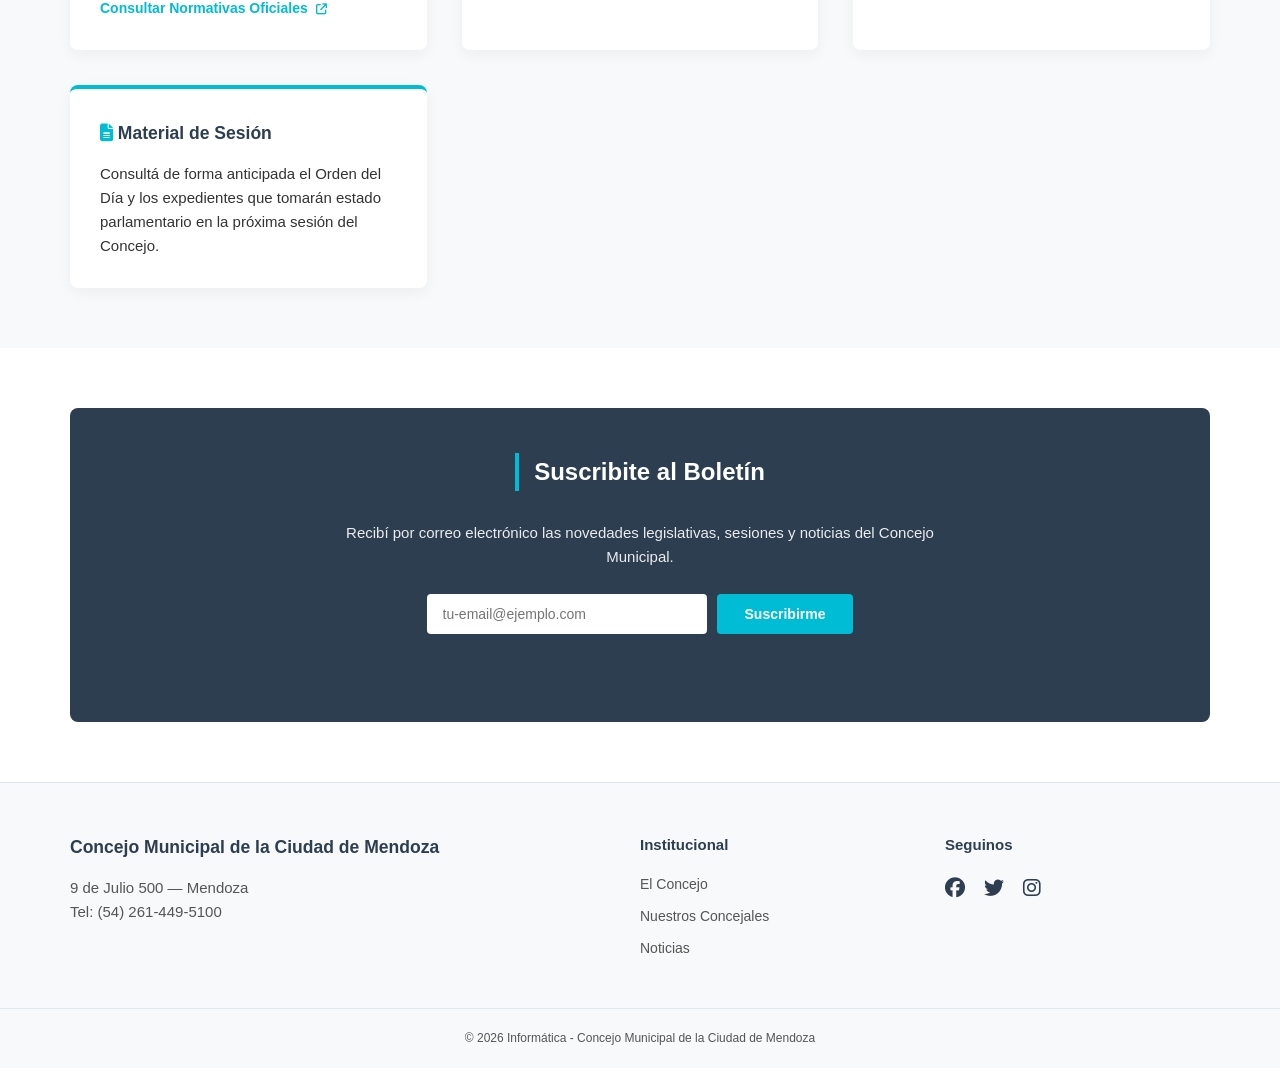
==== commit 4f325e93: "agregue un banner" ====
--- a/index.html
+++ b/index.html
@@ -6,6 +6,7 @@
     <title>Honorable Concejo Deliberante de la Ciudad de Mendoza</title>
     
 <!-- 🔌 VINCULACIÓN MODULAR DE ESTILOS ORDENADOS -->
+    <link rel="stylesheet" href="https://cdnjs.cloudflare.com/ajax/libs/font-awesome/6.5.1/css/all.min.css">
     <link rel="stylesheet" href="global.css">
     <link rel="stylesheet" href="componentes.css">
     <link rel="stylesheet" href="concejales-3d.css">
@@ -73,6 +74,14 @@
 
 <!-- Diapositiva 2 -->
 <div class="slide" style="background: linear-gradient(rgba(44, 62, 80, 0.65), rgba(44, 62, 80, 0.65)), url('imagenes/banner-2.jpg') no-repeat center 60%/cover;">
+    <div class="hero-content">
+        <h2>Noticias</h2>
+        <p>Informate sobre anuncios de gestión, agendas culturales y novedades institucionales del Concejo y el Municipio se publican en tiempo real en el portal oficial de noticias.</p>
+    </div>
+</div>
+
+<!-- Diapositiva 3 -->
+<div class="slide" style="background: linear-gradient(rgba(44, 62, 80, 0.65), rgba(44, 62, 80, 0.65)), url('imagenes/banner-3.jpg') no-repeat center 60%/cover;">
     <div class="hero-content">
         <h2>Nuestros Concejales</h2>
         <p>Conoce los concejales que llevan a cabo la labor legislativa del Concejo Deliberante de la Ciudad de Mendoza.</p>
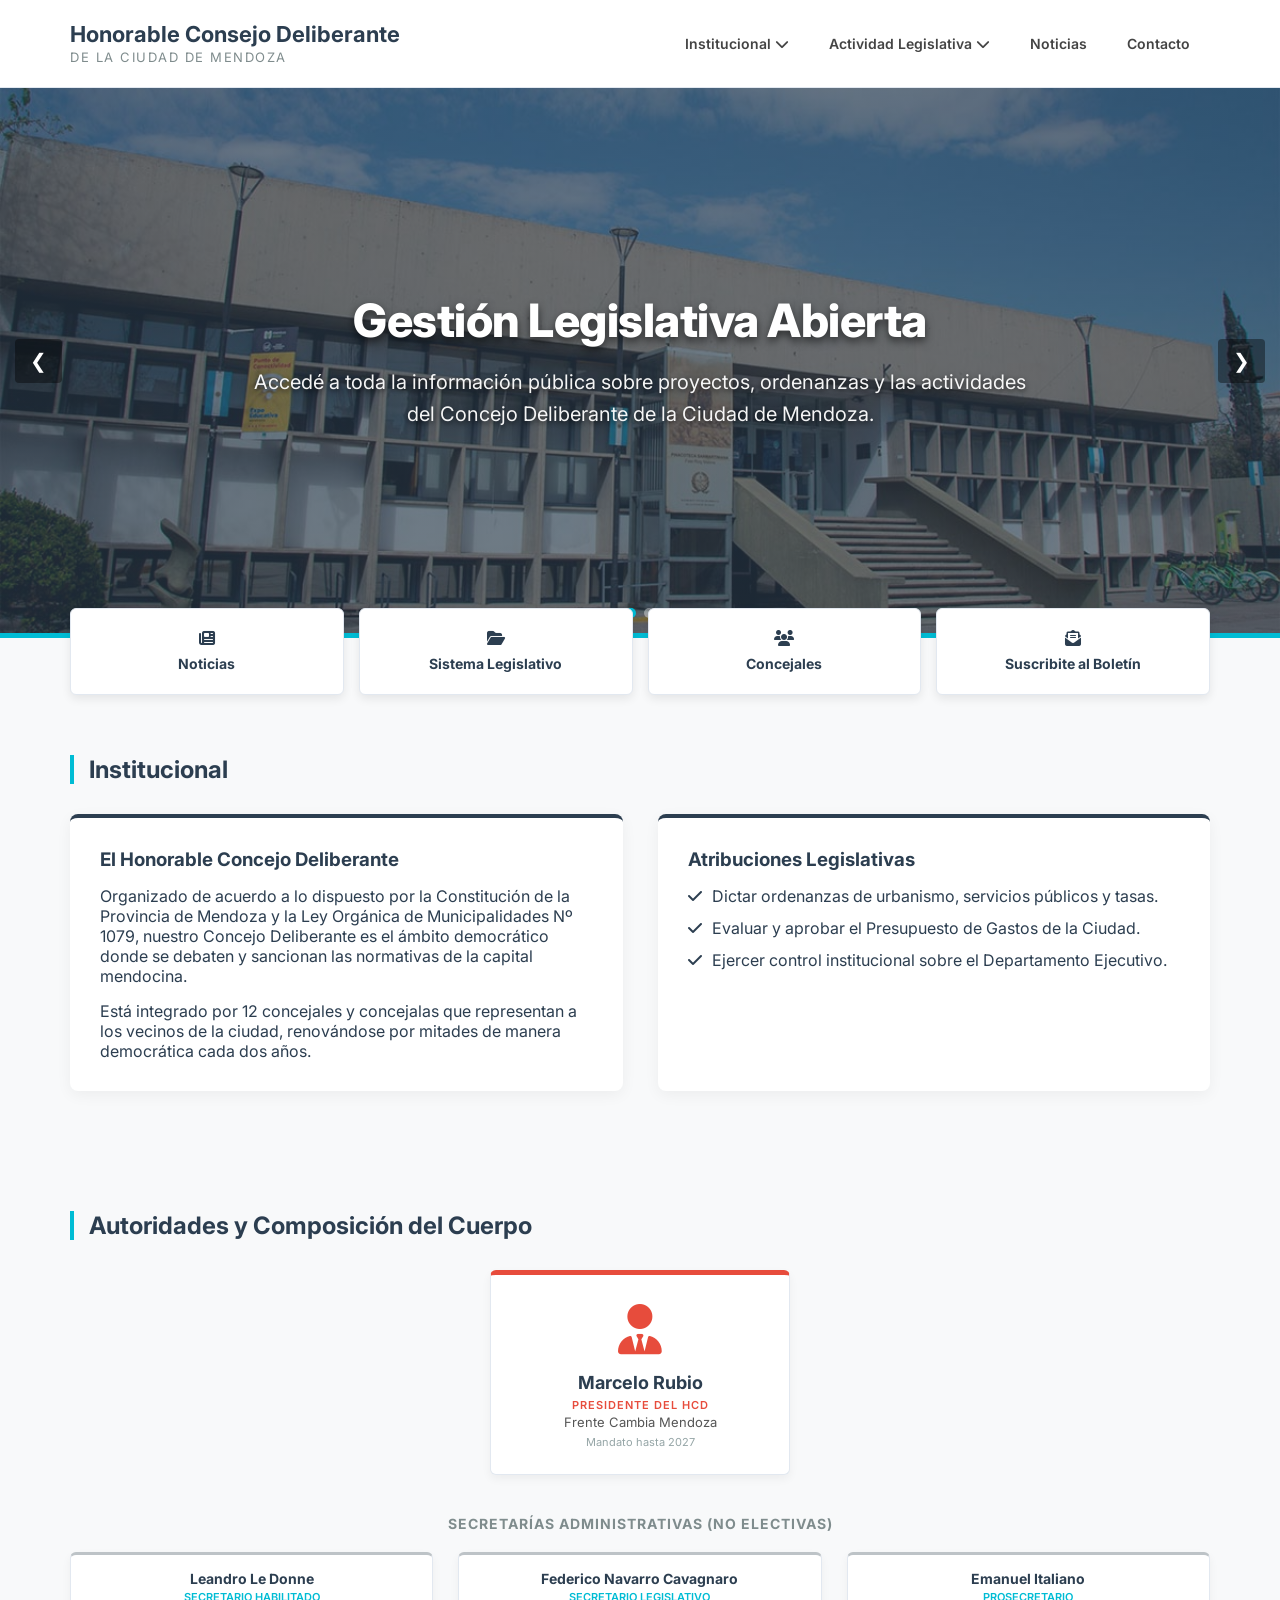
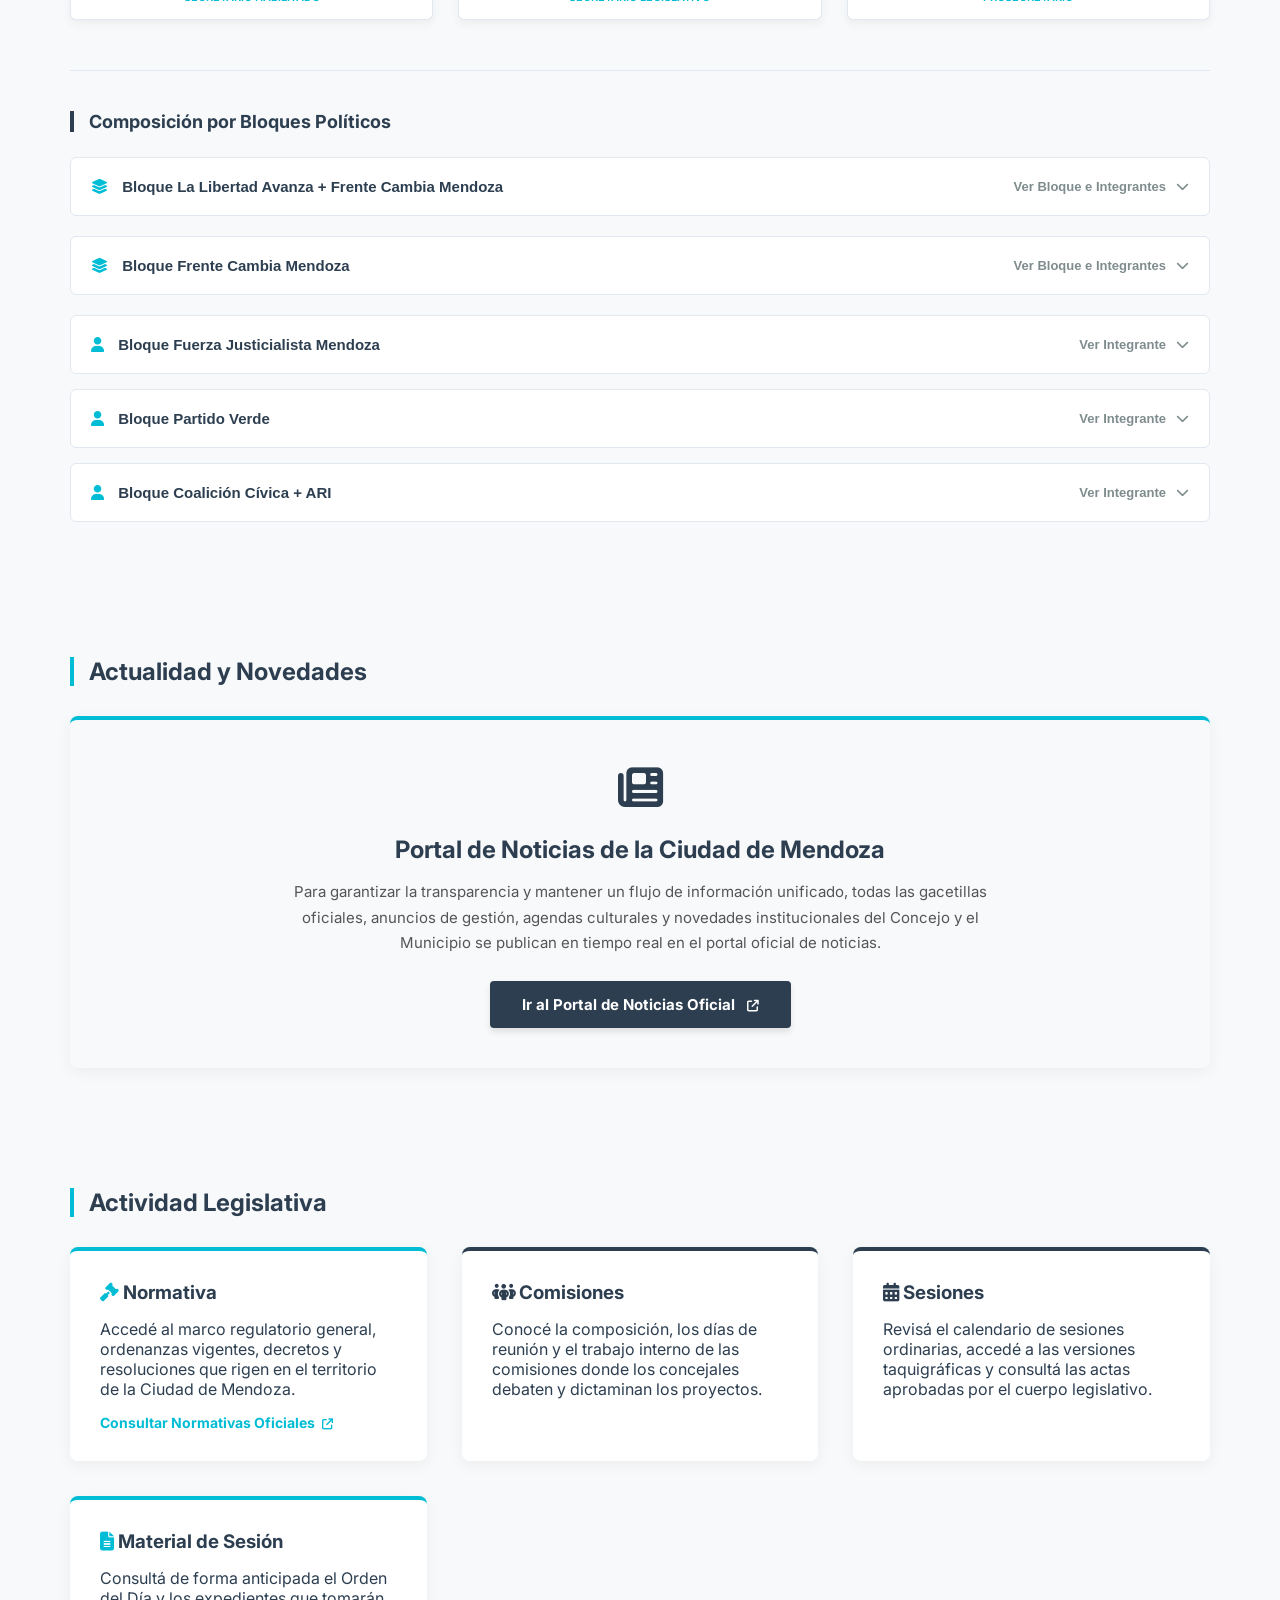
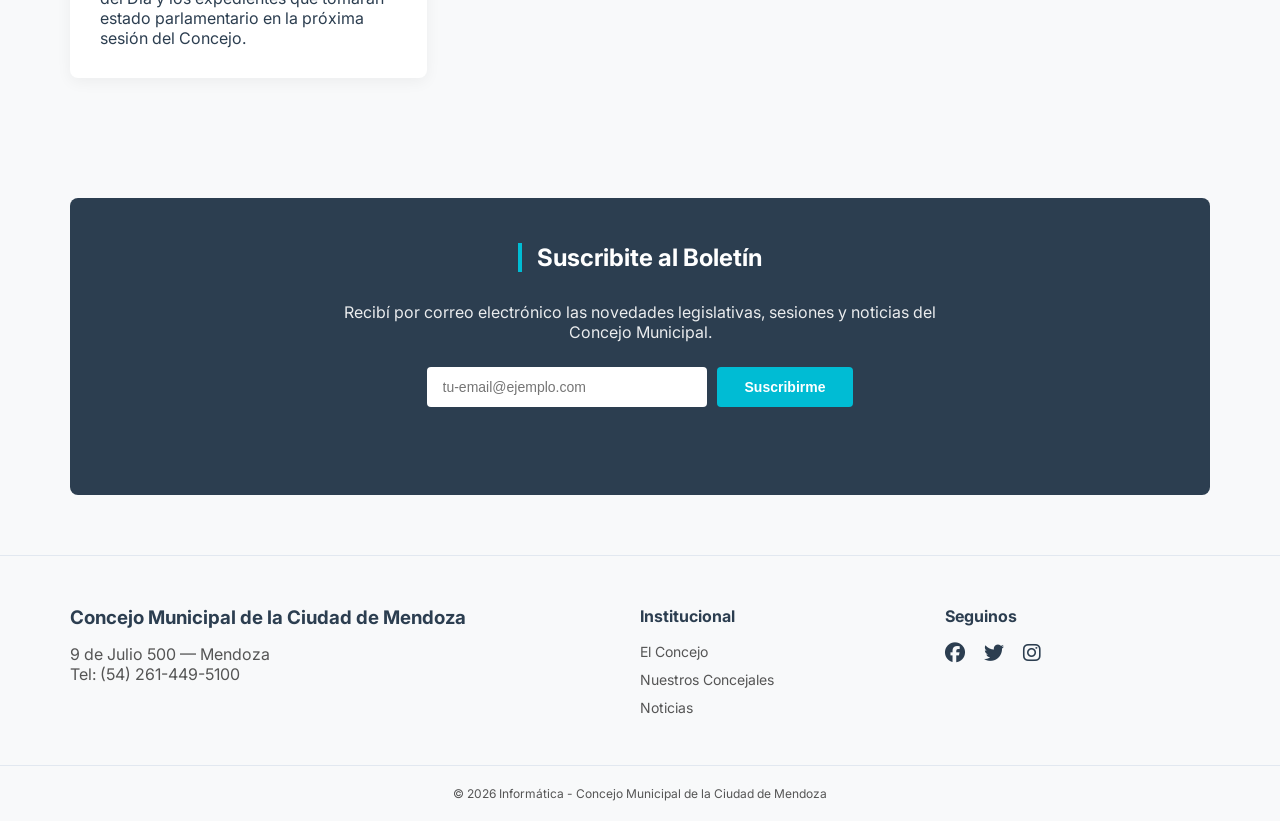
==== commit af2aec3b: "cambie la tipografia de la pagina" ====
--- a/index.html
+++ b/index.html
@@ -7,6 +7,10 @@
     
 <!-- 🔌 VINCULACIÓN MODULAR DE ESTILOS ORDENADOS -->
     <link rel="stylesheet" href="https://cdnjs.cloudflare.com/ajax/libs/font-awesome/6.5.1/css/all.min.css">
+   <!-- En el <head> de tu index.html, arriba de global.css -->
+   <link rel="preconnect" href="https://fonts.googleapis.com">
+   <link rel="preconnect" href="https://fonts.gstatic.com" crossorigin>
+   <link href="https://fonts.googleapis.com/css2?family=Inter:wght@300;400;600;700;800&display=swap" rel="stylesheet">
     <link rel="stylesheet" href="global.css">
     <link rel="stylesheet" href="componentes.css">
     <link rel="stylesheet" href="concejales-3d.css">
--- a/global.css
+++ b/global.css
@@ -17,13 +17,11 @@
     box-sizing: border-box;
 }
 
+/* Al principio de global.css */
 body {
-    font-family: var(--font-family);
-    font-size: var(--font-size-base);
-    color: var(--dark-text);
-    line-height: 1.6;
-    background-color: var(--white);
-    transition: background-color 0.3s, color 0.3s;
+    font-family: 'Inter', sans-serif; /* ⬅️ Cambia la tipografía vieja por esta */
+    color: var(--primary-color);
+    background-color: var(--light-bg);
 }
 
 .container {
--- a/componentes.css
+++ b/componentes.css
@@ -81,16 +81,18 @@
     font-size: 14px;
     transition: transform 0.2s, box-shadow 0.2s;
     border: 1px solid var(--border-color);
+    transition: all 0.3s cubic-bezier(0.25, 0.8, 0.25, 1); /* Transición premium más fluida */
 }
 
 .destacado-item:hover {
-    transform: translateY(-3px);
-    box-shadow: 0 6px 15px rgba(0,0,0,0.12);
+    transform: translateY(-8px); /* ⬅️ Eleva la tarjeta sutilmente */
+    box-shadow: 0 12px 20px rgba(0, 0, 0, 0.15); /* Sombra más profunda al elevarse */
+    border-color: var(--accent-color); /* El borde se pinta del color de acento */
 }
 
 .destacado-item i {
-    font-size: 22px;
-    color: var(--accent-color);
+    transform: scale(1.15); /* El ícono se agranda un poquito */
+    transition: transform 0.3s ease;
 }
 
 .btn-amarillo {
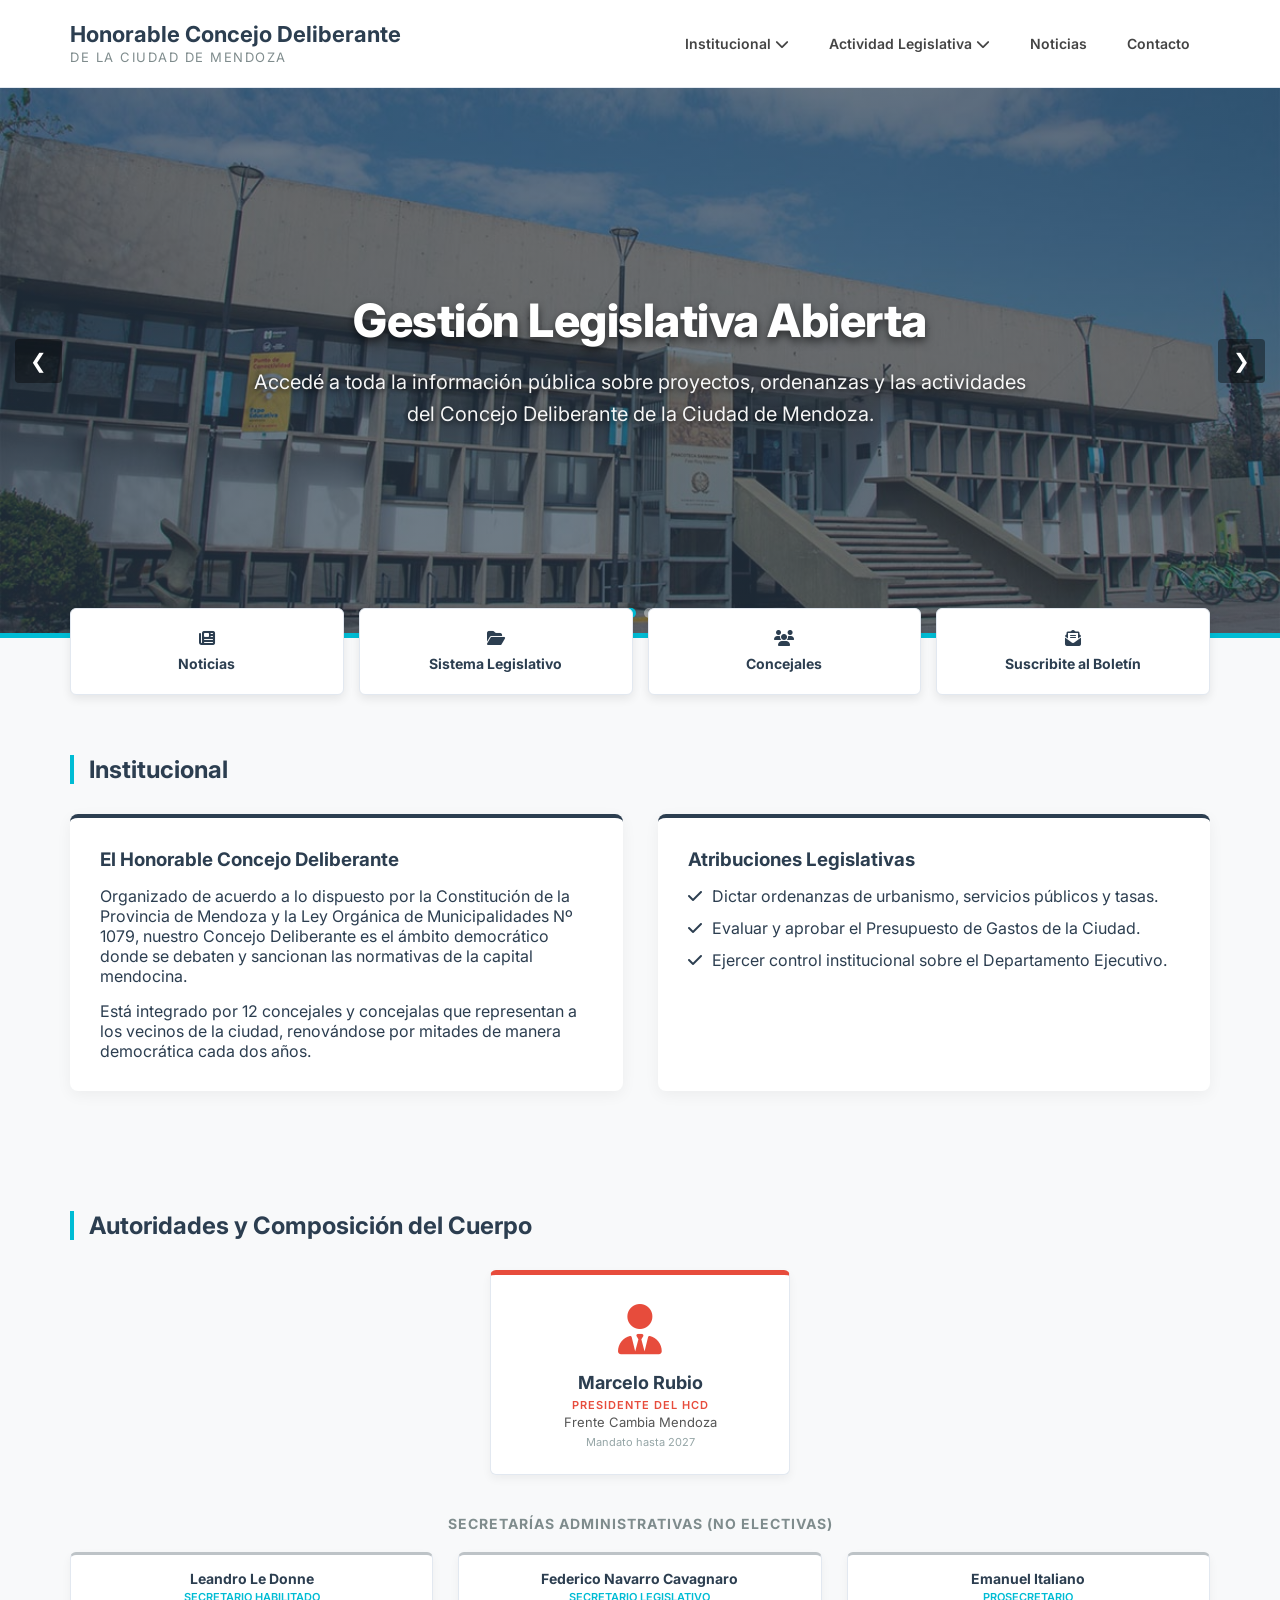
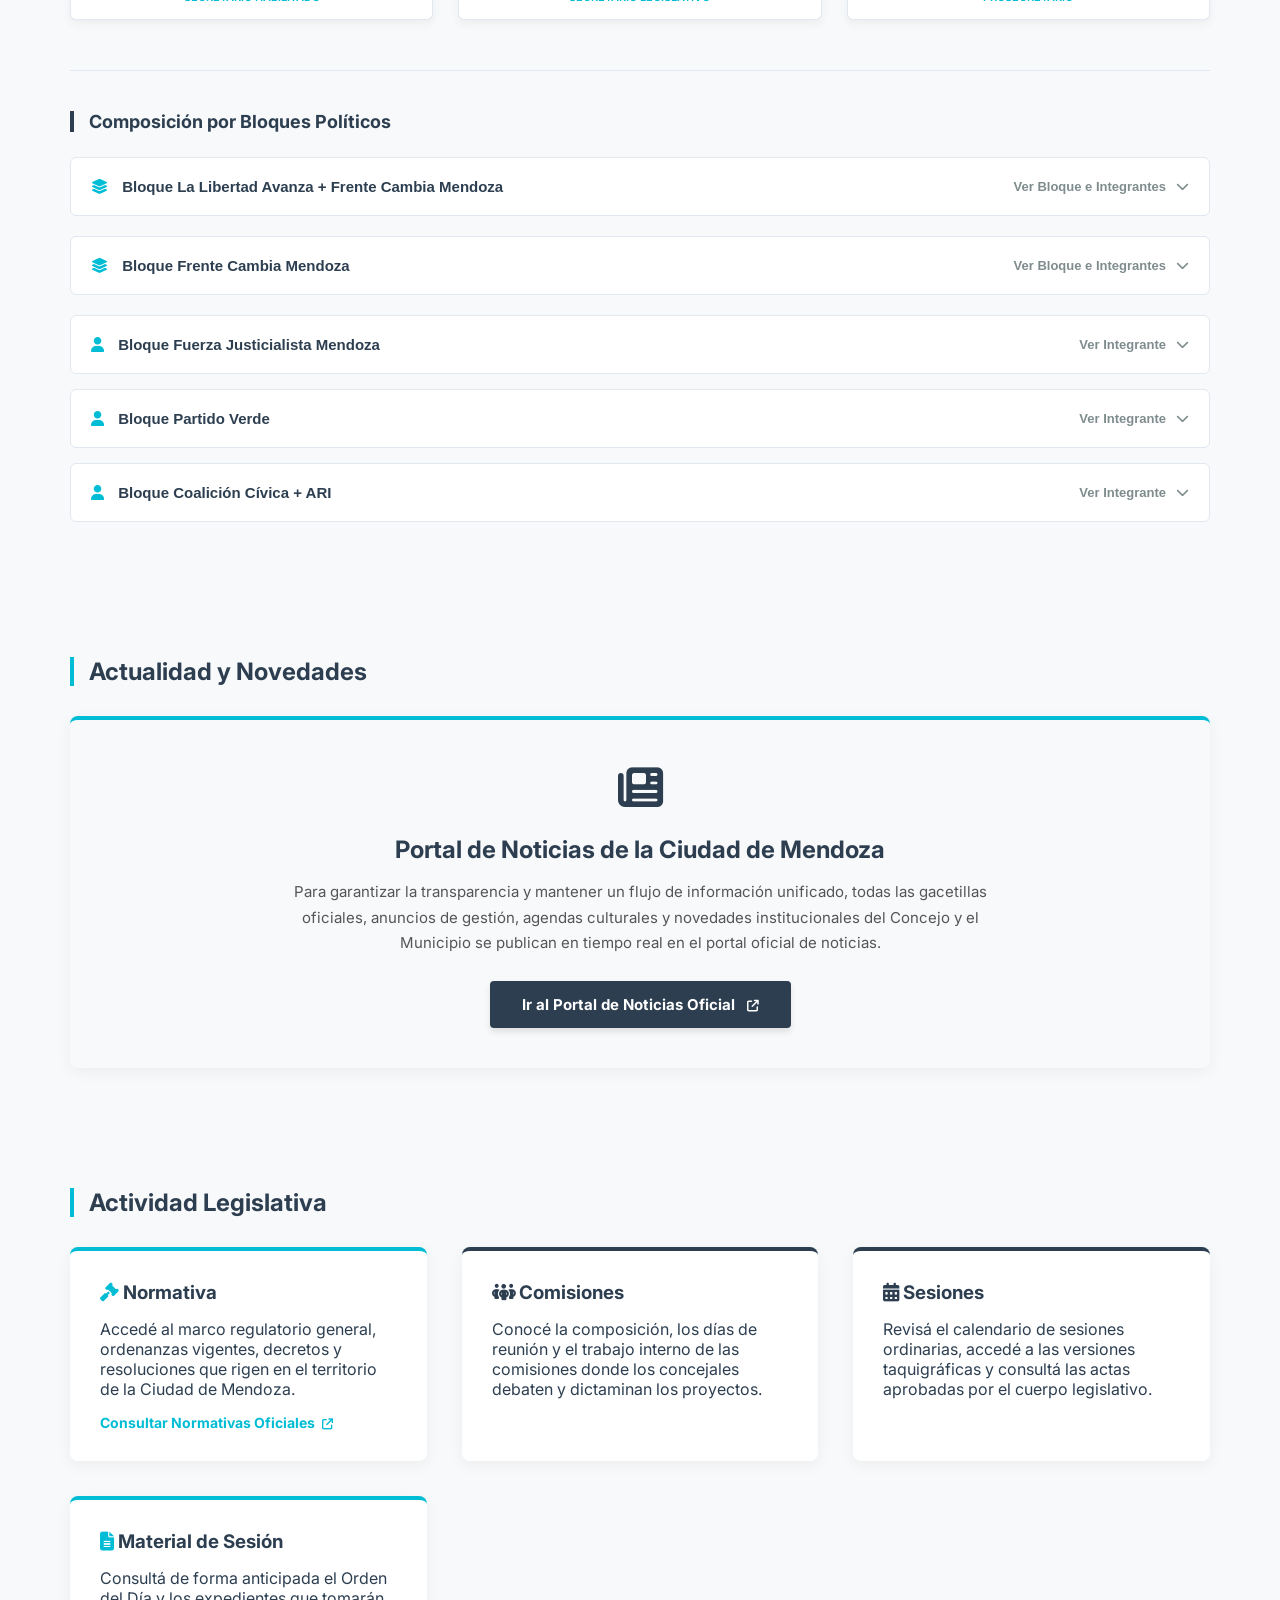
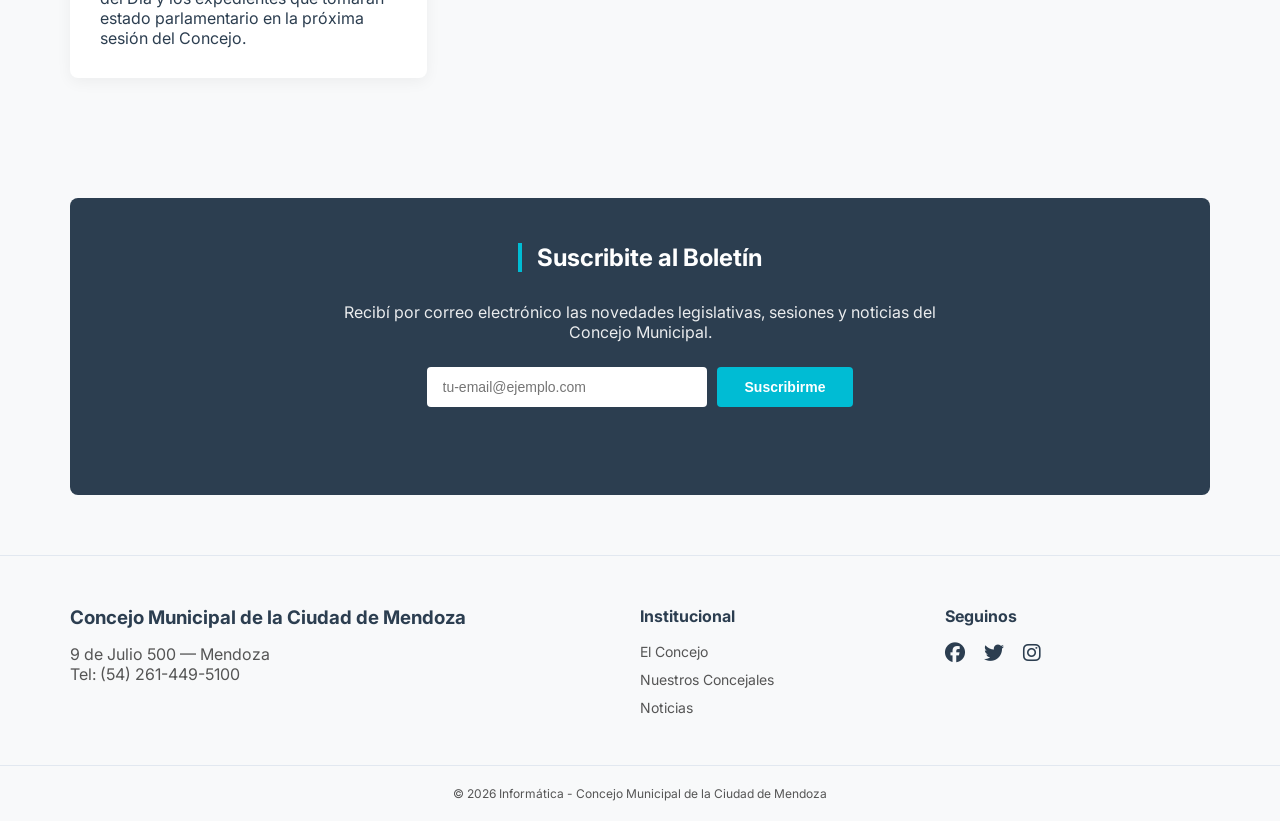
==== commit 715d04b8: "conCejo" ====
--- a/index.html
+++ b/index.html
@@ -25,7 +25,7 @@
         <div class="container header-container">
             <div class="logo-area">
                 <a href="#" class="logo-link">
-                    <span class="logo-main-text">Honorable Consejo Deliberante</span>
+                    <span class="logo-main-text">Honorable Concejo Deliberante</span>
                     <span class="logo-sub-text">de la Ciudad de Mendoza</span>
                 </a>
             </div>
